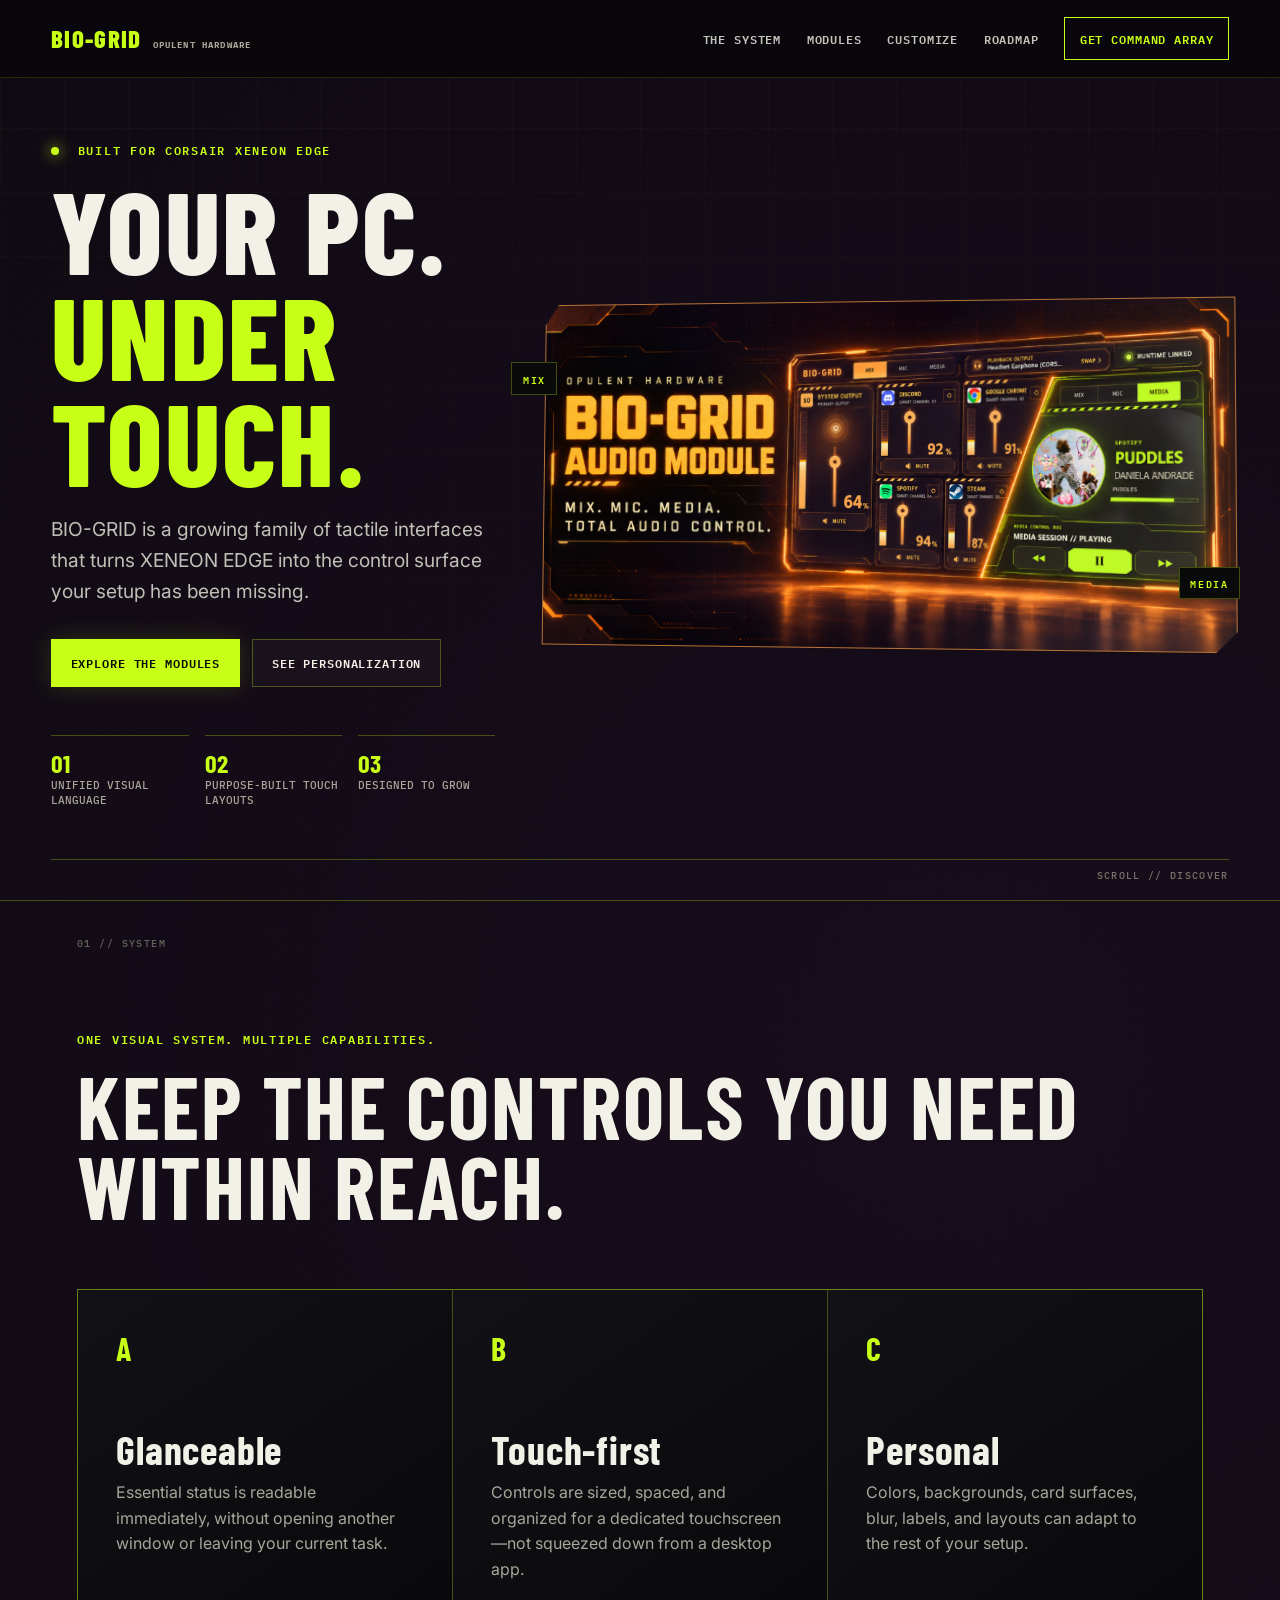
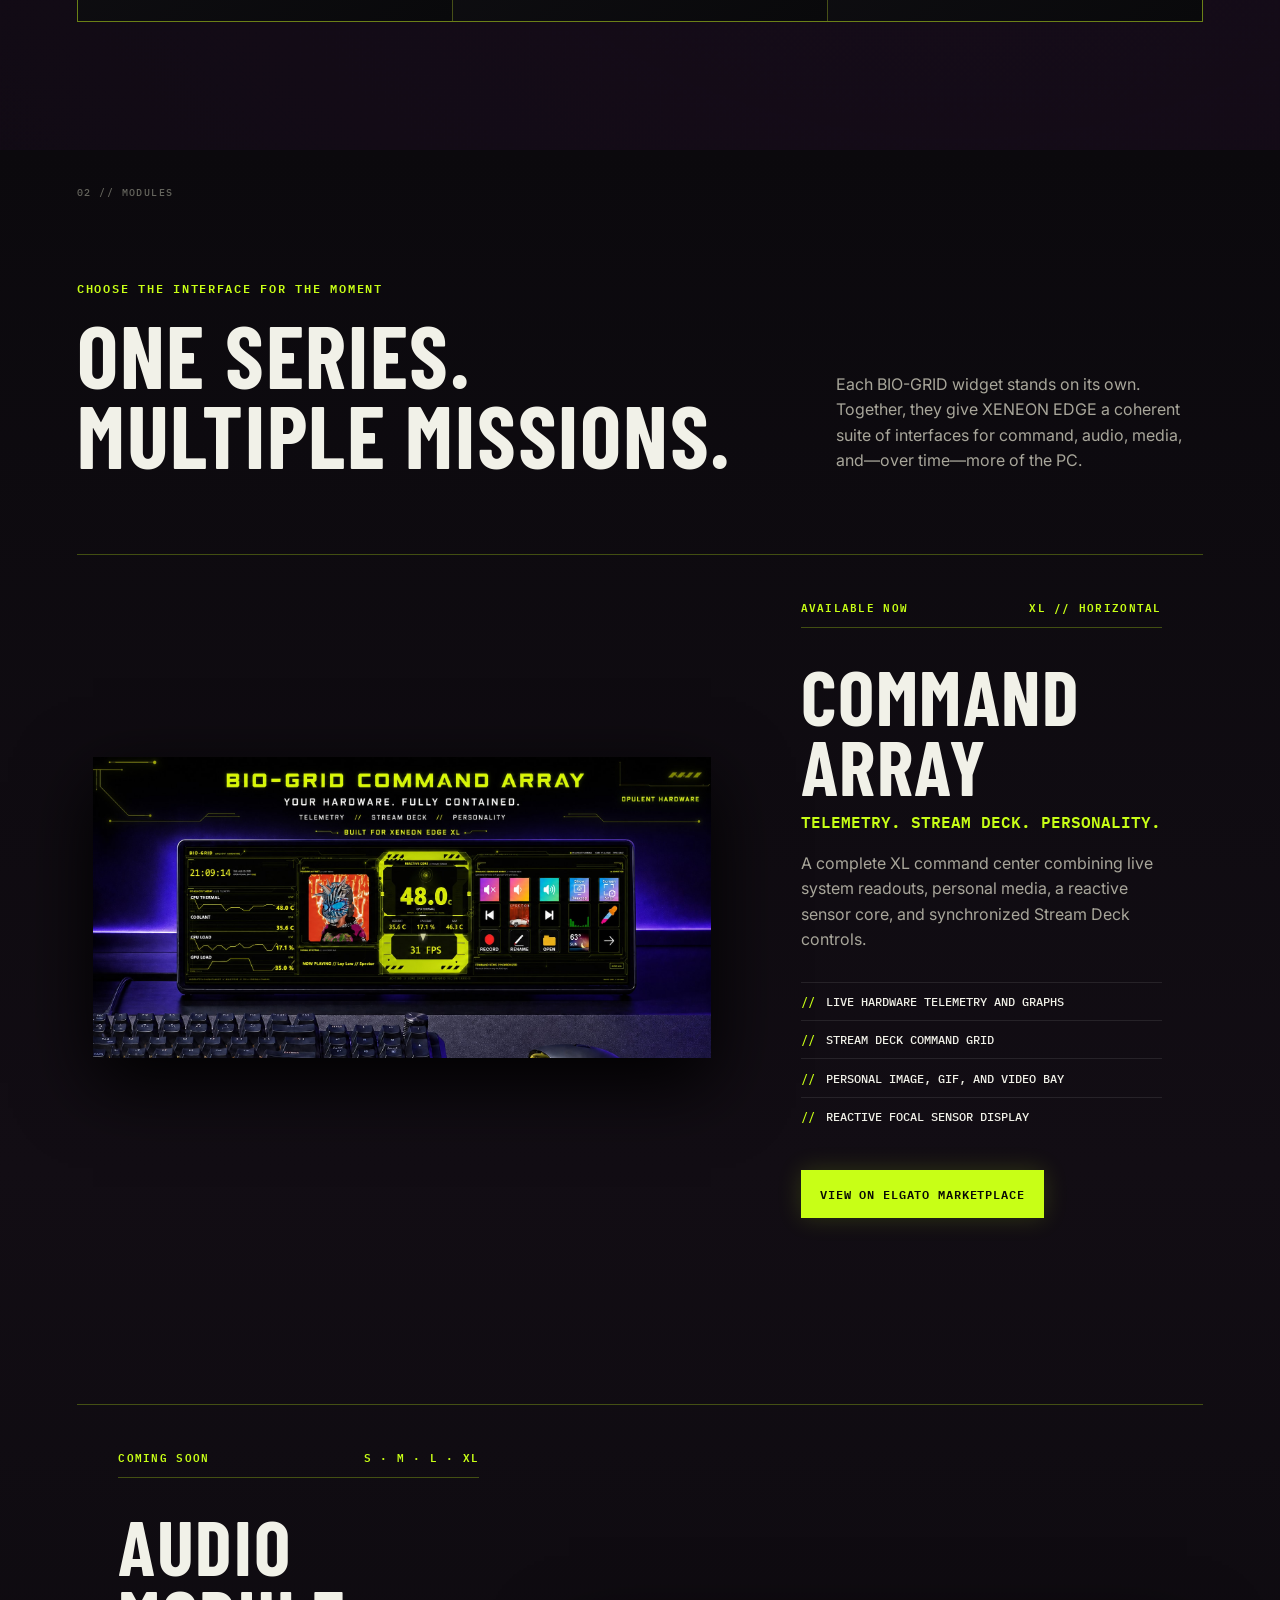
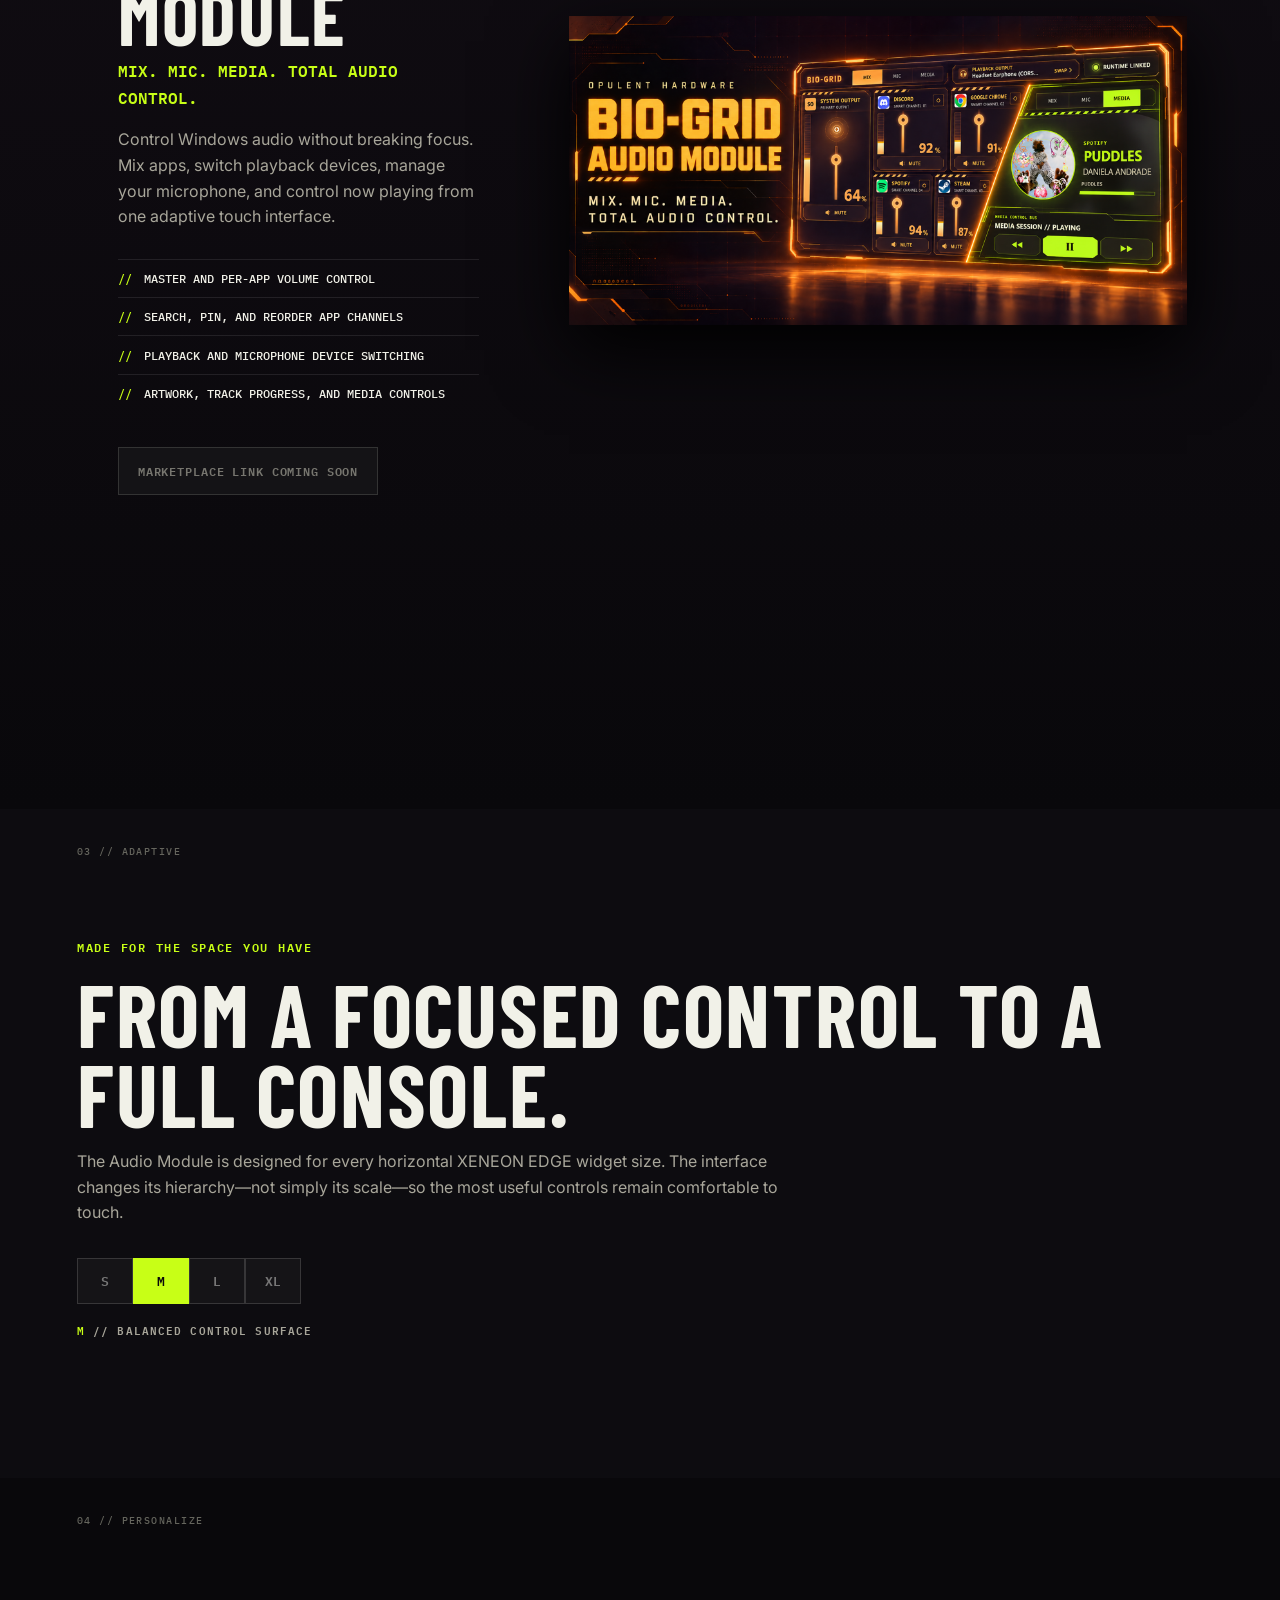
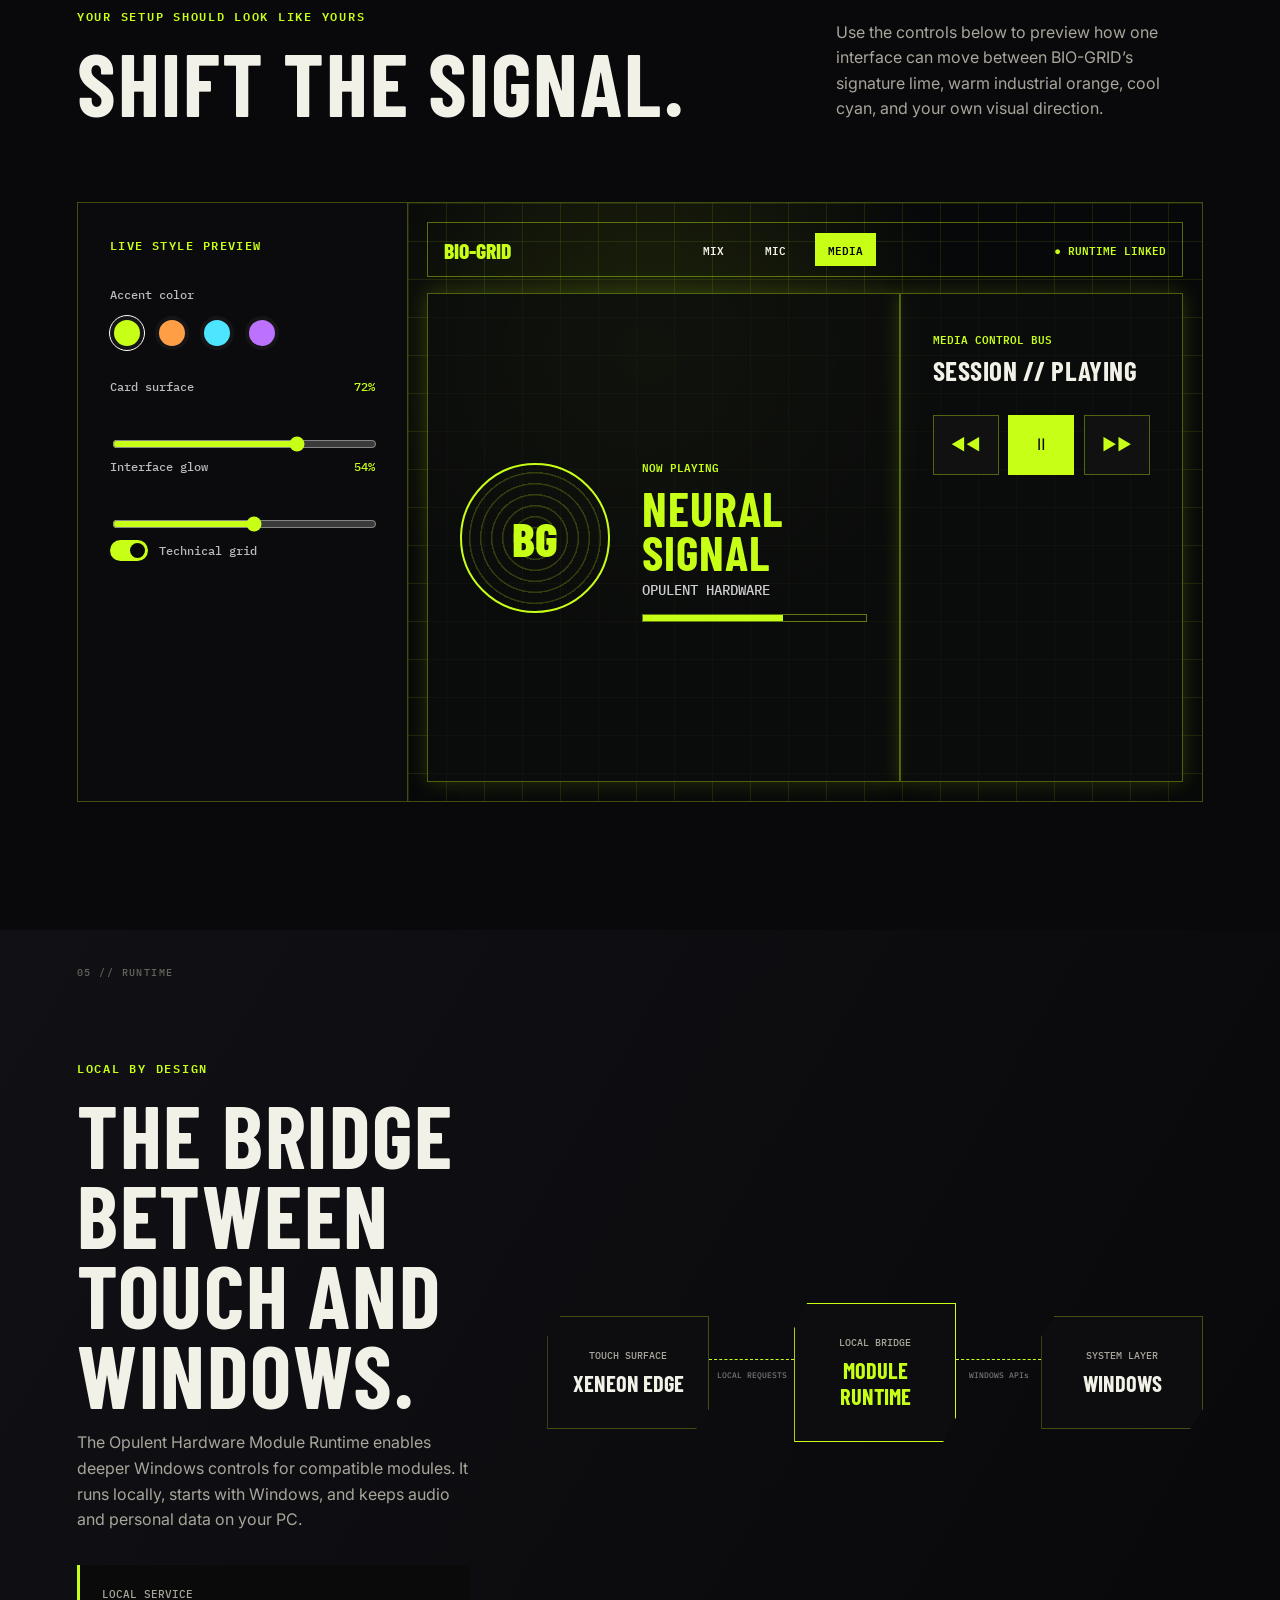
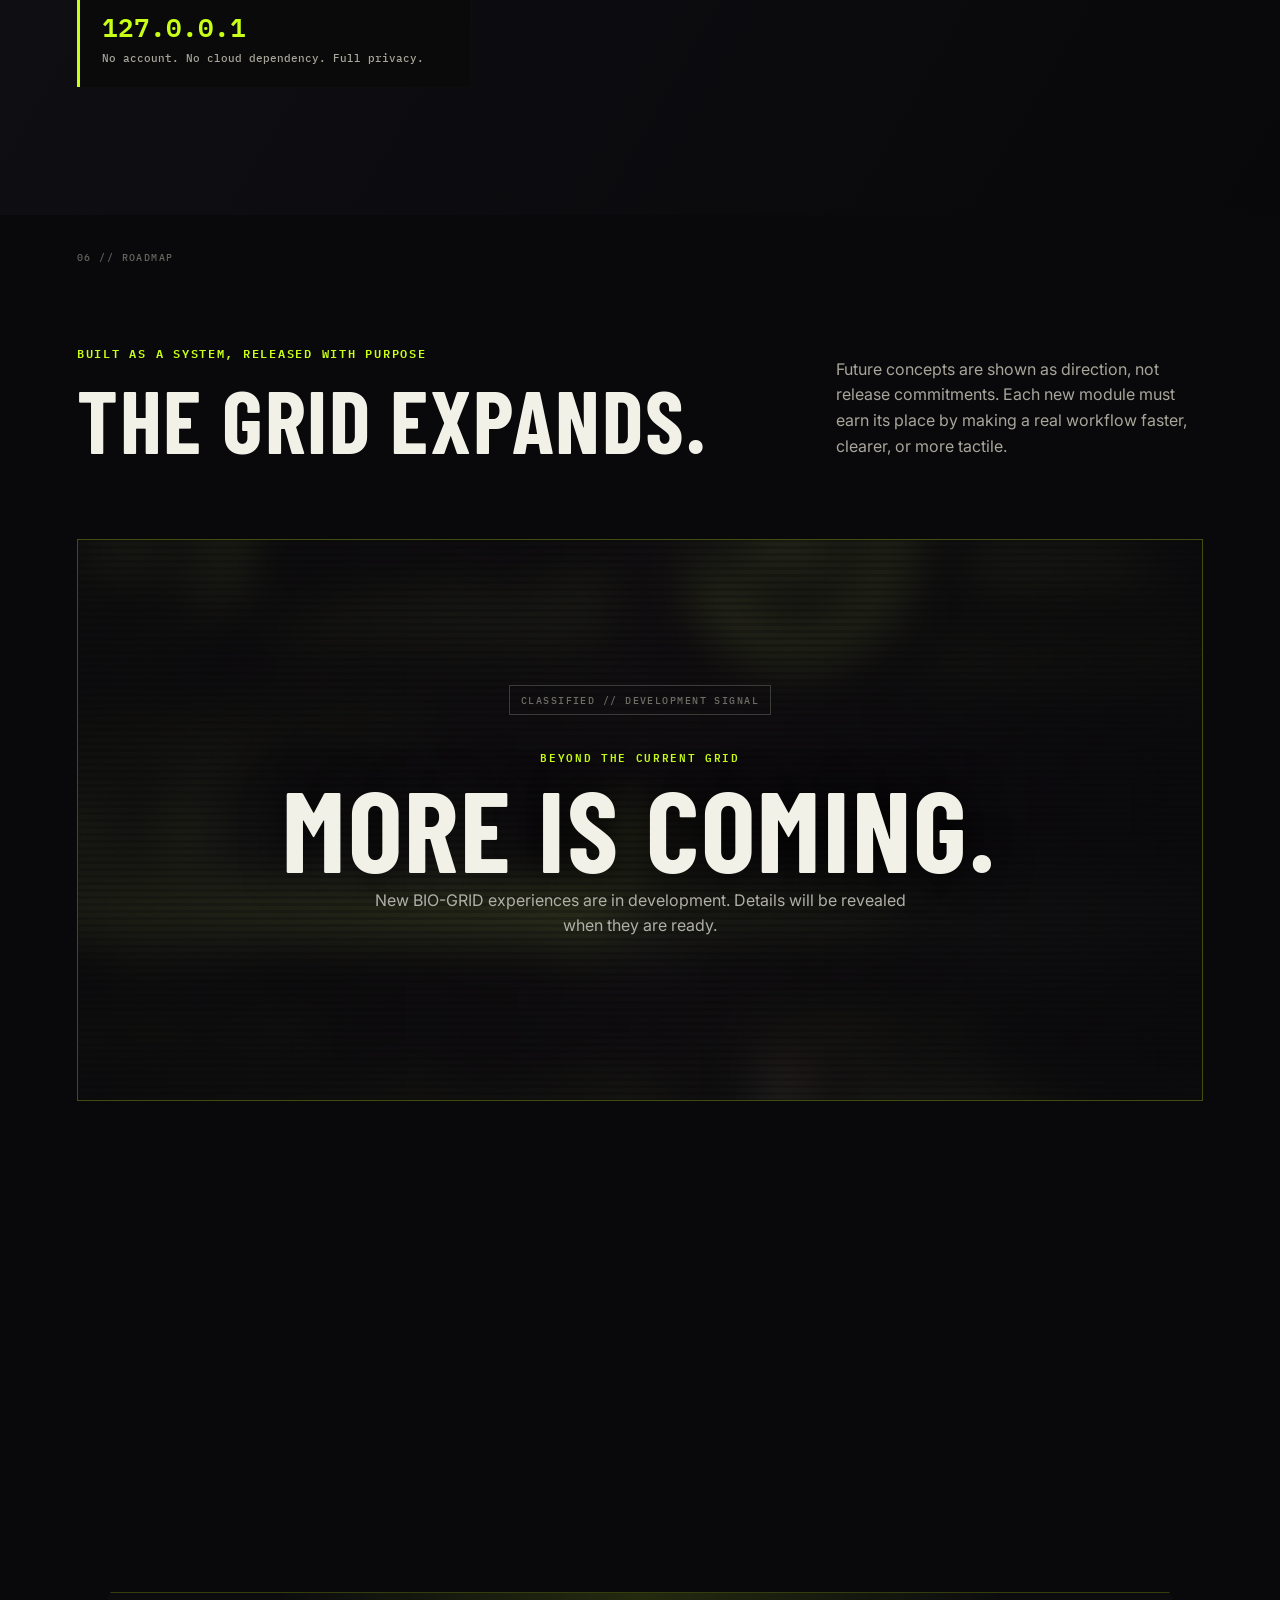
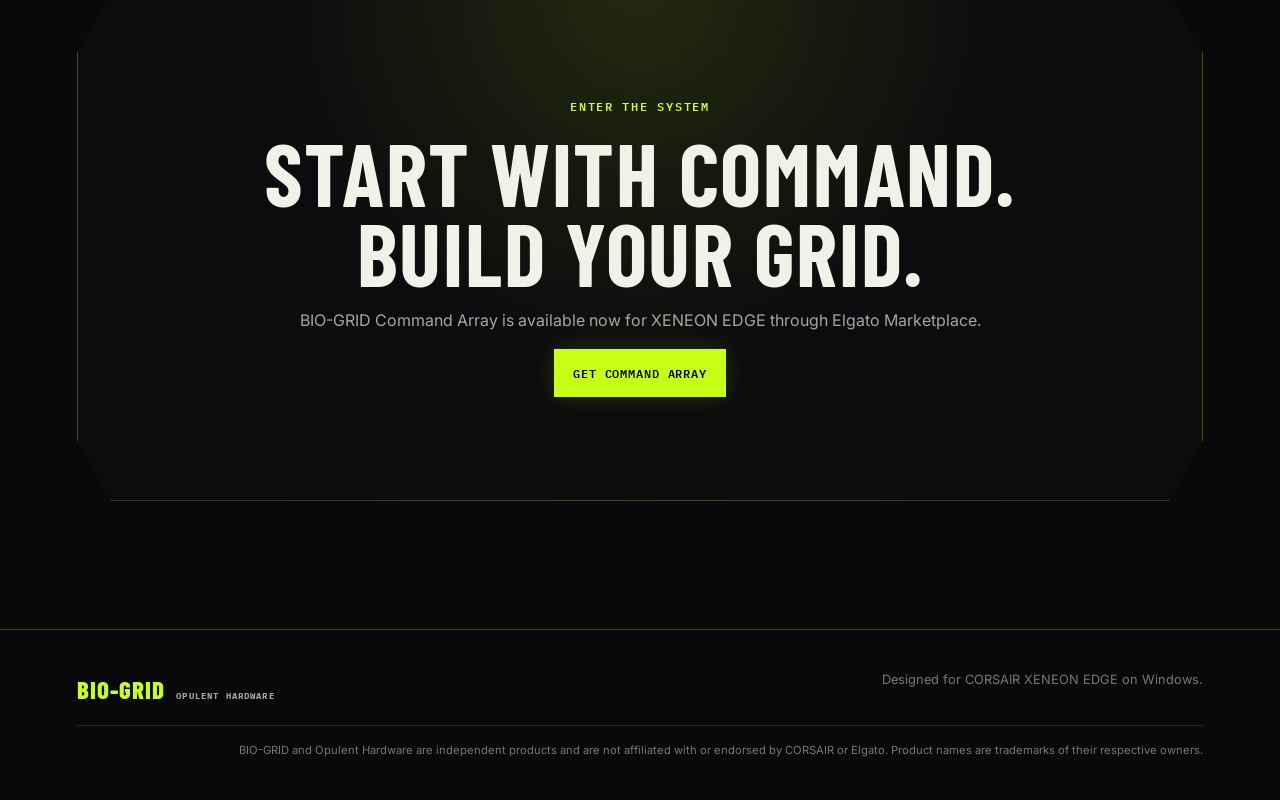
==== index.html @ 2e2e00e7 "Add files via upload" ====
<!doctype html>
<html lang="en">
<head>
  <meta charset="utf-8">
  <meta name="viewport" content="width=device-width, initial-scale=1">
  <meta name="theme-color" content="#09080b">
  <meta name="description" content="BIO-GRID transforms CORSAIR XENEON EDGE into a customizable command, audio, media, and system control surface.">
  <title>BIO-GRID — A control system for XENEON EDGE</title>
  <link rel="preconnect" href="https://fonts.googleapis.com">
  <link rel="preconnect" href="https://fonts.gstatic.com" crossorigin>
  <link href="https://fonts.googleapis.com/css2?family=Barlow+Condensed:wght@500;600;700;800&family=IBM+Plex+Mono:wght@400;500;600&family=Inter:wght@400;500;600&display=swap" rel="stylesheet">
  <link rel="icon" type="image/svg+xml" href="data:image/svg+xml,%3Csvg xmlns='http://www.w3.org/2000/svg' viewBox='0 0 64 64'%3E%3Crect width='64' height='64' rx='10' fill='%2309080b'/%3E%3Cpath d='M12 14h27l13 13v23H12z' fill='none' stroke='%23c8ff16' stroke-width='4'/%3E%3Cpath d='M23 25h18v7H23zm0 13h12v7H23z' fill='%23c8ff16'/%3E%3C/svg%3E">
  <link rel="stylesheet" href="styles.css">
  <script src="script.js" defer></script>
</head>
<body>
  <a class="skip-link" href="#main">Skip to content</a>
  <header class="site-header" data-header>
    <a class="wordmark" href="#top" aria-label="BIO-GRID home">
      <span>BIO-GRID</span><small>OPULENT HARDWARE</small>
    </a>
    <button class="menu-button" type="button" aria-expanded="false" aria-controls="site-nav">MENU</button>
    <nav id="site-nav" aria-label="Primary navigation">
      <a href="#system">The system</a>
      <a href="#modules">Modules</a>
      <a href="#customize">Customize</a>
      <a href="#roadmap">Roadmap</a>
      <a class="nav-cta" href="https://marketplace.elgato.com/product/bio-grid-command-array-b25e8c65-4689-4465-a2ab-68a0676e6e77">Get Command Array</a>
    </nav>
  </header>

  <main id="main">
    <section class="hero" id="top">
      <div class="hero-grid" aria-hidden="true"></div>
      <div class="hero-copy reveal">
        <p class="eyebrow"><span class="status-dot"></span> Built for CORSAIR XENEON EDGE</p>
        <h1>YOUR PC.<br><span>UNDER TOUCH.</span></h1>
        <p class="hero-lede">BIO-GRID is a growing family of tactile interfaces that turns XENEON EDGE into the control surface your setup has been missing.</p>
        <div class="hero-actions">
          <a class="button button-primary" href="#modules">Explore the modules</a>
          <a class="button button-quiet" href="#customize">See personalization</a>
        </div>
        <dl class="hero-stats" aria-label="BIO-GRID highlights">
          <div><dt>01</dt><dd>Unified visual language</dd></div>
          <div><dt>02</dt><dd>Purpose-built touch layouts</dd></div>
          <div><dt>03</dt><dd>Designed to grow</dd></div>
        </dl>
      </div>
      <div class="hero-visual reveal">
        <div class="visual-frame">
          <img src="assets/audio-module.png" alt="BIO-GRID Audio Module showing app volume sliders and now-playing controls">
        </div>
        <div class="hero-label label-a">MIX</div>
        <div class="hero-label label-b">MEDIA</div>
      </div>
      <div class="scroll-cue" aria-hidden="true">SCROLL // DISCOVER</div>
    </section>

    <section class="system-section section" id="system">
      <div class="section-number">01 // SYSTEM</div>
      <div class="section-heading reveal">
        <p class="eyebrow">One visual system. Multiple capabilities.</p>
        <h2>KEEP THE CONTROLS YOU NEED WITHIN REACH.</h2>
      </div>
      <div class="system-grid">
        <article class="principle reveal">
          <span class="principle-index">A</span>
          <h3>Glanceable</h3>
          <p>Essential status is readable immediately, without opening another window or leaving your current task.</p>
        </article>
        <article class="principle reveal">
          <span class="principle-index">B</span>
          <h3>Touch-first</h3>
          <p>Controls are sized, spaced, and organized for a dedicated touchscreen—not squeezed down from a desktop app.</p>
        </article>
        <article class="principle reveal">
          <span class="principle-index">C</span>
          <h3>Personal</h3>
          <p>Colors, backgrounds, card surfaces, blur, labels, and layouts can adapt to the rest of your setup.</p>
        </article>
      </div>
    </section>

    <section class="modules-section section" id="modules">
      <div class="section-number">02 // MODULES</div>
      <div class="section-heading split-heading reveal">
        <div>
          <p class="eyebrow">Choose the interface for the moment</p>
          <h2>ONE SERIES.<br>MULTIPLE MISSIONS.</h2>
        </div>
        <p>Each BIO-GRID widget stands on its own. Together, they give XENEON EDGE a coherent suite of interfaces for command, audio, media, and—over time—more of the PC.</p>
      </div>

      <article class="product product-command reveal">
        <div class="product-media"><img src="assets/command-array.jpg" alt="BIO-GRID Command Array on a desktop XENEON EDGE display"></div>
        <div class="product-copy">
          <div class="product-meta"><span>AVAILABLE NOW</span><span>XL // HORIZONTAL</span></div>
          <h3>COMMAND ARRAY</h3>
          <p class="product-tagline">Telemetry. Stream Deck. Personality.</p>
          <p>A complete XL command center combining live system readouts, personal media, a reactive sensor core, and synchronized Stream Deck controls.</p>
          <ul class="feature-list">
            <li>Live hardware telemetry and graphs</li>
            <li>Stream Deck command grid</li>
            <li>Personal image, GIF, and video bay</li>
            <li>Reactive focal sensor display</li>
          </ul>
          <a class="button button-primary" href="https://marketplace.elgato.com/product/bio-grid-command-array-b25e8c65-4689-4465-a2ab-68a0676e6e77">View on Elgato Marketplace</a>
        </div>
      </article>

      <article class="product product-audio reveal">
        <div class="product-copy">
          <div class="product-meta"><span>COMING SOON</span><span>S · M · L · XL</span></div>
          <h3>AUDIO MODULE</h3>
          <p class="product-tagline">Mix. Mic. Media. Total audio control.</p>
          <p>Control Windows audio without breaking focus. Mix apps, switch playback devices, manage your microphone, and control now playing from one adaptive touch interface.</p>
          <ul class="feature-list">
            <li>Master and per-app volume control</li>
            <li>Search, pin, and reorder app channels</li>
            <li>Playback and microphone device switching</li>
            <li>Artwork, track progress, and media controls</li>
          </ul>
          <span class="button button-disabled" aria-disabled="true">Marketplace link coming soon</span>
        </div>
        <div class="product-media"><img src="assets/audio-module.png" alt="BIO-GRID Audio Module interface combining mixer and media views"></div>
      </article>
    </section>

    <section class="sizes-section section">
      <div class="section-number">03 // ADAPTIVE</div>
      <div class="size-layout size-layout-copy-only reveal">
        <div class="size-copy">
          <p class="eyebrow">Made for the space you have</p>
          <h2>FROM A FOCUSED CONTROL TO A FULL CONSOLE.</h2>
          <p>The Audio Module is designed for every horizontal XENEON EDGE widget size. The interface changes its hierarchy—not simply its scale—so the most useful controls remain comfortable to touch.</p>
          <div class="size-switcher" role="group" aria-label="Select widget size">
            <button type="button" data-size="S">S</button>
            <button type="button" class="active" data-size="M">M</button>
            <button type="button" data-size="L">L</button>
            <button type="button" data-size="XL">XL</button>
          </div>
          <p class="size-readout"><span data-size-readout>M</span> // BALANCED CONTROL SURFACE</p>
        </div>
      </div>
    </section>

    <section class="customize-section section" id="customize">
      <div class="section-number">04 // PERSONALIZE</div>
      <div class="section-heading split-heading reveal">
        <div>
          <p class="eyebrow">Your setup should look like yours</p>
          <h2>SHIFT THE SIGNAL.</h2>
        </div>
        <p>Use the controls below to preview how one interface can move between BIO-GRID’s signature lime, warm industrial orange, cool cyan, and your own visual direction.</p>
      </div>
      <div class="customizer reveal" data-customizer>
        <div class="customizer-controls">
          <p class="control-title">LIVE STYLE PREVIEW</p>
          <label>Accent color
            <span class="swatches">
              <button class="swatch active" style="--swatch:#c8ff16" data-accent="#c8ff16" aria-label="Signal lime"></button>
              <button class="swatch" style="--swatch:#ff9e45" data-accent="#ff9e45" aria-label="Industrial orange"></button>
              <button class="swatch" style="--swatch:#4de5ff" data-accent="#4de5ff" aria-label="Cool cyan"></button>
              <button class="swatch" style="--swatch:#bd72ff" data-accent="#bd72ff" aria-label="Ultraviolet"></button>
            </span>
          </label>
          <label for="surface">Card surface <output for="surface" data-surface-output>72%</output></label>
          <input id="surface" type="range" min="18" max="94" value="72">
          <label for="glow">Interface glow <output for="glow" data-glow-output>54%</output></label>
          <input id="glow" type="range" min="0" max="100" value="54">
          <button class="toggle active" type="button" data-grid-toggle aria-pressed="true"><span></span>Technical grid</button>
        </div>
        <div class="customizer-preview">
          <div class="preview-top"><b>BIO-GRID</b><span>MIX</span><span>MIC</span><span class="active-tab">MEDIA</span><em>● RUNTIME LINKED</em></div>
          <div class="preview-panel preview-media">
            <div class="album-disc">BG</div>
            <div><small>NOW PLAYING</small><h3>NEURAL SIGNAL</h3><p>OPULENT HARDWARE</p><div class="progress"><i></i></div></div>
          </div>
          <div class="preview-panel preview-controls">
            <small>MEDIA CONTROL BUS</small><h4>SESSION // PLAYING</h4>
            <div class="transport"><button aria-label="Previous track">◀◀</button><button class="play" aria-label="Pause">Ⅱ</button><button aria-label="Next track">▶▶</button></div>
          </div>
        </div>
      </div>
    </section>

    <section class="runtime-section section">
      <div class="section-number">05 // RUNTIME</div>
      <div class="runtime-layout reveal">
        <div class="runtime-copy">
          <p class="eyebrow">Local by design</p>
          <h2>THE BRIDGE BETWEEN TOUCH AND WINDOWS.</h2>
          <p>The Opulent Hardware Module Runtime enables deeper Windows controls for compatible modules. It runs locally, starts with Windows, and keeps audio and personal data on your PC.</p>
          <div class="privacy-note"><span>LOCAL SERVICE</span><strong>127.0.0.1</strong><small>No account. No cloud dependency. Full privacy.</small></div>
        </div>
        <div class="runtime-diagram" aria-label="Diagram showing local communication between XENEON EDGE, the Opulent Hardware Runtime, and Windows">
          <div class="node"><small>TOUCH SURFACE</small><strong>XENEON EDGE</strong></div>
          <div class="signal"><i></i><span>LOCAL REQUESTS</span></div>
          <div class="node runtime-node"><small>LOCAL BRIDGE</small><strong>MODULE RUNTIME</strong></div>
          <div class="signal"><i></i><span>WINDOWS APIs</span></div>
          <div class="node"><small>SYSTEM LAYER</small><strong>WINDOWS</strong></div>
        </div>
      </div>
    </section>

    <section class="roadmap-section section" id="roadmap">
      <div class="section-number">06 // ROADMAP</div>
      <div class="section-heading split-heading reveal">
        <div><p class="eyebrow">Built as a system, released with purpose</p><h2>THE GRID EXPANDS.</h2></div>
        <p>Future concepts are shown as direction, not release commitments. Each new module must earn its place by making a real workflow faster, clearer, or more tactile.</p>
      </div>
      <div class="roadmap-shell roadmap-teaser reveal">
        <div class="roadmap-visual" aria-hidden="true">
          <img src="assets/performance-system.png" alt="">
        </div>
        <div class="teaser-shroud">
          <span>BEYOND THE CURRENT GRID</span>
          <h3>MORE IS COMING.</h3>
          <p>New BIO-GRID experiences are in development. Details will be revealed when they are ready.</p>
        </div>
      </div>
      <div class="timeline reveal">
        <div class="milestone complete"><span>LIVE</span><h3>COMMAND</h3><p>Command Array establishes the BIO-GRID language.</p></div>
        <div class="milestone current"><span>NEXT</span><h3>AUDIO</h3><p>Mixing, microphone, device, and media control.</p></div>
        <div class="milestone"><span>IN DEVELOPMENT</span><h3>MORE MODULES</h3><p>New focused experiences for the BIO-GRID ecosystem.</p></div>
        <div class="milestone"><span>FUTURE</span><h3>CONNECTED SYSTEM</h3><p>A more unified experience as platform capabilities evolve.</p></div>
      </div>
    </section>

    <section class="closing-section section">
      <div class="closing-frame reveal">
        <p class="eyebrow">Enter the system</p>
        <h2>START WITH COMMAND.<br>BUILD YOUR GRID.</h2>
        <p>BIO-GRID Command Array is available now for XENEON EDGE through Elgato Marketplace.</p>
        <a class="button button-primary" href="https://marketplace.elgato.com/product/bio-grid-command-array-b25e8c65-4689-4465-a2ab-68a0676e6e77">Get Command Array</a>
      </div>
    </section>
  </main>

  <footer>
    <a class="wordmark" href="#top"><span>BIO-GRID</span><small>OPULENT HARDWARE</small></a>
    <p>Designed for CORSAIR XENEON EDGE on Windows.</p>
    <p class="legal">BIO-GRID and Opulent Hardware are independent products and are not affiliated with or endorsed by CORSAIR or Elgato. Product names are trademarks of their respective owners.</p>
  </footer>
</body>
</html>
---- styles.css ----
:root{--bg:#09080b;--bg-2:#100d13;--ink:#f1f1e8;--muted:#a8a69a;--accent:#c8ff16;--orange:#ff9e45;--line:rgba(200,255,22,.28);--card:rgba(14,15,14,.76);--display:"Barlow Condensed",Impact,sans-serif;--mono:"IBM Plex Mono",monospace;--body:Inter,system-ui,sans-serif}
*{box-sizing:border-box}
html{scroll-behavior:smooth;background:var(--bg)}
body{margin:0;color:var(--ink);background:radial-gradient(circle at 75% 12%,rgba(90,33,103,.18),transparent 35%),var(--bg);font-family:var(--body);font-size:16px;line-height:1.6;overflow-x:hidden}
body:before{content:"";position:fixed;inset:0;pointer-events:none;z-index:20;background:linear-gradient(rgba(255,255,255,.018) 1px,transparent 1px);background-size:100% 3px;mix-blend-mode:soft-light;opacity:.5}
a{color:inherit;text-decoration:none}
img{display:block;max-width:100%}
button,input{font:inherit}
.skip-link{position:fixed;left:1rem;top:-4rem;z-index:100;background:var(--accent);color:#050505;padding:.7rem 1rem}.skip-link:focus{top:1rem}
.site-header{position:fixed;z-index:50;left:0;right:0;top:0;height:78px;padding:0 clamp(1.2rem,4vw,5rem);display:flex;align-items:center;justify-content:space-between;border-bottom:1px solid rgba(200,255,22,.14);background:rgba(8,7,10,.76);backdrop-filter:blur(14px);transition:.25s}
.site-header.scrolled{height:64px;background:rgba(8,7,10,.94)}
.wordmark{display:flex;align-items:baseline;gap:.7rem;font-family:var(--display);font-weight:800;letter-spacing:.08em}.wordmark span{font-size:1.55rem;color:var(--accent)}.wordmark small{font-family:var(--mono);font-size:.56rem;color:var(--muted);letter-spacing:.13em}
nav{display:flex;align-items:center;gap:1.6rem;font:600 .77rem var(--mono);letter-spacing:.07em;text-transform:uppercase}nav a{color:#c5c4bc}nav a:hover,nav a:focus-visible{color:var(--accent)}
.nav-cta{border:1px solid var(--accent);padding:.68rem .9rem;color:var(--accent)}
.menu-button{display:none;background:transparent;color:var(--accent);border:1px solid var(--line);padding:.55rem .7rem;font:600 .75rem var(--mono)}
.hero{min-height:100svh;position:relative;display:grid;grid-template-columns:minmax(330px,.78fr) minmax(520px,1.22fr);align-items:center;gap:3vw;padding:8rem clamp(1.2rem,4vw,5rem) 5rem;overflow:hidden}
.hero:after{content:"";position:absolute;left:4vw;right:4vw;bottom:2.5rem;border-bottom:1px solid var(--line)}
.hero-grid{position:absolute;inset:0;opacity:.26;background-image:linear-gradient(rgba(200,255,22,.12) 1px,transparent 1px),linear-gradient(90deg,rgba(200,255,22,.1) 1px,transparent 1px);background-size:64px 64px;mask-image:linear-gradient(to bottom,#000,transparent 82%)}
.hero-copy,.hero-visual{position:relative;z-index:2}.eyebrow{margin:0 0 1rem;font:600 .78rem var(--mono);letter-spacing:.14em;text-transform:uppercase;color:var(--accent)}.status-dot{display:inline-block;width:8px;height:8px;margin-right:.6rem;border-radius:50%;background:var(--accent);box-shadow:0 0 14px var(--accent)}
h1,h2,h3,h4,p{margin-top:0}h1,h2,h3,h4{font-family:var(--display);line-height:.92;letter-spacing:.02em}h1{font-size:clamp(4.7rem,9vw,9.5rem);font-weight:800;margin:0 0 1.3rem}h1 span{color:var(--accent)}
.hero-lede{max-width:640px;font-size:clamp(1.05rem,1.5vw,1.3rem);color:#c1c0b7}.hero-actions{display:flex;gap:.8rem;flex-wrap:wrap;margin:2rem 0}
.button{display:inline-flex;min-height:48px;align-items:center;justify-content:center;padding:.72rem 1.15rem;border:1px solid var(--line);font:600 .78rem var(--mono);letter-spacing:.07em;text-transform:uppercase;transition:.2s}.button:hover,.button:focus-visible{transform:translateY(-2px)}.button-primary{background:var(--accent);border-color:var(--accent);color:#090b05;box-shadow:0 0 24px rgba(200,255,22,.16)}.button-quiet{background:rgba(255,255,255,.025)}.button-disabled{color:#77766f;border-color:#333;background:#141316;cursor:default}
.hero-stats{display:grid;grid-template-columns:repeat(3,1fr);gap:1rem;margin:3rem 0 0}.hero-stats div{border-top:1px solid var(--line);padding-top:.7rem}.hero-stats dt{font:700 1.6rem var(--display);color:var(--accent)}.hero-stats dd{margin:0;font:500 .68rem/1.4 var(--mono);color:var(--muted);text-transform:uppercase}
.hero-visual{perspective:1200px}.visual-frame{position:relative;transform:rotateY(-5deg) rotateX(2deg);border:1px solid rgba(255,158,69,.7);box-shadow:0 35px 80px #000,0 0 50px rgba(255,128,32,.14);clip-path:polygon(2% 0,100% 0,100% 94%,97% 100%,0 100%,0 6%);overflow:hidden}.visual-frame:after{content:"";position:absolute;inset:0;background:linear-gradient(110deg,transparent 60%,rgba(255,255,255,.09));pointer-events:none}.hero-label{position:absolute;z-index:3;font:600 .65rem var(--mono);color:var(--accent);letter-spacing:.16em;background:#0a0a0a;border:1px solid var(--line);padding:.4rem .65rem}.label-a{left:-1.4rem;top:18%}.label-b{right:-.7rem;bottom:14%}.scroll-cue{position:absolute;right:4vw;bottom:1.1rem;font:500 .6rem var(--mono);letter-spacing:.14em;color:#74746b}
.section{position:relative;padding:clamp(5.5rem,10vw,10rem) clamp(1.2rem,6vw,8rem)}.section-number{position:absolute;top:2.2rem;left:clamp(1.2rem,6vw,8rem);font:500 .65rem var(--mono);letter-spacing:.14em;color:#65655d}.section-heading{max-width:1100px;margin-bottom:4rem}.section-heading h2,.size-copy h2,.runtime-copy h2,.closing-frame h2{font-size:clamp(3.2rem,6.8vw,7.3rem);margin-bottom:1rem}.split-heading{display:grid;grid-template-columns:1.3fr .7fr;gap:6vw;align-items:end;max-width:none}.split-heading>p{color:var(--muted);max-width:570px}
.system-section{border-top:1px solid var(--line)}.system-grid{display:grid;grid-template-columns:repeat(3,1fr);gap:1px;background:var(--line);border:1px solid var(--line)}.principle{background:linear-gradient(145deg,#121116,#09090b);padding:clamp(1.5rem,3vw,3rem);min-height:270px}.principle-index{display:block;font:700 2rem var(--display);color:var(--accent);margin-bottom:4rem}.principle h3{font-size:2.5rem;margin-bottom:.8rem}.principle p{color:var(--muted);margin:0}
.modules-section{background:linear-gradient(180deg,#0b090d,#120d14 45%,#09080b)}.product{display:grid;grid-template-columns:1.2fr .8fr;gap:clamp(2rem,5vw,6rem);align-items:center;margin:0 0 9rem;padding:1rem;border-top:1px solid var(--line)}.product-audio{grid-template-columns:.8fr 1.2fr}.product-media{position:relative;overflow:hidden;box-shadow:0 25px 70px #000}.product-media img{width:100%;aspect-ratio:2/1;object-fit:cover;transition:transform .7s}.product:hover .product-media img{transform:scale(1.018)}.product-command .product-media img{aspect-ratio:2.05/1;object-position:center 40%}.product-copy{padding:clamp(1rem,2vw,2rem)}.product-meta{display:flex;gap:1rem;justify-content:space-between;border-bottom:1px solid var(--line);padding-bottom:.7rem;margin-bottom:2rem;font:600 .66rem var(--mono);letter-spacing:.12em;color:var(--accent)}.product-copy h3{font-size:clamp(3.4rem,6vw,7rem);margin-bottom:.4rem}.product-tagline{font:600 1rem var(--mono);color:var(--accent);text-transform:uppercase}.product-copy>p:not(.product-tagline){color:var(--muted)}.feature-list{list-style:none;padding:0;margin:1.8rem 0 2.2rem}.feature-list li{border-top:1px solid rgba(255,255,255,.09);padding:.7rem 0;font:500 .76rem var(--mono);text-transform:uppercase}.feature-list li:before{content:"//";color:var(--accent);margin-right:.7rem}
.sizes-section{background:#0d0c10}.size-layout{display:grid;grid-template-columns:.7fr 1.3fr;gap:5vw;align-items:center}.size-layout-copy-only{display:block}.size-layout-copy-only .size-copy{max-width:1050px}.size-layout-copy-only .size-copy>p:not(.eyebrow):not(.size-readout){max-width:720px}.size-copy p:not(.eyebrow){color:var(--muted)}.size-switcher{display:flex;margin:2rem 0 1rem}.size-switcher button{width:56px;height:46px;border:1px solid #373638;background:#151417;color:#777;font:600 .8rem var(--mono)}.size-switcher button.active{background:var(--accent);color:#090909;border-color:var(--accent)}.size-readout{font:600 .7rem var(--mono);letter-spacing:.1em}.size-readout span{color:var(--accent)}
.customize-section{--preview-accent:#c8ff16;--preview-surface:.72;--preview-glow:.54}.customizer{display:grid;grid-template-columns:330px 1fr;border:1px solid var(--line);min-height:600px;background:#0b0a0d}.customizer-controls{padding:2rem;border-right:1px solid var(--line)}.control-title{font:600 .75rem var(--mono);color:var(--accent);letter-spacing:.12em;margin-bottom:2rem}.customizer-controls label{display:block;margin:0 0 1.8rem;font:500 .76rem var(--mono);color:#bbb}.customizer-controls output{float:right;color:var(--preview-accent)}.swatches{display:flex;gap:.7rem;margin-top:.9rem}.swatch{width:34px;height:34px;border-radius:50%;background:var(--swatch);border:4px solid #151417;outline:1px solid transparent}.swatch.active{outline-color:#fff}.customizer input[type=range]{width:100%;accent-color:var(--preview-accent);margin-top:.8rem}.toggle{display:flex;gap:.7rem;align-items:center;background:none;border:0;padding:0;color:#bbb;font:500 .76rem var(--mono)}.toggle span{position:relative;width:38px;height:21px;border-radius:20px;background:#333}.toggle span:after{content:"";position:absolute;width:15px;height:15px;left:3px;top:3px;border-radius:50%;background:#aaa;transition:.2s}.toggle.active span{background:var(--preview-accent)}.toggle.active span:after{left:20px;background:#070707}.customizer-preview{position:relative;padding:1.2rem;display:grid;grid-template-columns:1.25fr .75fr;grid-template-rows:auto 1fr;background:radial-gradient(circle at 30% 25%,color-mix(in srgb,var(--preview-accent) 12%,transparent),transparent 43%),#070809;overflow:hidden}.customizer-preview:before{content:"";position:absolute;inset:0;background-image:linear-gradient(color-mix(in srgb,var(--preview-accent) 10%,transparent) 1px,transparent 1px),linear-gradient(90deg,color-mix(in srgb,var(--preview-accent) 10%,transparent) 1px,transparent 1px);background-size:38px 38px;opacity:1;transition:opacity .2s}.customizer-preview.grid-off:before{opacity:0}.preview-top,.preview-panel{position:relative;z-index:2}.preview-top{grid-column:1/-1;height:55px;display:flex;align-items:center;gap:1rem;border:1px solid color-mix(in srgb,var(--preview-accent) 40%,transparent);padding:0 1rem;font:600 .7rem var(--mono)}.preview-top b{font:800 1.35rem var(--display);color:var(--preview-accent);margin-right:auto}.preview-top span{padding:.45rem .8rem}.preview-top .active-tab{background:var(--preview-accent);color:#090909}.preview-top em{margin-left:auto;font-style:normal;color:var(--preview-accent)}.preview-panel{margin-top:1rem;padding:2rem;background:rgba(12,13,13,var(--preview-surface));border:1px solid color-mix(in srgb,var(--preview-accent) 35%,transparent);box-shadow:0 0 calc(38px * var(--preview-glow)) color-mix(in srgb,var(--preview-accent) 18%,transparent)}.preview-media{display:flex;align-items:center;gap:2rem}.preview-media>div:last-child{flex:1}.album-disc{width:150px;aspect-ratio:1;border-radius:50%;display:grid;place-items:center;border:2px solid var(--preview-accent);font:800 3rem var(--display);color:var(--preview-accent);background:repeating-radial-gradient(circle,transparent 0 9px,color-mix(in srgb,var(--preview-accent) 20%,transparent) 10px 11px)}.preview-panel small{font:600 .66rem var(--mono);color:var(--preview-accent)}.preview-media h3{font-size:3rem;margin:.4rem 0;color:var(--preview-accent)}.preview-media p{font:500 .9rem var(--mono);color:#ccc}.progress{height:8px;border:1px solid color-mix(in srgb,var(--preview-accent) 45%,transparent)}.progress i{display:block;height:100%;width:63%;background:var(--preview-accent)}.preview-controls h4{font-size:1.7rem;margin:.4rem 0 2rem}.transport{display:flex;gap:.6rem}.transport button{flex:1;min-height:60px;border:1px solid color-mix(in srgb,var(--preview-accent) 35%,transparent);background:#111;color:var(--preview-accent)}.transport .play{background:var(--preview-accent);color:#080808}
.runtime-section{background:linear-gradient(120deg,#111015,#080709)}.runtime-layout{display:grid;grid-template-columns:.75fr 1.25fr;gap:6vw;align-items:center}.runtime-copy>p:not(.eyebrow){color:var(--muted);max-width:620px}.privacy-note{margin-top:2rem;padding:1.4rem;border-left:3px solid var(--accent);background:#0a0a0b;display:grid;gap:.3rem}.privacy-note span,.privacy-note small{font:500 .68rem var(--mono);color:var(--muted)}.privacy-note strong{font:600 1.6rem var(--mono);color:var(--accent)}.runtime-diagram{display:grid;grid-template-columns:1fr auto 1fr auto 1fr;align-items:center}.node{border:1px solid var(--line);padding:2rem 1rem;text-align:center;background:#0d0d0f;clip-path:polygon(8% 0,100% 0,100% 82%,92% 100%,0 100%,0 18%)}.node small{display:block;font:500 .6rem var(--mono);color:var(--muted)}.node strong{display:block;font:700 1.4rem var(--display);margin-top:.5rem}.runtime-node{border-color:var(--accent);box-shadow:0 0 40px rgba(200,255,22,.1)}.runtime-node strong{color:var(--accent)}.signal{width:85px;text-align:center}.signal i{display:block;border-top:1px dashed var(--accent)}.signal span{font:500 .5rem var(--mono);color:#777}
.roadmap-section{overflow:hidden}.roadmap-shell{position:relative;border:1px solid var(--line);background:#0b0b0d;min-height:560px;overflow:hidden}.roadmap-teaser .roadmap-visual{position:absolute;inset:-4%;padding:0}.roadmap-teaser .roadmap-visual:after{content:"";position:absolute;inset:0;background:linear-gradient(90deg,rgba(8,8,10,.72),rgba(8,8,10,.36),rgba(8,8,10,.82)),repeating-linear-gradient(0deg,rgba(0,0,0,.22) 0 3px,transparent 3px 7px)}.roadmap-teaser .roadmap-visual img{width:100%;height:100%;object-fit:cover;filter:blur(24px) saturate(.55) brightness(.52);transform:scale(1.12)}.teaser-shroud{position:relative;z-index:2;min-height:560px;display:flex;flex-direction:column;align-items:center;justify-content:center;text-align:center;padding:3rem}.teaser-shroud:before{content:"CLASSIFIED // DEVELOPMENT SIGNAL";font:500 .6rem var(--mono);letter-spacing:.15em;color:#6e6e67;border:1px solid #3b3b38;padding:.45rem .7rem;margin-bottom:2rem}.teaser-shroud span{font:600 .7rem var(--mono);letter-spacing:.15em;color:var(--accent)}.teaser-shroud h3{font-size:clamp(4rem,9vw,9rem);margin:.5rem 0;color:var(--ink);text-shadow:0 0 40px #000}.teaser-shroud p{max-width:560px;color:#b0afa7}.timeline{display:grid;grid-template-columns:repeat(4,1fr);margin-top:5rem;border-top:1px solid #333}.milestone{position:relative;padding:2rem 1rem 0 0}.milestone:before{content:"";position:absolute;top:-6px;left:0;width:11px;height:11px;border-radius:50%;background:#3d3d3d}.milestone.complete:before,.milestone.current:before{background:var(--accent);box-shadow:0 0 14px var(--accent)}.milestone span{font:600 .62rem var(--mono);color:var(--accent)}.milestone h3{font-size:1.8rem;margin:.4rem 0}.milestone p{font-size:.85rem;color:var(--muted);max-width:250px}
.closing-section{text-align:center}.closing-frame{max-width:1200px;margin:auto;padding:clamp(3rem,8vw,8rem);border:1px solid var(--line);background:radial-gradient(circle at 50% 0,rgba(200,255,22,.12),transparent 48%),#0c0c0e;clip-path:polygon(3% 0,97% 0,100% 12%,100% 88%,97% 100%,3% 100%,0 88%,0 12%)}.closing-frame p:not(.eyebrow){color:var(--muted)}
footer{border-top:1px solid var(--line);padding:2.5rem clamp(1.2rem,6vw,8rem);display:grid;grid-template-columns:1fr 1fr;gap:1rem;color:#777;font-size:.8rem}footer>p{text-align:right;margin:0}.legal{grid-column:1/-1;font-size:.7rem;border-top:1px solid #242326;padding-top:1rem}
.reveal{opacity:0;transform:translateY(24px);transition:opacity .75s ease,transform .75s ease}.reveal.visible{opacity:1;transform:none}
@media (max-width:1100px){.hero{grid-template-columns:1fr;padding-top:8rem}.hero-visual{max-width:900px}.split-heading,.product,.product-audio,.size-layout,.runtime-layout{grid-template-columns:1fr}.product-audio .product-copy{order:2}.roadmap-shell{grid-template-columns:150px 1fr}.roadmap-caption{grid-column:1/-1;border-left:0;border-top:1px solid var(--line)}.customizer{grid-template-columns:260px 1fr}.customizer-preview{grid-template-columns:1fr}.preview-controls{margin-top:0}}
@media (max-width:780px){.site-header{height:64px}.menu-button{display:block}.site-header nav{position:absolute;left:0;right:0;top:64px;display:none;flex-direction:column;align-items:stretch;padding:1rem;background:#0b0a0d;border-bottom:1px solid var(--line)}.site-header nav.open{display:flex}.hero{display:block;min-height:auto;padding-top:8rem}.hero-copy{margin-bottom:4rem}h1{font-size:clamp(4rem,20vw,6rem)}.hero-stats,.system-grid,.timeline{grid-template-columns:1fr}.hero-stats{gap:.5rem}.system-grid{background:none;gap:1rem}.split-heading{display:block}.product{padding:0;margin-bottom:6rem}.product-copy h3{font-size:3.8rem}.customizer{grid-template-columns:1fr}.customizer-controls{border-right:0;border-bottom:1px solid var(--line)}.customizer-preview{padding:.6rem}.preview-top em{display:none}.preview-media{display:block}.album-disc{width:110px;margin-bottom:1rem}.preview-media h3{font-size:2rem}.runtime-diagram{grid-template-columns:1fr}.signal{width:100%;height:65px;display:flex;flex-direction:column;justify-content:center}.roadmap-shell,.teaser-shroud{min-height:430px}.timeline{border:0}.milestone{border-top:1px solid #333}footer{grid-template-columns:1fr}footer>p{text-align:left}.legal{grid-column:auto}.wordmark small{display:none}}
@media (prefers-reduced-motion:reduce){html{scroll-behavior:auto}.reveal{opacity:1;transform:none;transition:none}.visual-frame{transform:none}.product-media img{transition:none}}
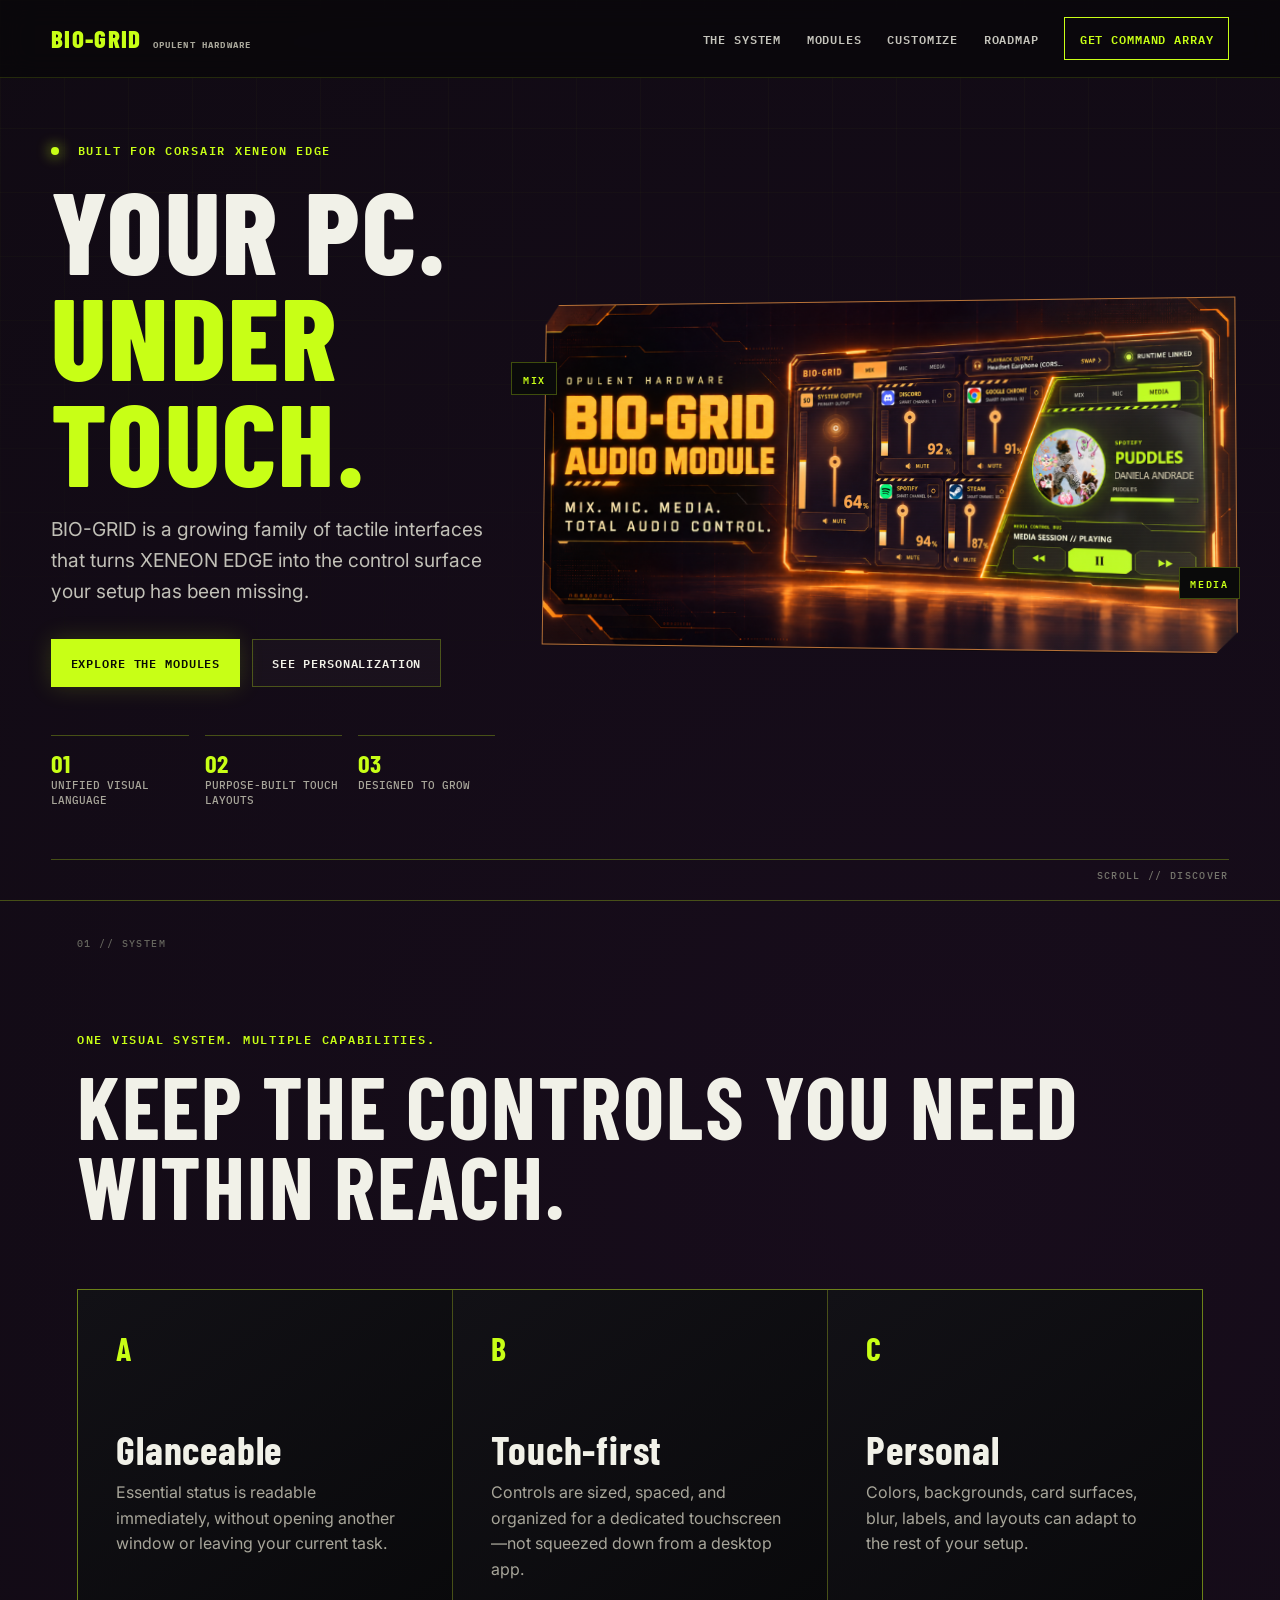
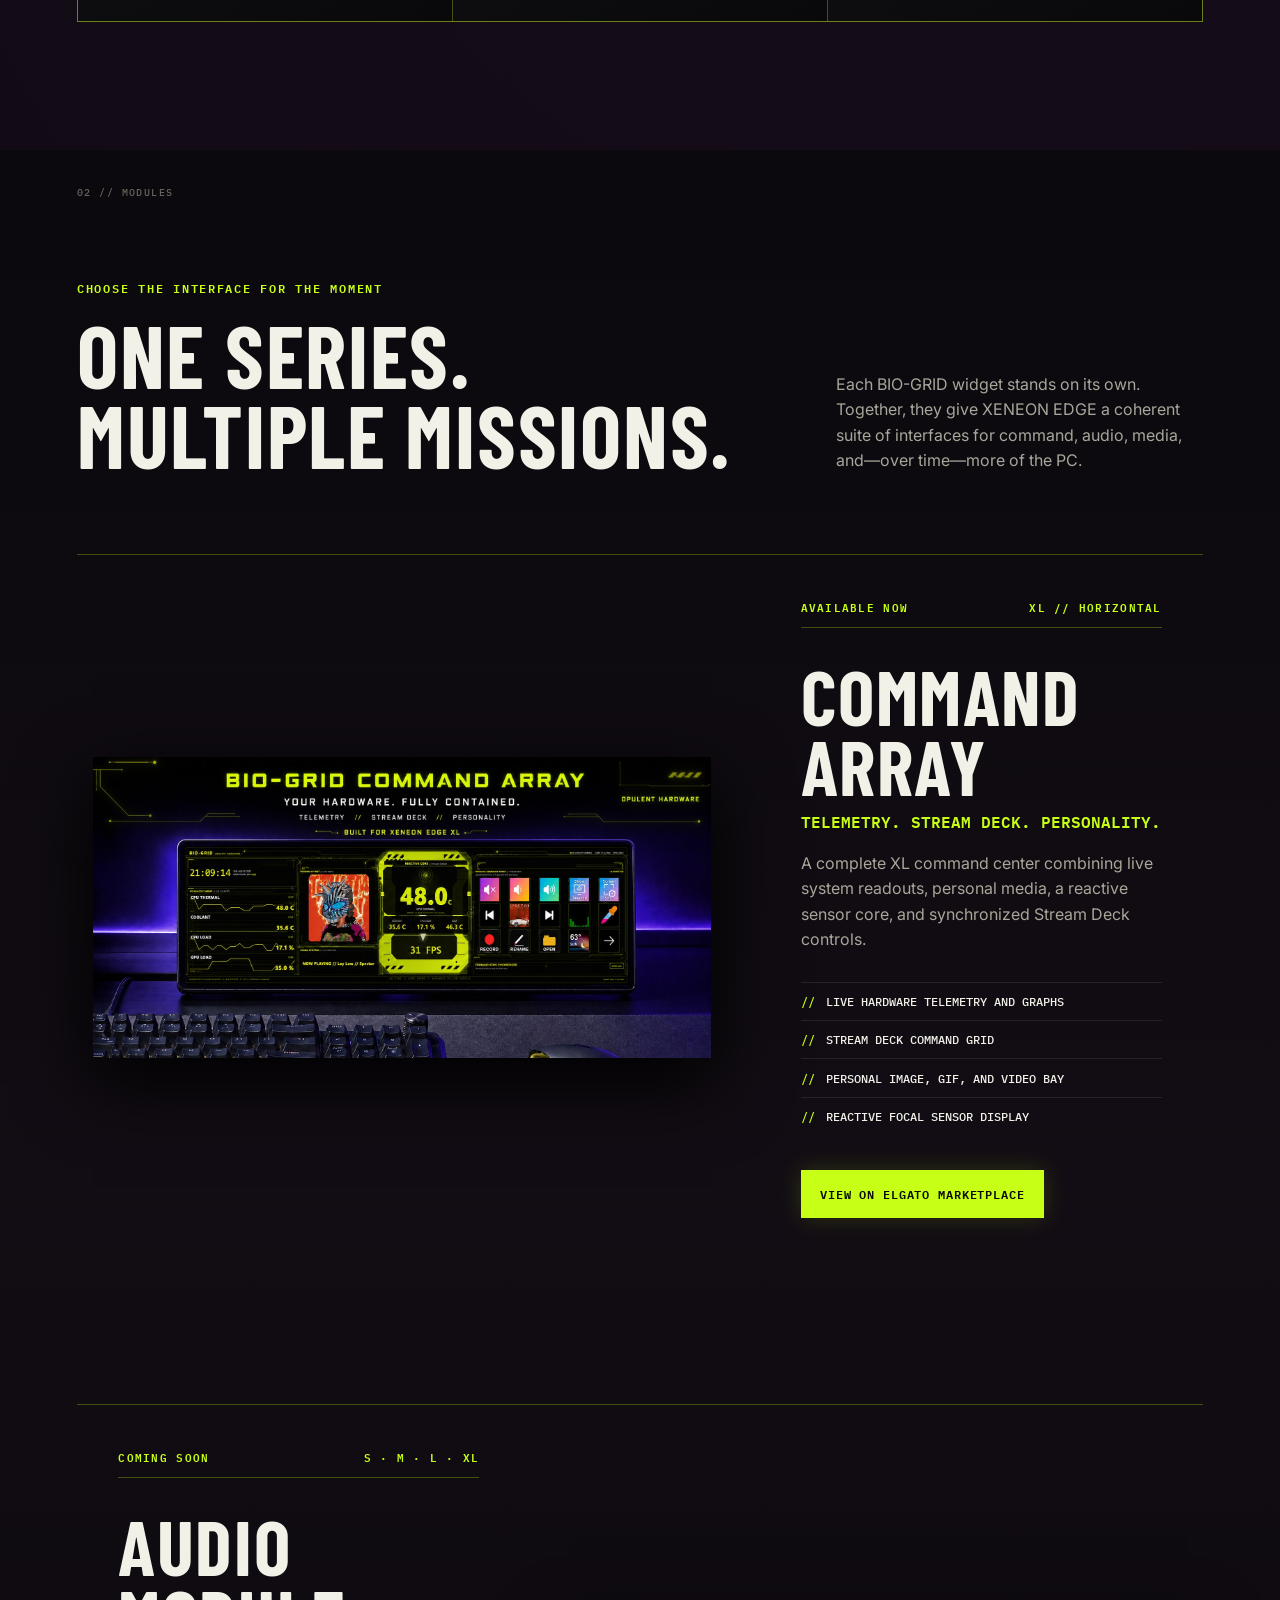
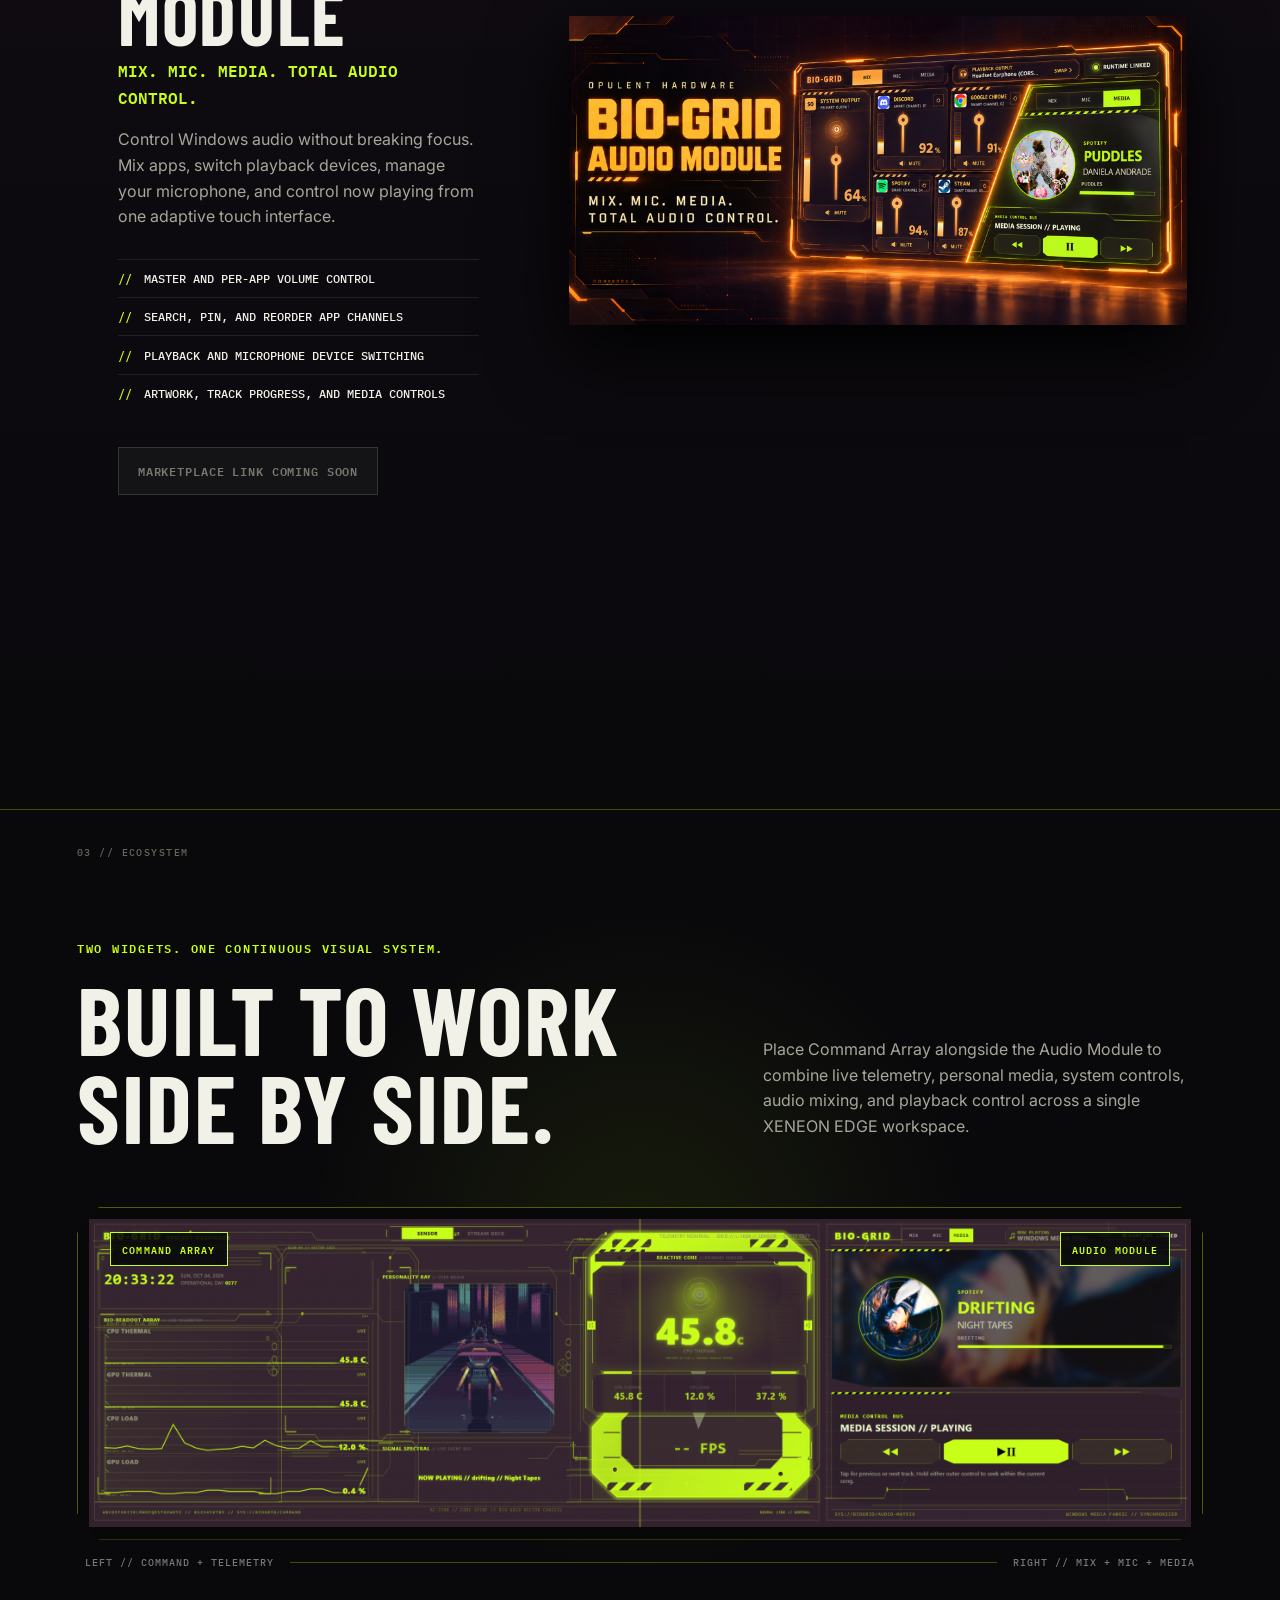
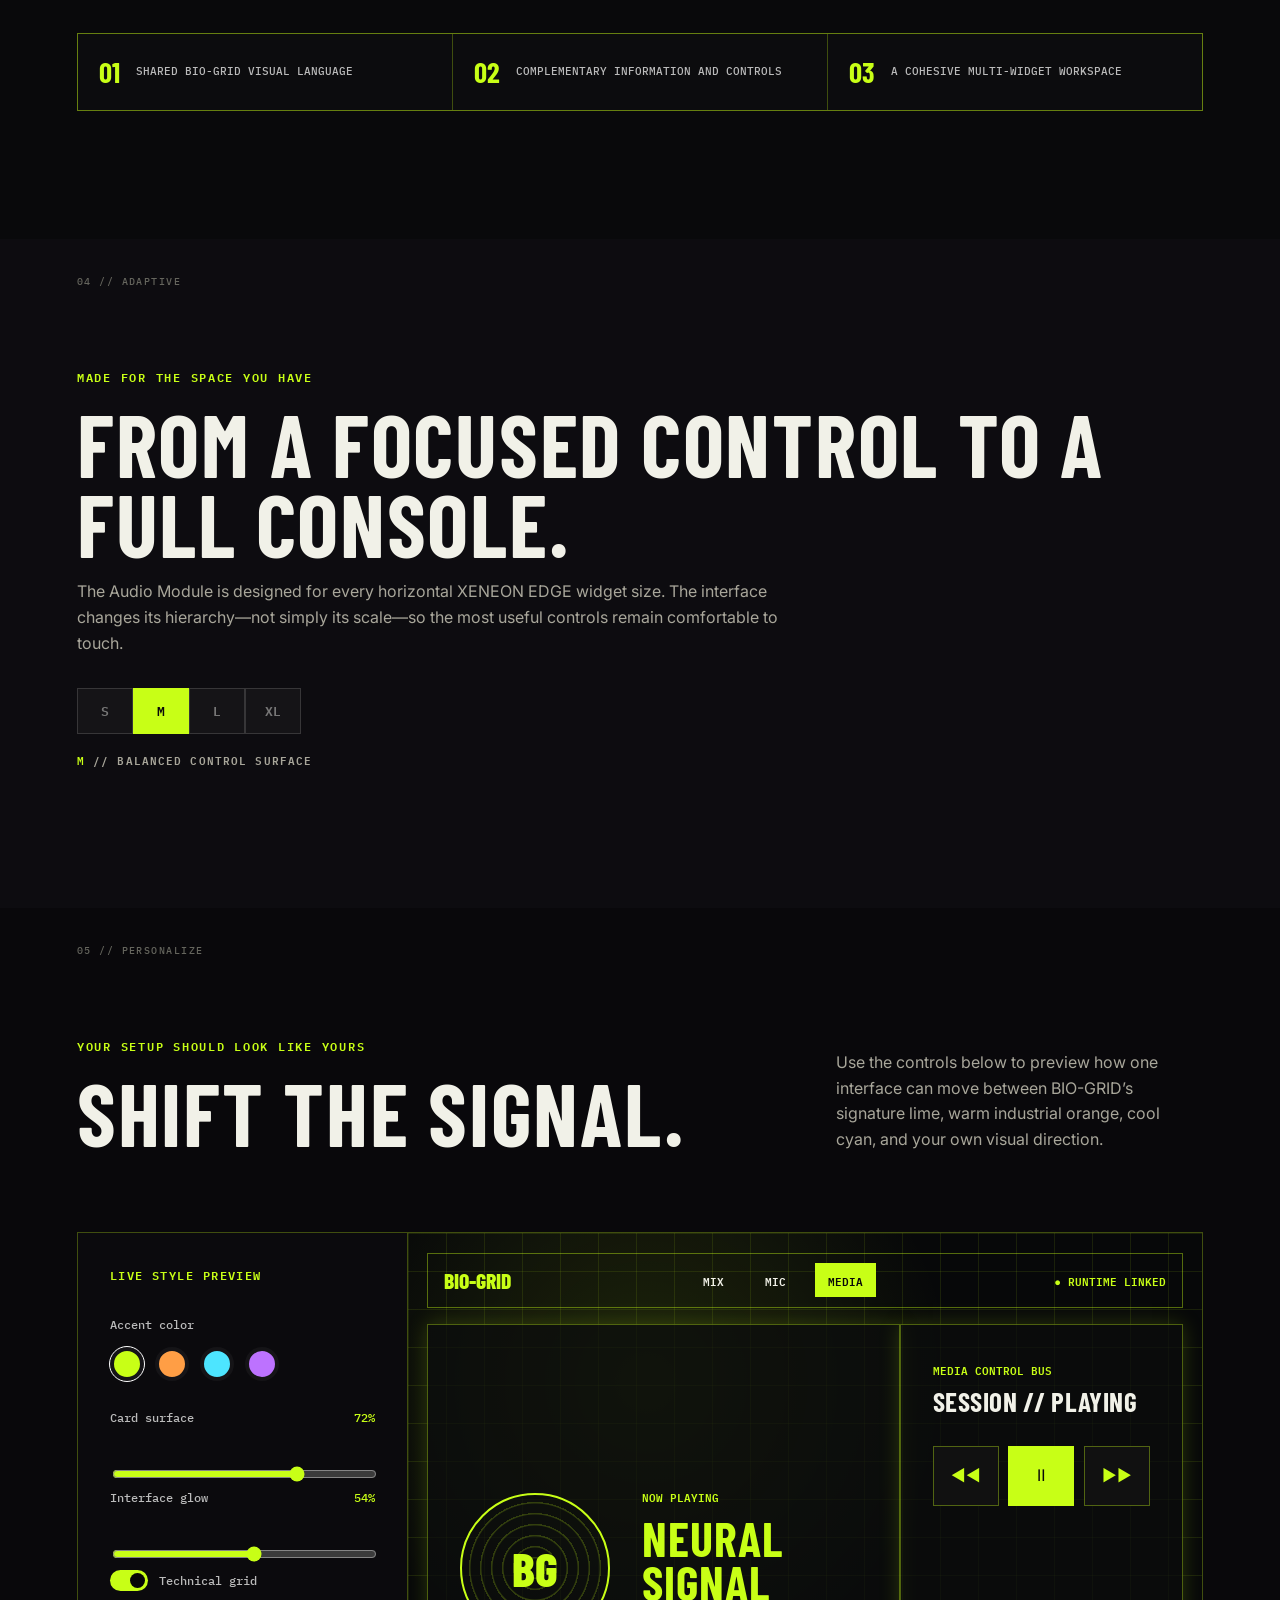
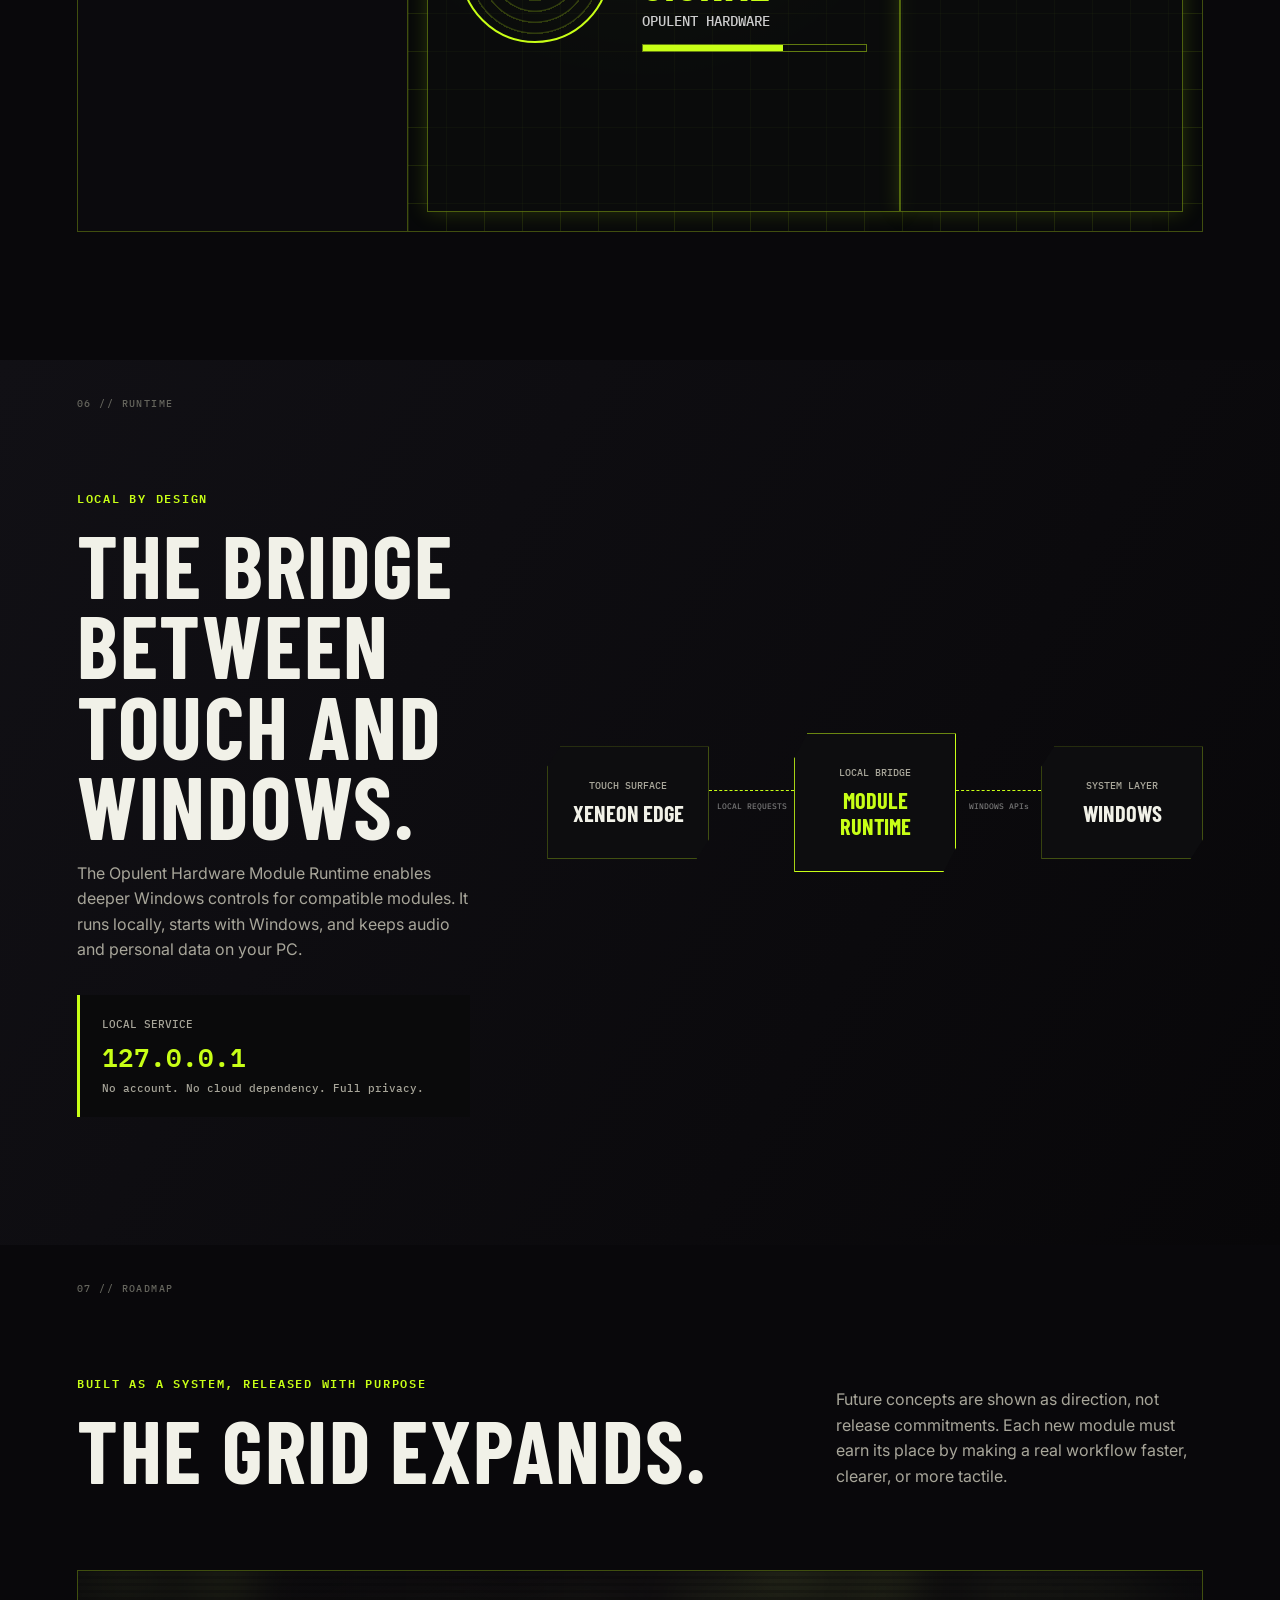
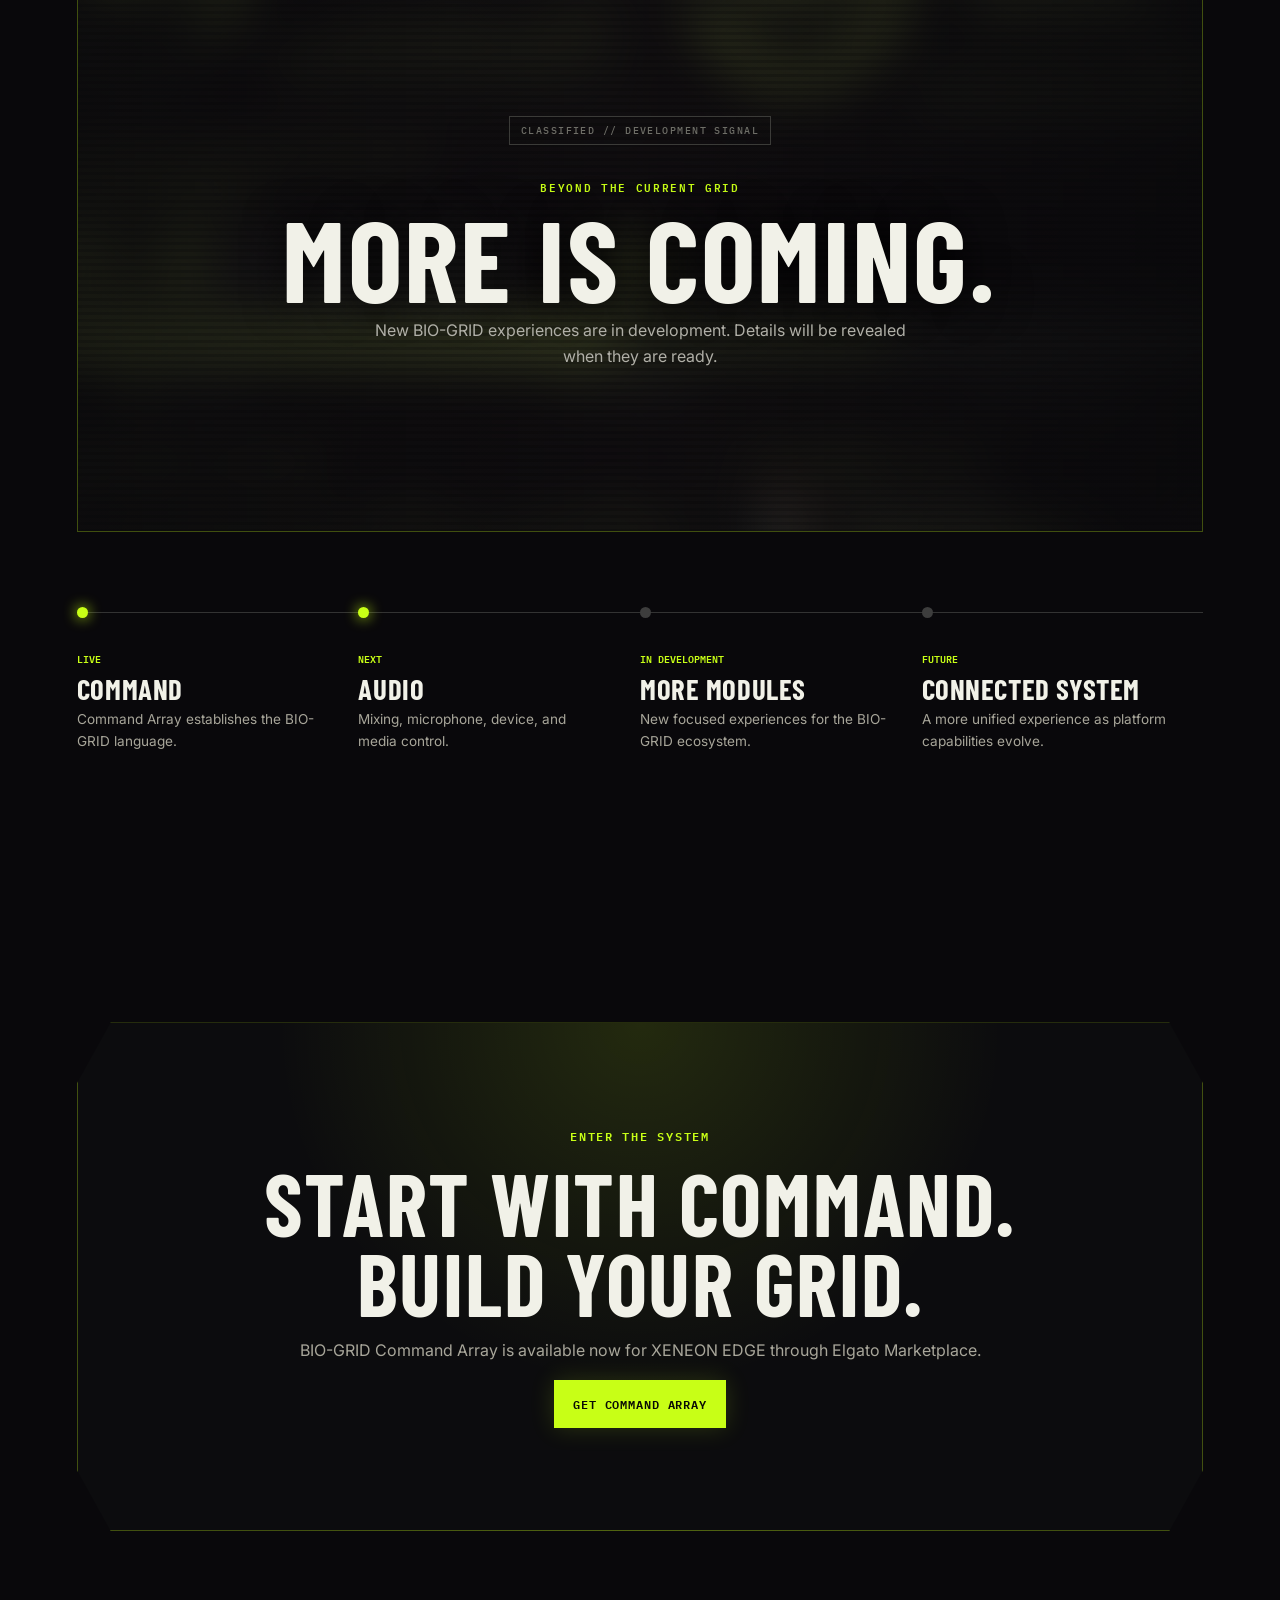
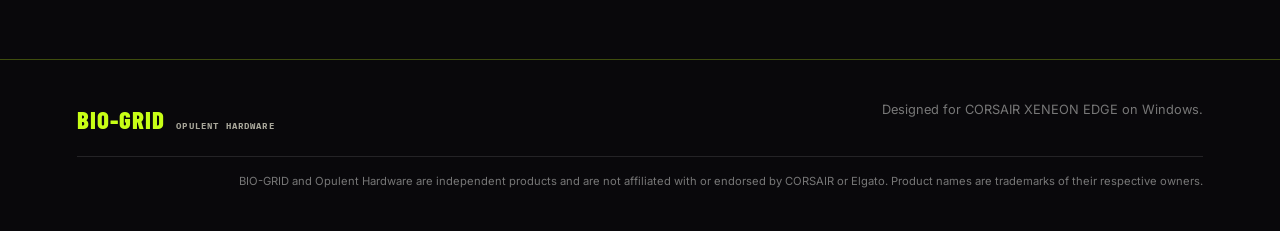
==== commit d5c51488: "Add files via upload" ====
--- a/index.html
+++ b/index.html
@@ -126,8 +126,36 @@
       </article>
     </section>
 
+    <section class="together-section section" id="ecosystem">
+      <div class="section-number">03 // ECOSYSTEM</div>
+      <div class="together-heading reveal">
+        <div>
+          <p class="eyebrow">Two widgets. One continuous visual system.</p>
+          <h2>BUILT TO WORK<br>SIDE BY SIDE.</h2>
+        </div>
+        <p>Place Command Array alongside the Audio Module to combine live telemetry, personal media, system controls, audio mixing, and playback control across a single XENEON EDGE workspace.</p>
+      </div>
+      <figure class="together-visual reveal">
+        <div class="together-frame">
+          <img src="assets/command-audio-together.png" alt="BIO-GRID Command Array positioned beside the Audio Module on XENEON EDGE">
+          <span class="module-marker marker-command">COMMAND ARRAY</span>
+          <span class="module-marker marker-audio">AUDIO MODULE</span>
+        </div>
+        <figcaption>
+          <span>LEFT // COMMAND + TELEMETRY</span>
+          <i></i>
+          <span>RIGHT // MIX + MIC + MEDIA</span>
+        </figcaption>
+      </figure>
+      <div class="together-features reveal">
+        <div><strong>01</strong><span>Shared BIO-GRID visual language</span></div>
+        <div><strong>02</strong><span>Complementary information and controls</span></div>
+        <div><strong>03</strong><span>A cohesive multi-widget workspace</span></div>
+      </div>
+    </section>
+
     <section class="sizes-section section">
-      <div class="section-number">03 // ADAPTIVE</div>
+      <div class="section-number">04 // ADAPTIVE</div>
       <div class="size-layout size-layout-copy-only reveal">
         <div class="size-copy">
           <p class="eyebrow">Made for the space you have</p>
@@ -145,7 +173,7 @@
     </section>
 
     <section class="customize-section section" id="customize">
-      <div class="section-number">04 // PERSONALIZE</div>
+      <div class="section-number">05 // PERSONALIZE</div>
       <div class="section-heading split-heading reveal">
         <div>
           <p class="eyebrow">Your setup should look like yours</p>
@@ -185,7 +213,7 @@
     </section>
 
     <section class="runtime-section section">
-      <div class="section-number">05 // RUNTIME</div>
+      <div class="section-number">06 // RUNTIME</div>
       <div class="runtime-layout reveal">
         <div class="runtime-copy">
           <p class="eyebrow">Local by design</p>
@@ -204,7 +232,7 @@
     </section>
 
     <section class="roadmap-section section" id="roadmap">
-      <div class="section-number">06 // ROADMAP</div>
+      <div class="section-number">07 // ROADMAP</div>
       <div class="section-heading split-heading reveal">
         <div><p class="eyebrow">Built as a system, released with purpose</p><h2>THE GRID EXPANDS.</h2></div>
         <p>Future concepts are shown as direction, not release commitments. Each new module must earn its place by making a real workflow faster, clearer, or more tactile.</p>
--- a/styles.css
+++ b/styles.css
@@ -25,6 +25,7 @@
 .section{position:relative;padding:clamp(5.5rem,10vw,10rem) clamp(1.2rem,6vw,8rem)}.section-number{position:absolute;top:2.2rem;left:clamp(1.2rem,6vw,8rem);font:500 .65rem var(--mono);letter-spacing:.14em;color:#65655d}.section-heading{max-width:1100px;margin-bottom:4rem}.section-heading h2,.size-copy h2,.runtime-copy h2,.closing-frame h2{font-size:clamp(3.2rem,6.8vw,7.3rem);margin-bottom:1rem}.split-heading{display:grid;grid-template-columns:1.3fr .7fr;gap:6vw;align-items:end;max-width:none}.split-heading>p{color:var(--muted);max-width:570px}
 .system-section{border-top:1px solid var(--line)}.system-grid{display:grid;grid-template-columns:repeat(3,1fr);gap:1px;background:var(--line);border:1px solid var(--line)}.principle{background:linear-gradient(145deg,#121116,#09090b);padding:clamp(1.5rem,3vw,3rem);min-height:270px}.principle-index{display:block;font:700 2rem var(--display);color:var(--accent);margin-bottom:4rem}.principle h3{font-size:2.5rem;margin-bottom:.8rem}.principle p{color:var(--muted);margin:0}
 .modules-section{background:linear-gradient(180deg,#0b090d,#120d14 45%,#09080b)}.product{display:grid;grid-template-columns:1.2fr .8fr;gap:clamp(2rem,5vw,6rem);align-items:center;margin:0 0 9rem;padding:1rem;border-top:1px solid var(--line)}.product-audio{grid-template-columns:.8fr 1.2fr}.product-media{position:relative;overflow:hidden;box-shadow:0 25px 70px #000}.product-media img{width:100%;aspect-ratio:2/1;object-fit:cover;transition:transform .7s}.product:hover .product-media img{transform:scale(1.018)}.product-command .product-media img{aspect-ratio:2.05/1;object-position:center 40%}.product-copy{padding:clamp(1rem,2vw,2rem)}.product-meta{display:flex;gap:1rem;justify-content:space-between;border-bottom:1px solid var(--line);padding-bottom:.7rem;margin-bottom:2rem;font:600 .66rem var(--mono);letter-spacing:.12em;color:var(--accent)}.product-copy h3{font-size:clamp(3.4rem,6vw,7rem);margin-bottom:.4rem}.product-tagline{font:600 1rem var(--mono);color:var(--accent);text-transform:uppercase}.product-copy>p:not(.product-tagline){color:var(--muted)}.feature-list{list-style:none;padding:0;margin:1.8rem 0 2.2rem}.feature-list li{border-top:1px solid rgba(255,255,255,.09);padding:.7rem 0;font:500 .76rem var(--mono);text-transform:uppercase}.feature-list li:before{content:"//";color:var(--accent);margin-right:.7rem}
+.together-section{background:radial-gradient(circle at 50% 42%,rgba(200,255,22,.075),transparent 38%),#09090b;border-top:1px solid var(--line);overflow:hidden}.together-heading{display:grid;grid-template-columns:1.15fr .85fr;gap:7vw;align-items:end;margin-bottom:3.5rem}.together-heading h2{font-size:clamp(3.6rem,7.5vw,8rem);margin:0}.together-heading>p{max-width:590px;color:var(--muted);margin-bottom:.7rem}.together-visual{margin:0}.together-frame{position:relative;border:1px solid rgba(200,255,22,.35);padding:.7rem;background:#080808;box-shadow:0 30px 90px #000,0 0 50px rgba(200,255,22,.06);clip-path:polygon(2% 0,98% 0,100% 8%,100% 92%,98% 100%,2% 100%,0 92%,0 8%)}.together-frame:before{content:"";position:absolute;z-index:2;inset:.7rem;pointer-events:none;background:linear-gradient(90deg,transparent 49.85%,var(--accent) 50%,transparent 50.15%);opacity:.36}.together-frame img{width:100%;aspect-ratio:3.57/1;object-fit:cover}.module-marker{position:absolute;z-index:3;top:1.5rem;padding:.45rem .7rem;background:rgba(7,8,8,.88);border:1px solid var(--accent);color:var(--accent);font:600 .62rem var(--mono);letter-spacing:.12em}.marker-command{left:2rem}.marker-audio{right:2rem}.together-visual figcaption{display:flex;align-items:center;gap:1rem;padding:1rem .5rem;font:500 .64rem var(--mono);letter-spacing:.1em;color:#777}.together-visual figcaption i{flex:1;border-top:1px solid var(--line)}.together-features{display:grid;grid-template-columns:repeat(3,1fr);gap:1px;margin-top:3rem;border:1px solid var(--line);background:var(--line)}.together-features div{display:flex;align-items:center;gap:1rem;padding:1.3rem;background:#0c0c0e}.together-features strong{font:700 1.8rem var(--display);color:var(--accent)}.together-features span{font:500 .7rem/1.5 var(--mono);text-transform:uppercase;color:#bbb}
 .sizes-section{background:#0d0c10}.size-layout{display:grid;grid-template-columns:.7fr 1.3fr;gap:5vw;align-items:center}.size-layout-copy-only{display:block}.size-layout-copy-only .size-copy{max-width:1050px}.size-layout-copy-only .size-copy>p:not(.eyebrow):not(.size-readout){max-width:720px}.size-copy p:not(.eyebrow){color:var(--muted)}.size-switcher{display:flex;margin:2rem 0 1rem}.size-switcher button{width:56px;height:46px;border:1px solid #373638;background:#151417;color:#777;font:600 .8rem var(--mono)}.size-switcher button.active{background:var(--accent);color:#090909;border-color:var(--accent)}.size-readout{font:600 .7rem var(--mono);letter-spacing:.1em}.size-readout span{color:var(--accent)}
 .customize-section{--preview-accent:#c8ff16;--preview-surface:.72;--preview-glow:.54}.customizer{display:grid;grid-template-columns:330px 1fr;border:1px solid var(--line);min-height:600px;background:#0b0a0d}.customizer-controls{padding:2rem;border-right:1px solid var(--line)}.control-title{font:600 .75rem var(--mono);color:var(--accent);letter-spacing:.12em;margin-bottom:2rem}.customizer-controls label{display:block;margin:0 0 1.8rem;font:500 .76rem var(--mono);color:#bbb}.customizer-controls output{float:right;color:var(--preview-accent)}.swatches{display:flex;gap:.7rem;margin-top:.9rem}.swatch{width:34px;height:34px;border-radius:50%;background:var(--swatch);border:4px solid #151417;outline:1px solid transparent}.swatch.active{outline-color:#fff}.customizer input[type=range]{width:100%;accent-color:var(--preview-accent);margin-top:.8rem}.toggle{display:flex;gap:.7rem;align-items:center;background:none;border:0;padding:0;color:#bbb;font:500 .76rem var(--mono)}.toggle span{position:relative;width:38px;height:21px;border-radius:20px;background:#333}.toggle span:after{content:"";position:absolute;width:15px;height:15px;left:3px;top:3px;border-radius:50%;background:#aaa;transition:.2s}.toggle.active span{background:var(--preview-accent)}.toggle.active span:after{left:20px;background:#070707}.customizer-preview{position:relative;padding:1.2rem;display:grid;grid-template-columns:1.25fr .75fr;grid-template-rows:auto 1fr;background:radial-gradient(circle at 30% 25%,color-mix(in srgb,var(--preview-accent) 12%,transparent),transparent 43%),#070809;overflow:hidden}.customizer-preview:before{content:"";position:absolute;inset:0;background-image:linear-gradient(color-mix(in srgb,var(--preview-accent) 10%,transparent) 1px,transparent 1px),linear-gradient(90deg,color-mix(in srgb,var(--preview-accent) 10%,transparent) 1px,transparent 1px);background-size:38px 38px;opacity:1;transition:opacity .2s}.customizer-preview.grid-off:before{opacity:0}.preview-top,.preview-panel{position:relative;z-index:2}.preview-top{grid-column:1/-1;height:55px;display:flex;align-items:center;gap:1rem;border:1px solid color-mix(in srgb,var(--preview-accent) 40%,transparent);padding:0 1rem;font:600 .7rem var(--mono)}.preview-top b{font:800 1.35rem var(--display);color:var(--preview-accent);margin-right:auto}.preview-top span{padding:.45rem .8rem}.preview-top .active-tab{background:var(--preview-accent);color:#090909}.preview-top em{margin-left:auto;font-style:normal;color:var(--preview-accent)}.preview-panel{margin-top:1rem;padding:2rem;background:rgba(12,13,13,var(--preview-surface));border:1px solid color-mix(in srgb,var(--preview-accent) 35%,transparent);box-shadow:0 0 calc(38px * var(--preview-glow)) color-mix(in srgb,var(--preview-accent) 18%,transparent)}.preview-media{display:flex;align-items:center;gap:2rem}.preview-media>div:last-child{flex:1}.album-disc{width:150px;aspect-ratio:1;border-radius:50%;display:grid;place-items:center;border:2px solid var(--preview-accent);font:800 3rem var(--display);color:var(--preview-accent);background:repeating-radial-gradient(circle,transparent 0 9px,color-mix(in srgb,var(--preview-accent) 20%,transparent) 10px 11px)}.preview-panel small{font:600 .66rem var(--mono);color:var(--preview-accent)}.preview-media h3{font-size:3rem;margin:.4rem 0;color:var(--preview-accent)}.preview-media p{font:500 .9rem var(--mono);color:#ccc}.progress{height:8px;border:1px solid color-mix(in srgb,var(--preview-accent) 45%,transparent)}.progress i{display:block;height:100%;width:63%;background:var(--preview-accent)}.preview-controls h4{font-size:1.7rem;margin:.4rem 0 2rem}.transport{display:flex;gap:.6rem}.transport button{flex:1;min-height:60px;border:1px solid color-mix(in srgb,var(--preview-accent) 35%,transparent);background:#111;color:var(--preview-accent)}.transport .play{background:var(--preview-accent);color:#080808}
 .runtime-section{background:linear-gradient(120deg,#111015,#080709)}.runtime-layout{display:grid;grid-template-columns:.75fr 1.25fr;gap:6vw;align-items:center}.runtime-copy>p:not(.eyebrow){color:var(--muted);max-width:620px}.privacy-note{margin-top:2rem;padding:1.4rem;border-left:3px solid var(--accent);background:#0a0a0b;display:grid;gap:.3rem}.privacy-note span,.privacy-note small{font:500 .68rem var(--mono);color:var(--muted)}.privacy-note strong{font:600 1.6rem var(--mono);color:var(--accent)}.runtime-diagram{display:grid;grid-template-columns:1fr auto 1fr auto 1fr;align-items:center}.node{border:1px solid var(--line);padding:2rem 1rem;text-align:center;background:#0d0d0f;clip-path:polygon(8% 0,100% 0,100% 82%,92% 100%,0 100%,0 18%)}.node small{display:block;font:500 .6rem var(--mono);color:var(--muted)}.node strong{display:block;font:700 1.4rem var(--display);margin-top:.5rem}.runtime-node{border-color:var(--accent);box-shadow:0 0 40px rgba(200,255,22,.1)}.runtime-node strong{color:var(--accent)}.signal{width:85px;text-align:center}.signal i{display:block;border-top:1px dashed var(--accent)}.signal span{font:500 .5rem var(--mono);color:#777}
@@ -32,6 +33,6 @@
 .closing-section{text-align:center}.closing-frame{max-width:1200px;margin:auto;padding:clamp(3rem,8vw,8rem);border:1px solid var(--line);background:radial-gradient(circle at 50% 0,rgba(200,255,22,.12),transparent 48%),#0c0c0e;clip-path:polygon(3% 0,97% 0,100% 12%,100% 88%,97% 100%,3% 100%,0 88%,0 12%)}.closing-frame p:not(.eyebrow){color:var(--muted)}
 footer{border-top:1px solid var(--line);padding:2.5rem clamp(1.2rem,6vw,8rem);display:grid;grid-template-columns:1fr 1fr;gap:1rem;color:#777;font-size:.8rem}footer>p{text-align:right;margin:0}.legal{grid-column:1/-1;font-size:.7rem;border-top:1px solid #242326;padding-top:1rem}
 .reveal{opacity:0;transform:translateY(24px);transition:opacity .75s ease,transform .75s ease}.reveal.visible{opacity:1;transform:none}
-@media (max-width:1100px){.hero{grid-template-columns:1fr;padding-top:8rem}.hero-visual{max-width:900px}.split-heading,.product,.product-audio,.size-layout,.runtime-layout{grid-template-columns:1fr}.product-audio .product-copy{order:2}.roadmap-shell{grid-template-columns:150px 1fr}.roadmap-caption{grid-column:1/-1;border-left:0;border-top:1px solid var(--line)}.customizer{grid-template-columns:260px 1fr}.customizer-preview{grid-template-columns:1fr}.preview-controls{margin-top:0}}
-@media (max-width:780px){.site-header{height:64px}.menu-button{display:block}.site-header nav{position:absolute;left:0;right:0;top:64px;display:none;flex-direction:column;align-items:stretch;padding:1rem;background:#0b0a0d;border-bottom:1px solid var(--line)}.site-header nav.open{display:flex}.hero{display:block;min-height:auto;padding-top:8rem}.hero-copy{margin-bottom:4rem}h1{font-size:clamp(4rem,20vw,6rem)}.hero-stats,.system-grid,.timeline{grid-template-columns:1fr}.hero-stats{gap:.5rem}.system-grid{background:none;gap:1rem}.split-heading{display:block}.product{padding:0;margin-bottom:6rem}.product-copy h3{font-size:3.8rem}.customizer{grid-template-columns:1fr}.customizer-controls{border-right:0;border-bottom:1px solid var(--line)}.customizer-preview{padding:.6rem}.preview-top em{display:none}.preview-media{display:block}.album-disc{width:110px;margin-bottom:1rem}.preview-media h3{font-size:2rem}.runtime-diagram{grid-template-columns:1fr}.signal{width:100%;height:65px;display:flex;flex-direction:column;justify-content:center}.roadmap-shell,.teaser-shroud{min-height:430px}.timeline{border:0}.milestone{border-top:1px solid #333}footer{grid-template-columns:1fr}footer>p{text-align:left}.legal{grid-column:auto}.wordmark small{display:none}}
+@media (max-width:1100px){.hero{grid-template-columns:1fr;padding-top:8rem}.hero-visual{max-width:900px}.split-heading,.product,.product-audio,.size-layout,.runtime-layout,.together-heading{grid-template-columns:1fr}.product-audio .product-copy{order:2}.roadmap-shell{grid-template-columns:150px 1fr}.roadmap-caption{grid-column:1/-1;border-left:0;border-top:1px solid var(--line)}.customizer{grid-template-columns:260px 1fr}.customizer-preview{grid-template-columns:1fr}.preview-controls{margin-top:0}}
+@media (max-width:780px){.site-header{height:64px}.menu-button{display:block}.site-header nav{position:absolute;left:0;right:0;top:64px;display:none;flex-direction:column;align-items:stretch;padding:1rem;background:#0b0a0d;border-bottom:1px solid var(--line)}.site-header nav.open{display:flex}.hero{display:block;min-height:auto;padding-top:8rem}.hero-copy{margin-bottom:4rem}h1{font-size:clamp(4rem,20vw,6rem)}.hero-stats,.system-grid,.timeline,.together-features{grid-template-columns:1fr}.hero-stats{gap:.5rem}.system-grid{background:none;gap:1rem}.split-heading{display:block}.product{padding:0;margin-bottom:6rem}.product-copy h3{font-size:3.8rem}.together-heading{display:block}.together-frame{padding:.35rem;overflow:hidden}.together-frame img{width:180%;max-width:none;transform:translateX(-22%)}.module-marker{top:1rem}.marker-command{left:1rem}.marker-audio{right:1rem}.together-visual figcaption{display:none}.customizer{grid-template-columns:1fr}.customizer-controls{border-right:0;border-bottom:1px solid var(--line)}.customizer-preview{padding:.6rem}.preview-top em{display:none}.preview-media{display:block}.album-disc{width:110px;margin-bottom:1rem}.preview-media h3{font-size:2rem}.runtime-diagram{grid-template-columns:1fr}.signal{width:100%;height:65px;display:flex;flex-direction:column;justify-content:center}.roadmap-shell,.teaser-shroud{min-height:430px}.timeline{border:0}.milestone{border-top:1px solid #333}footer{grid-template-columns:1fr}footer>p{text-align:left}.legal{grid-column:auto}.wordmark small{display:none}}
 @media (prefers-reduced-motion:reduce){html{scroll-behavior:auto}.reveal{opacity:1;transform:none;transition:none}.visual-frame{transform:none}.product-media img{transition:none}}
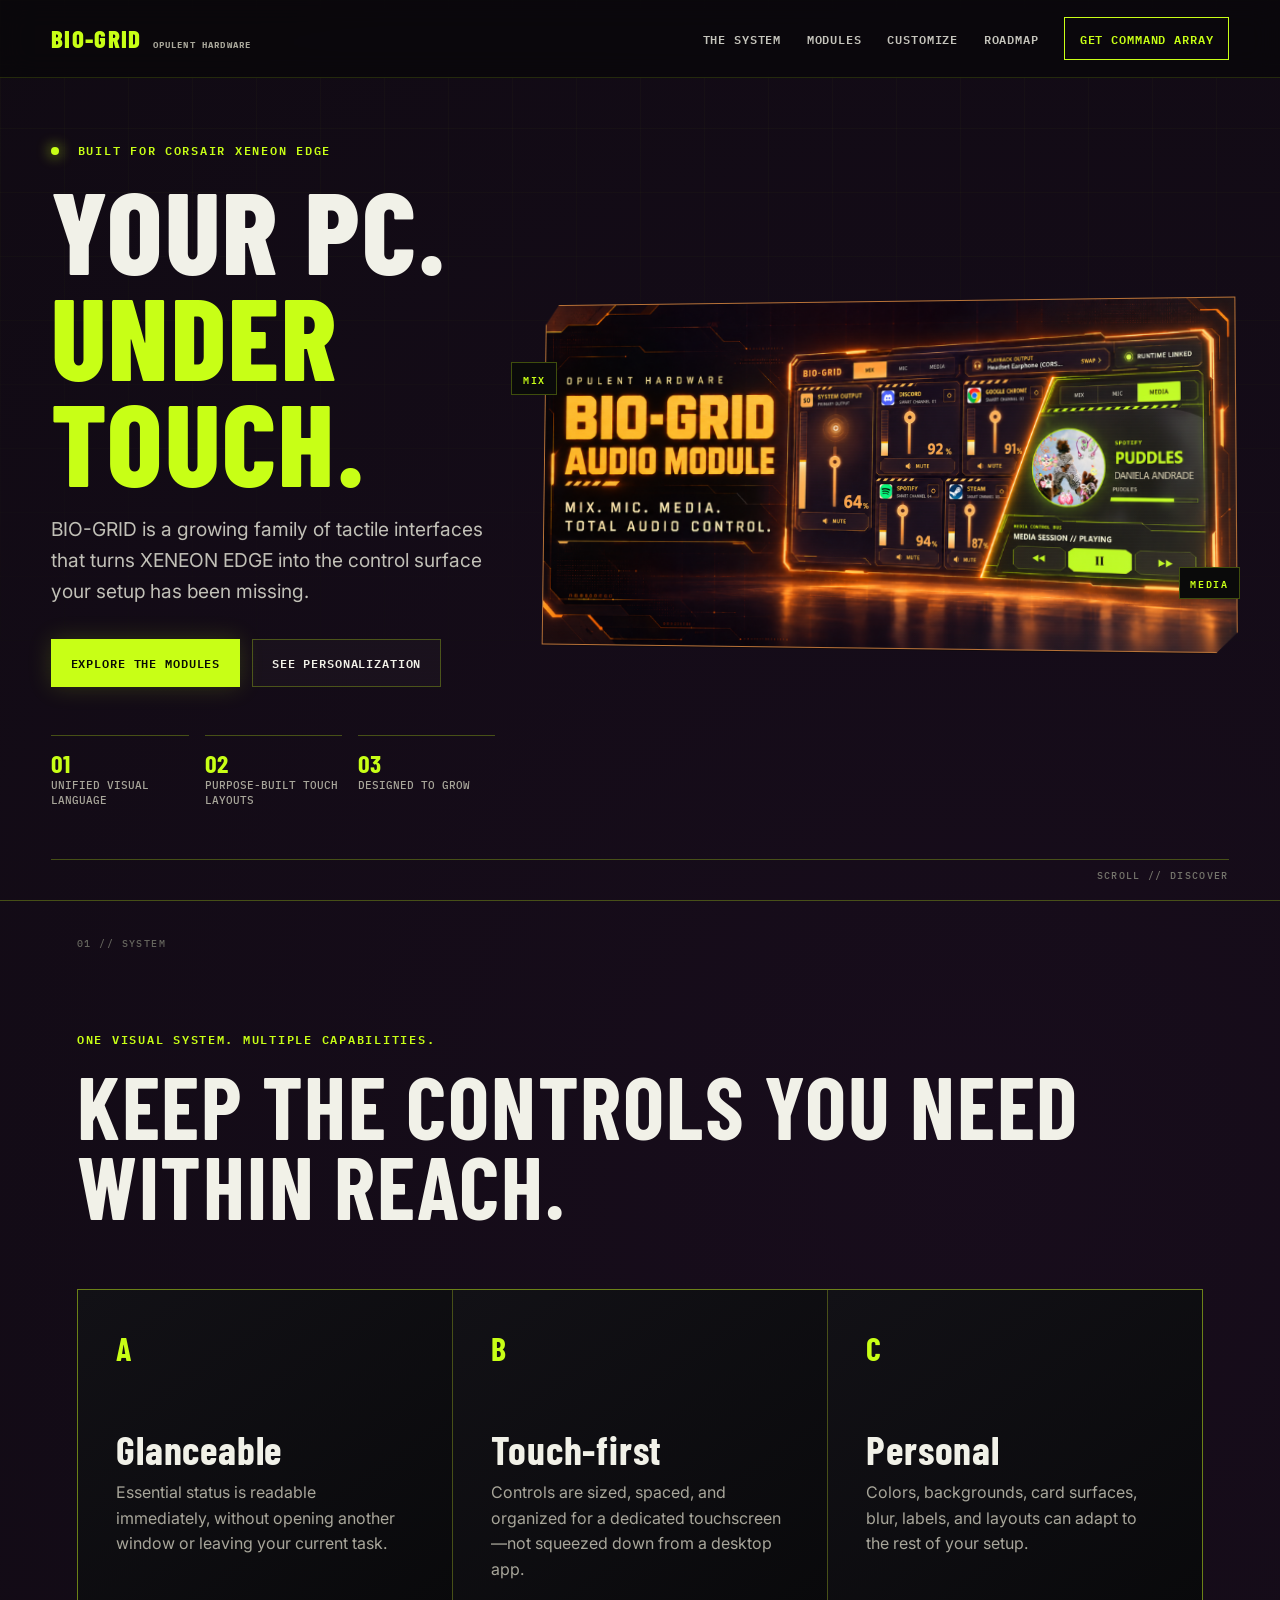
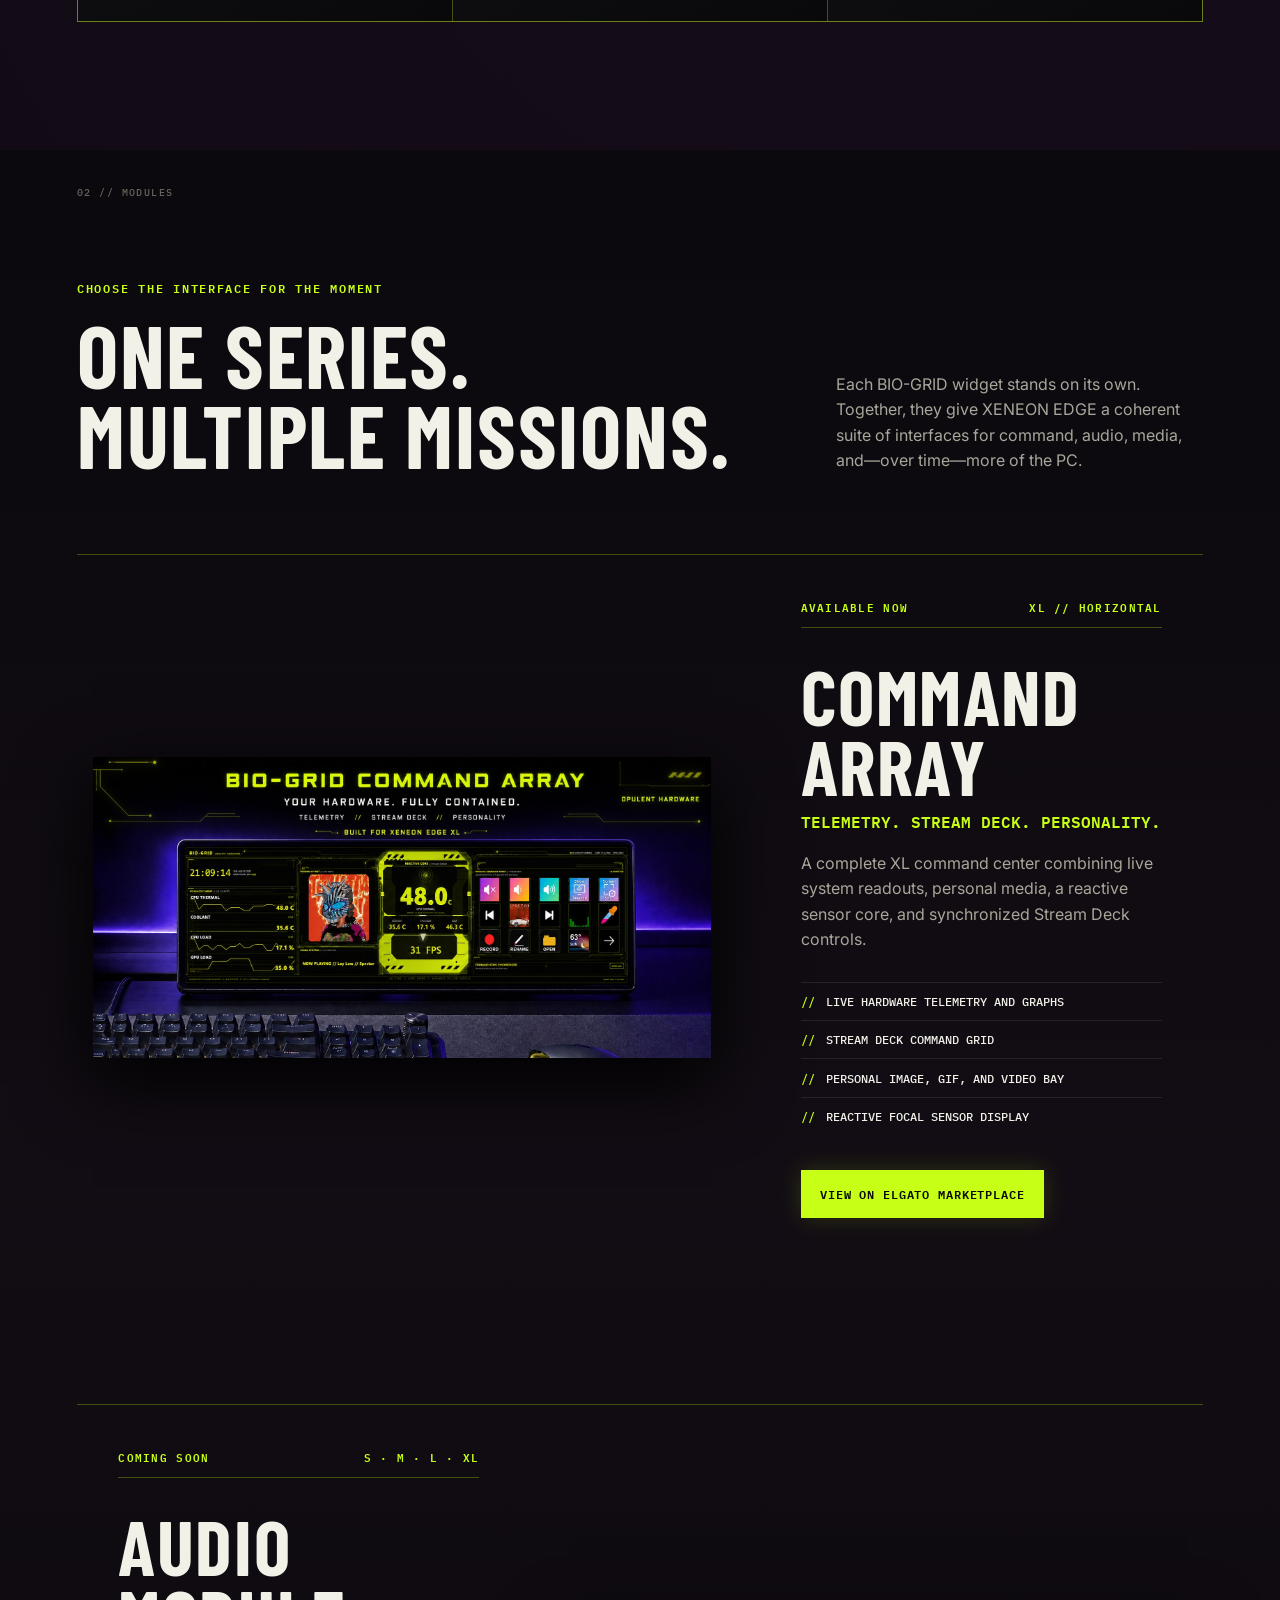
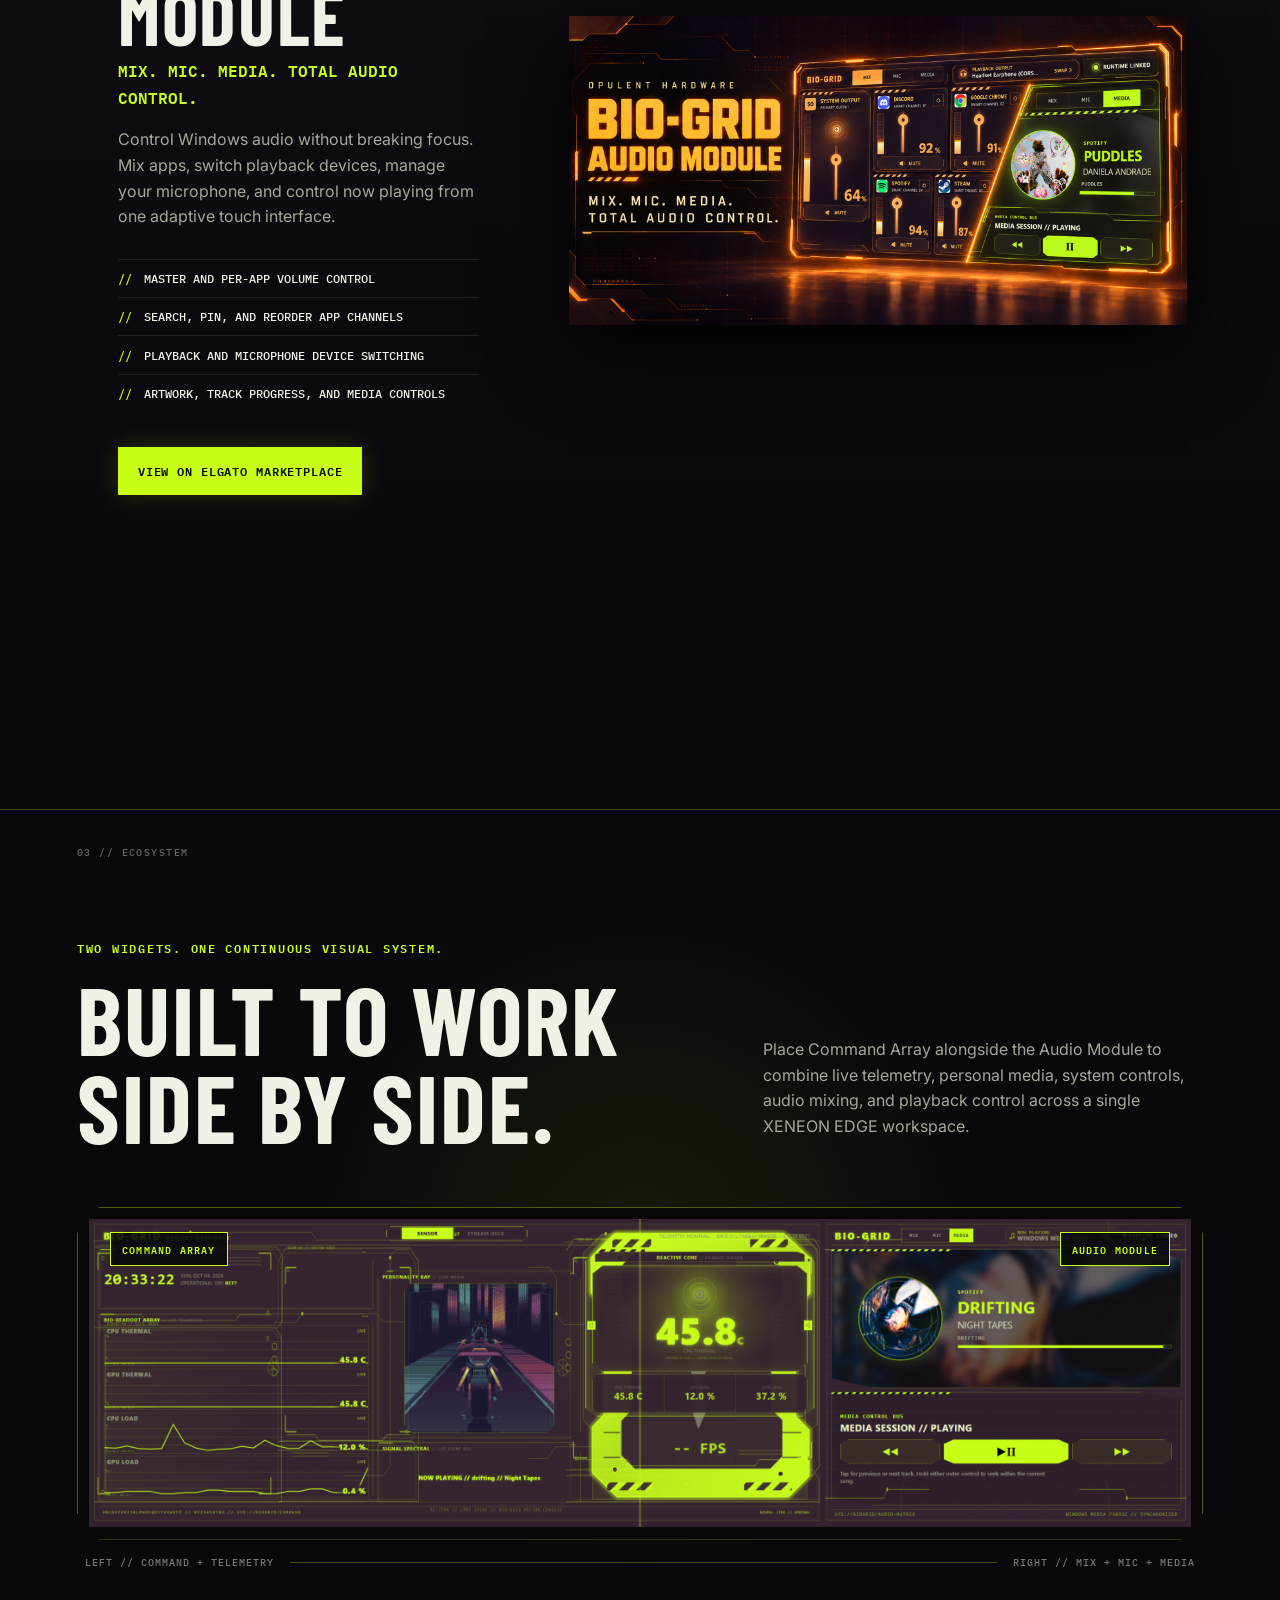
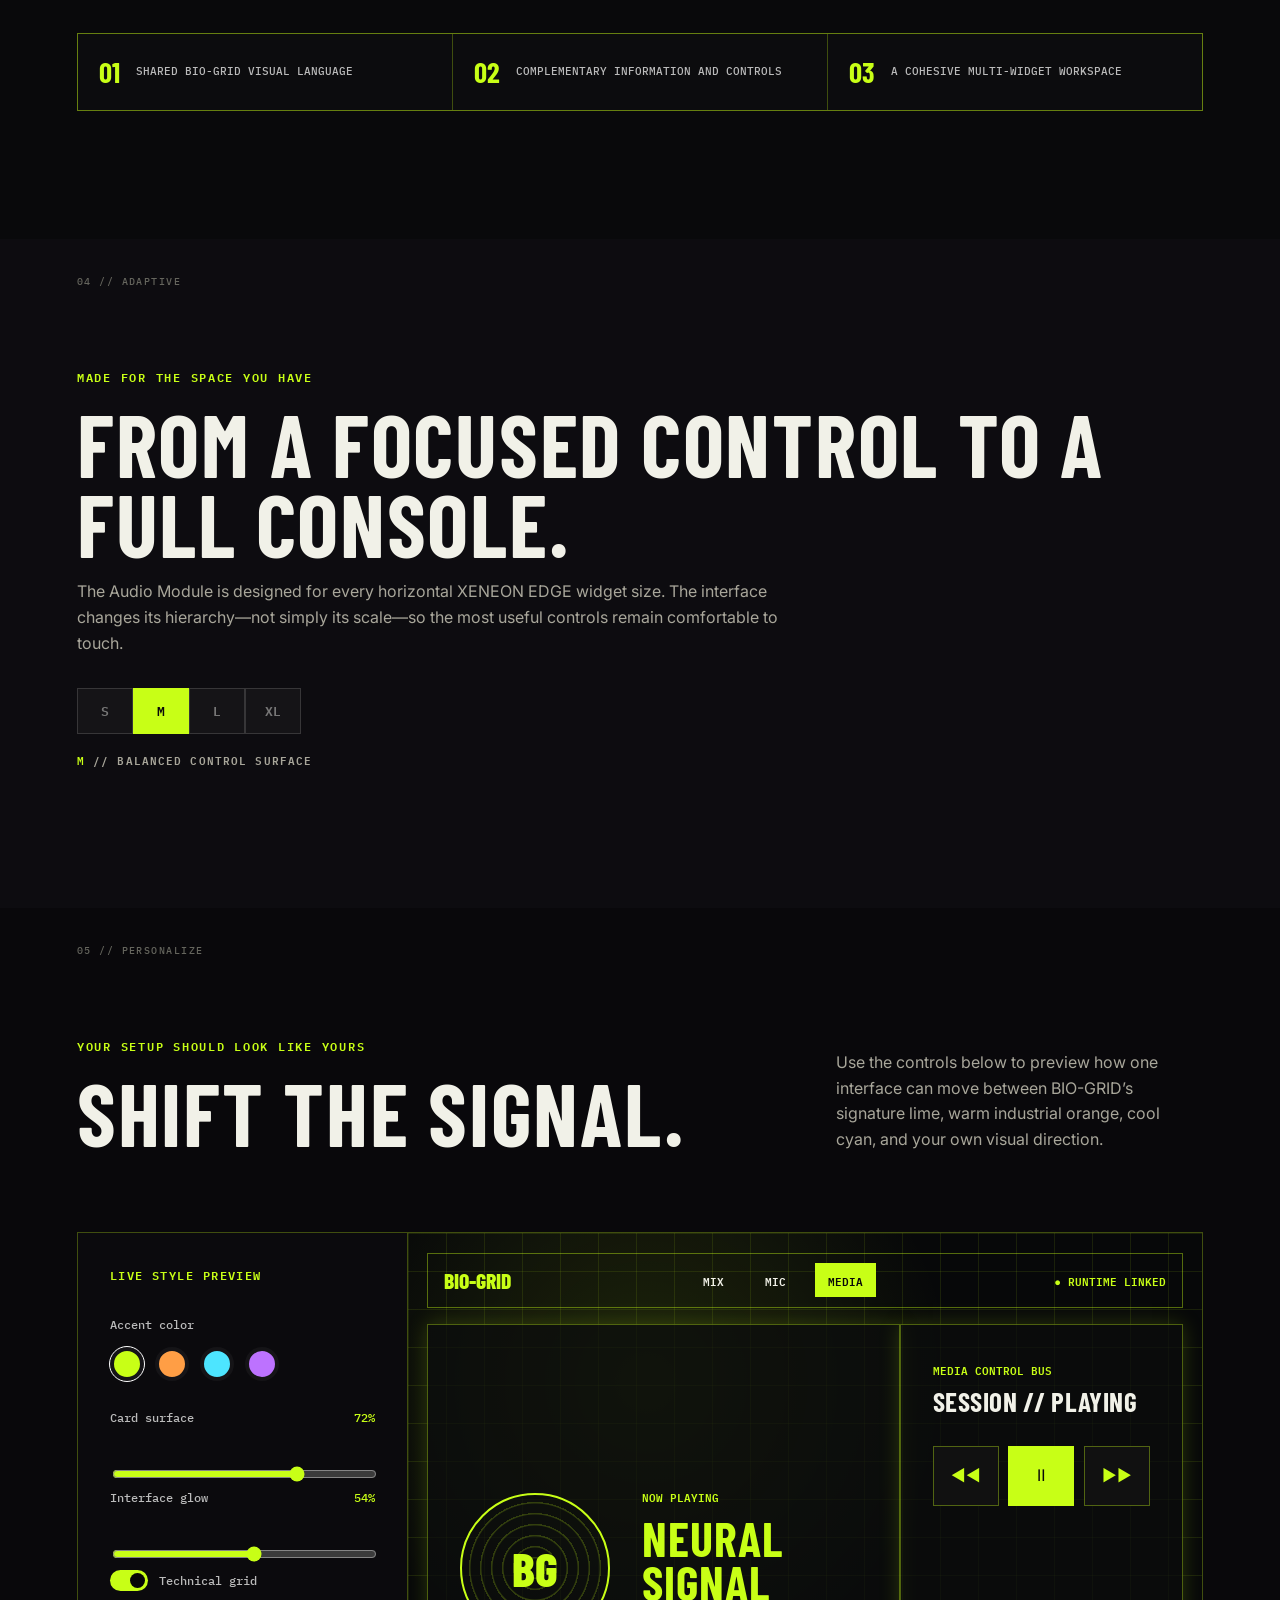
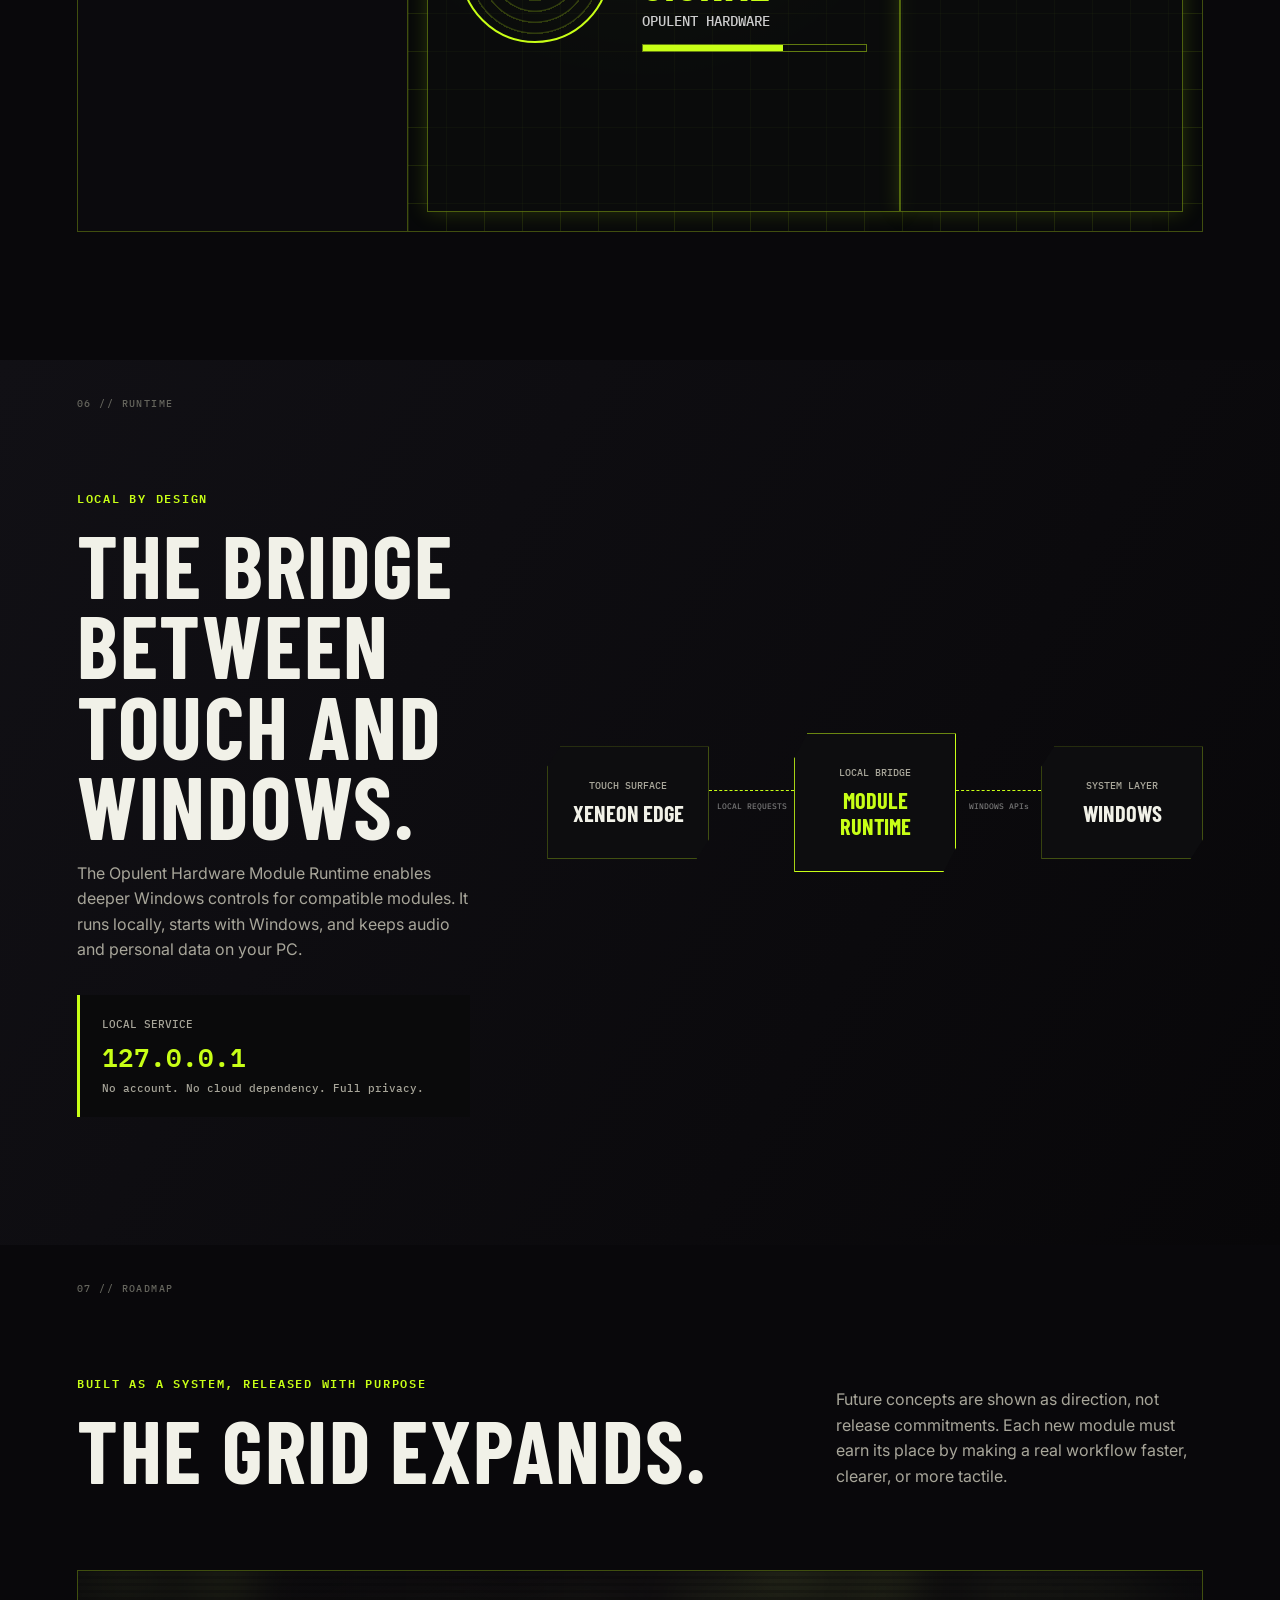
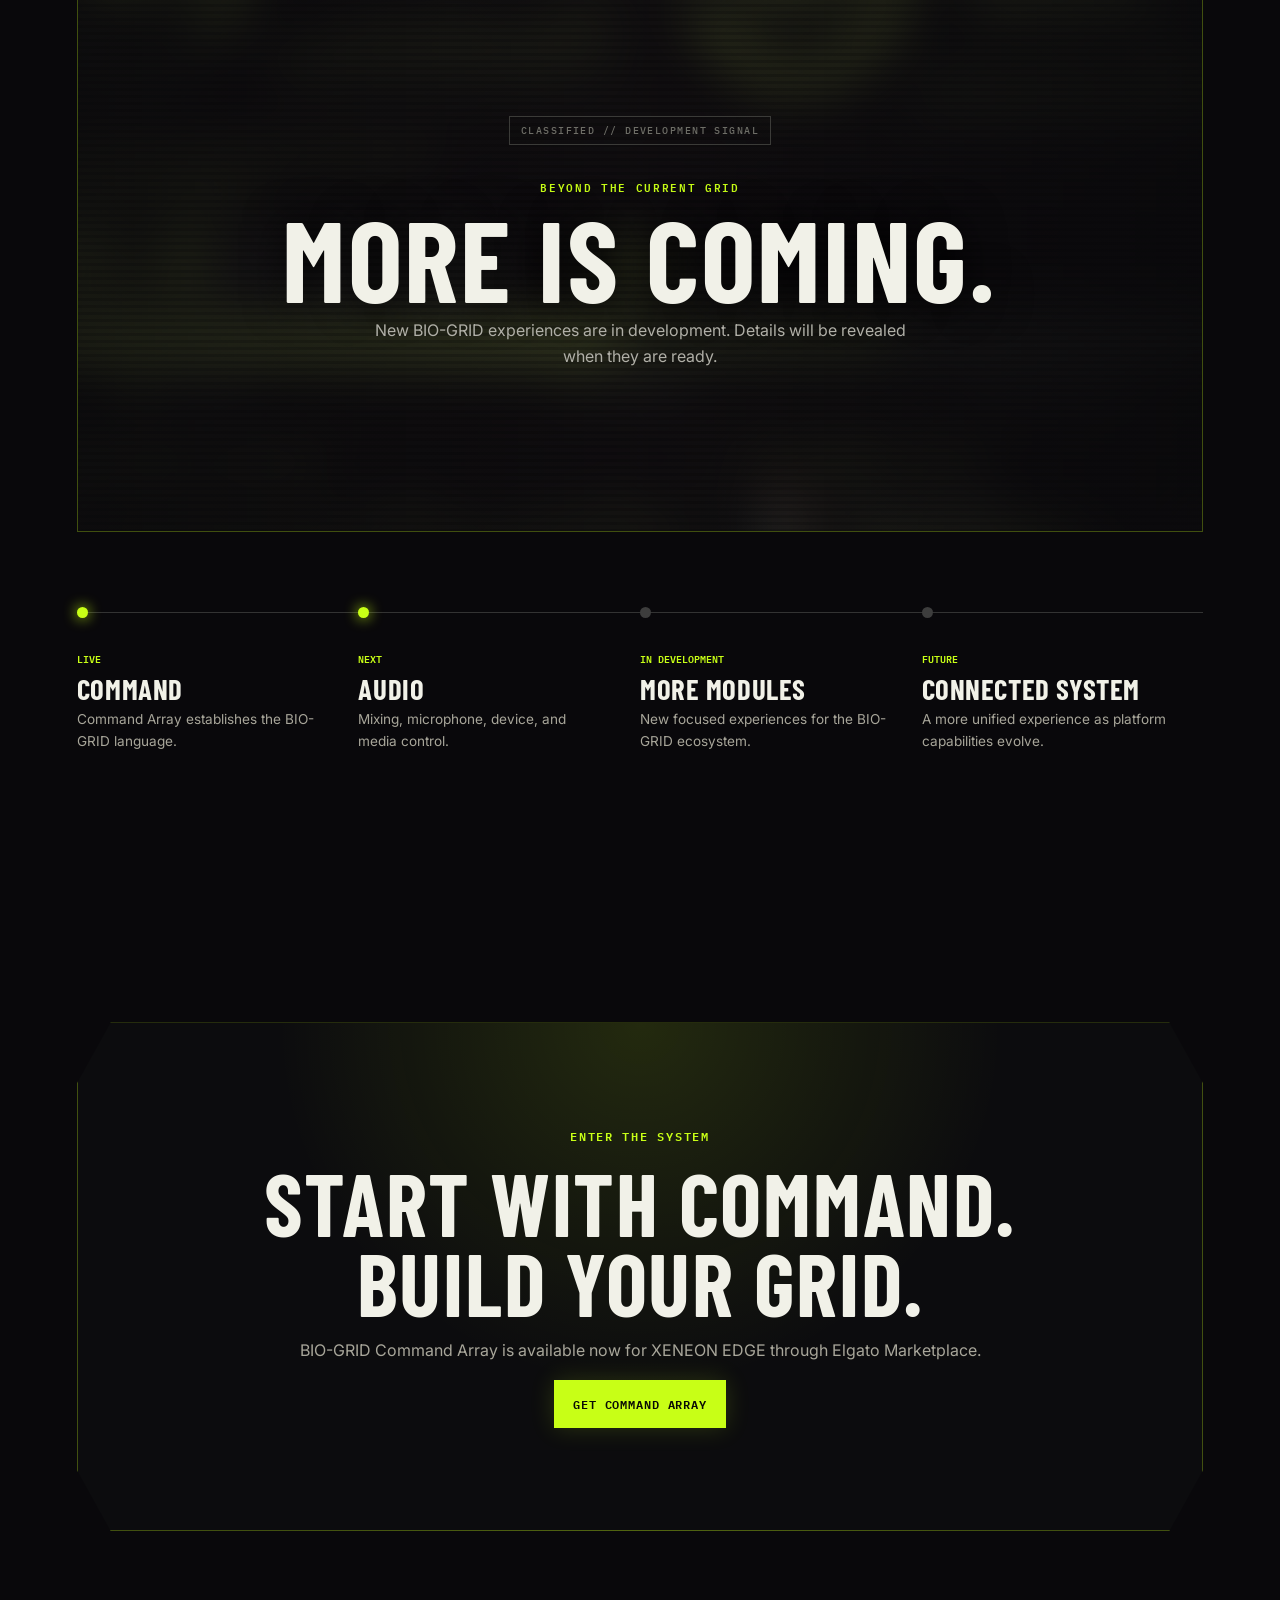
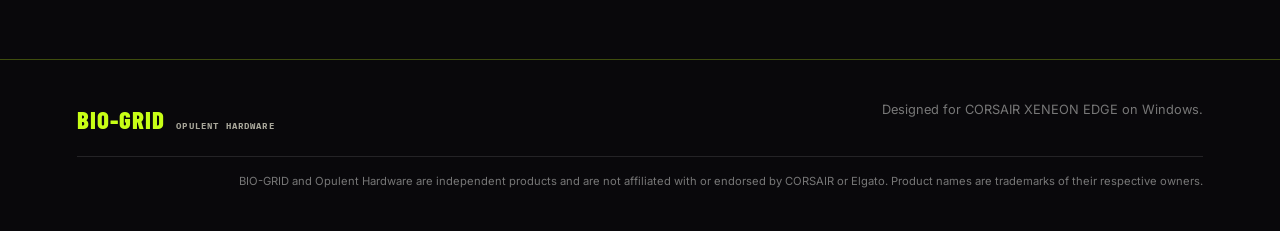
==== commit bca78c5b: "Add files via upload" ====
--- a/index.html
+++ b/index.html
@@ -120,7 +120,7 @@
             <li>Playback and microphone device switching</li>
             <li>Artwork, track progress, and media controls</li>
           </ul>
-          <span class="button button-disabled" aria-disabled="true">Marketplace link coming soon</span>
+          <a class="button button-primary" href="https://marketplace.elgato.com/product/bio-grid-audio-module-86a97e87-6fb8-49c1-a6f1-9929ba9a31ef">View on Elgato Marketplace</a>
         </div>
         <div class="product-media"><img src="assets/audio-module.png" alt="BIO-GRID Audio Module interface combining mixer and media views"></div>
       </article>
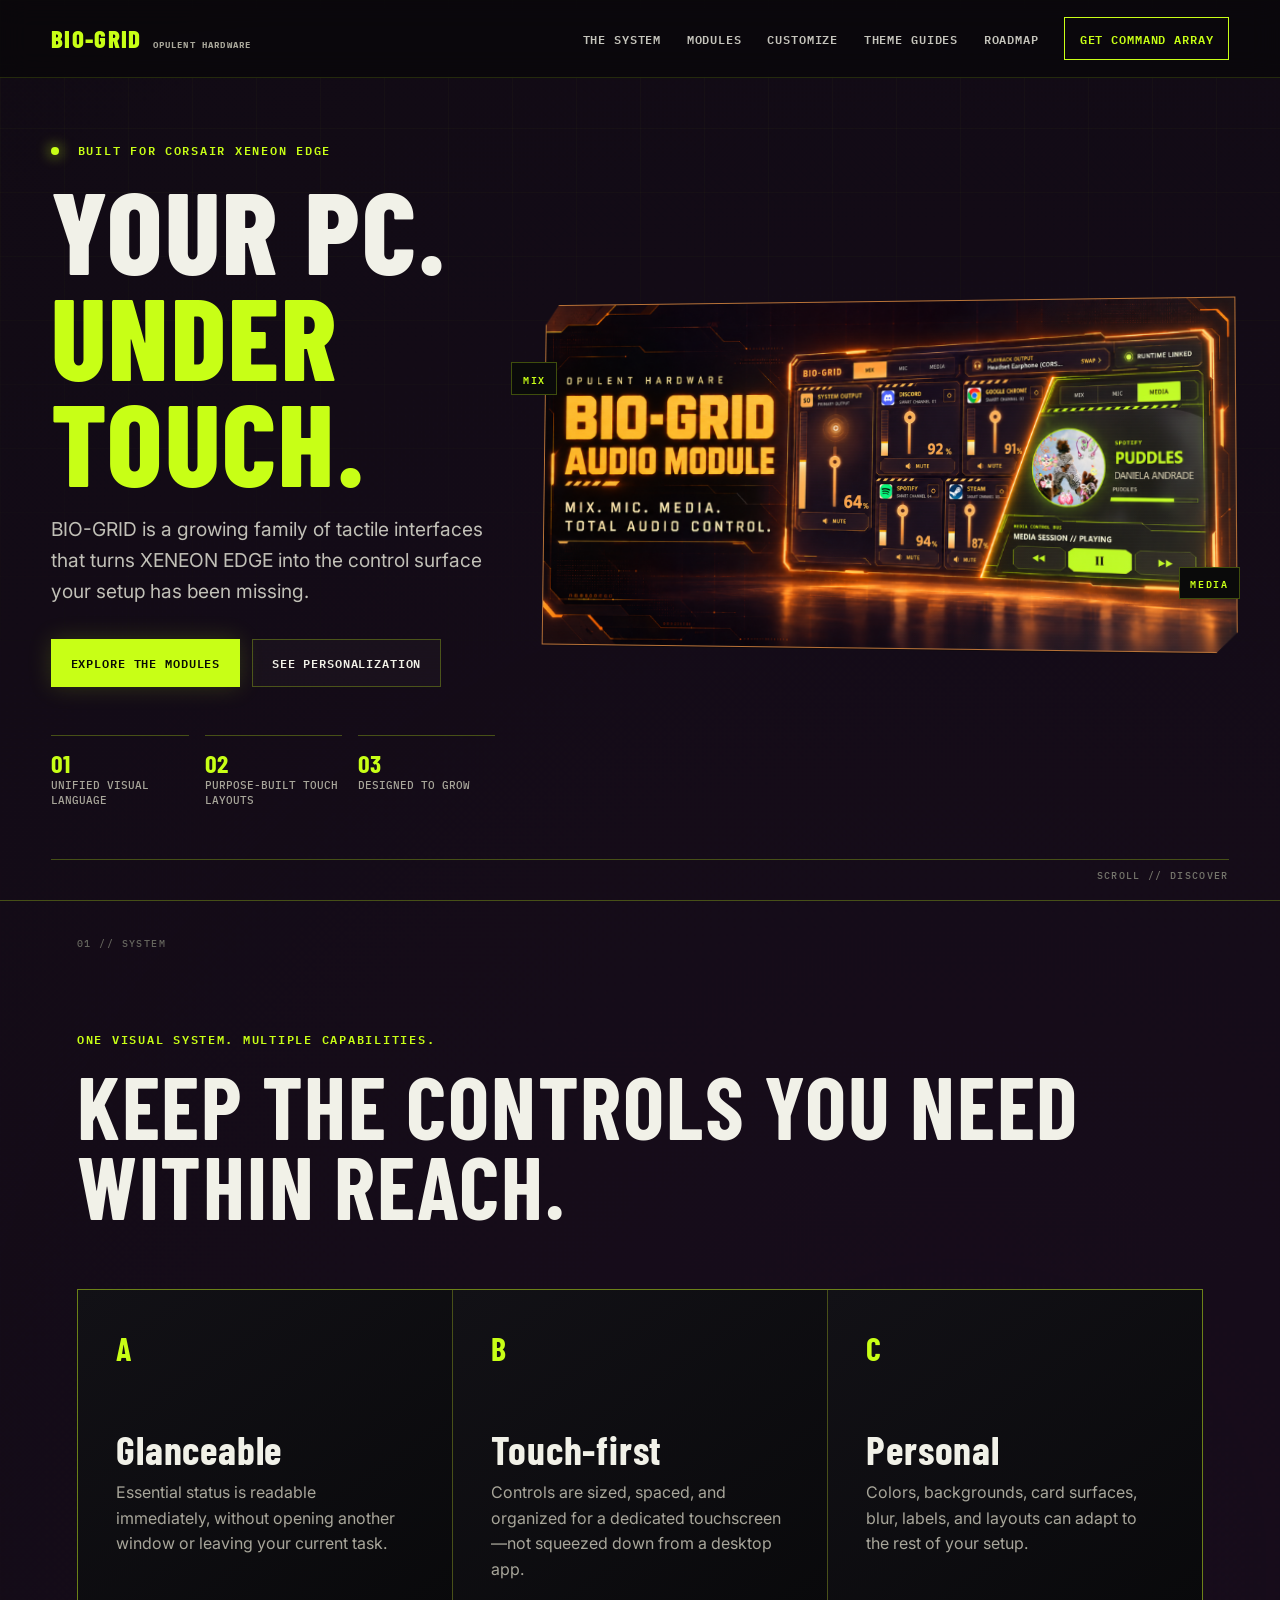
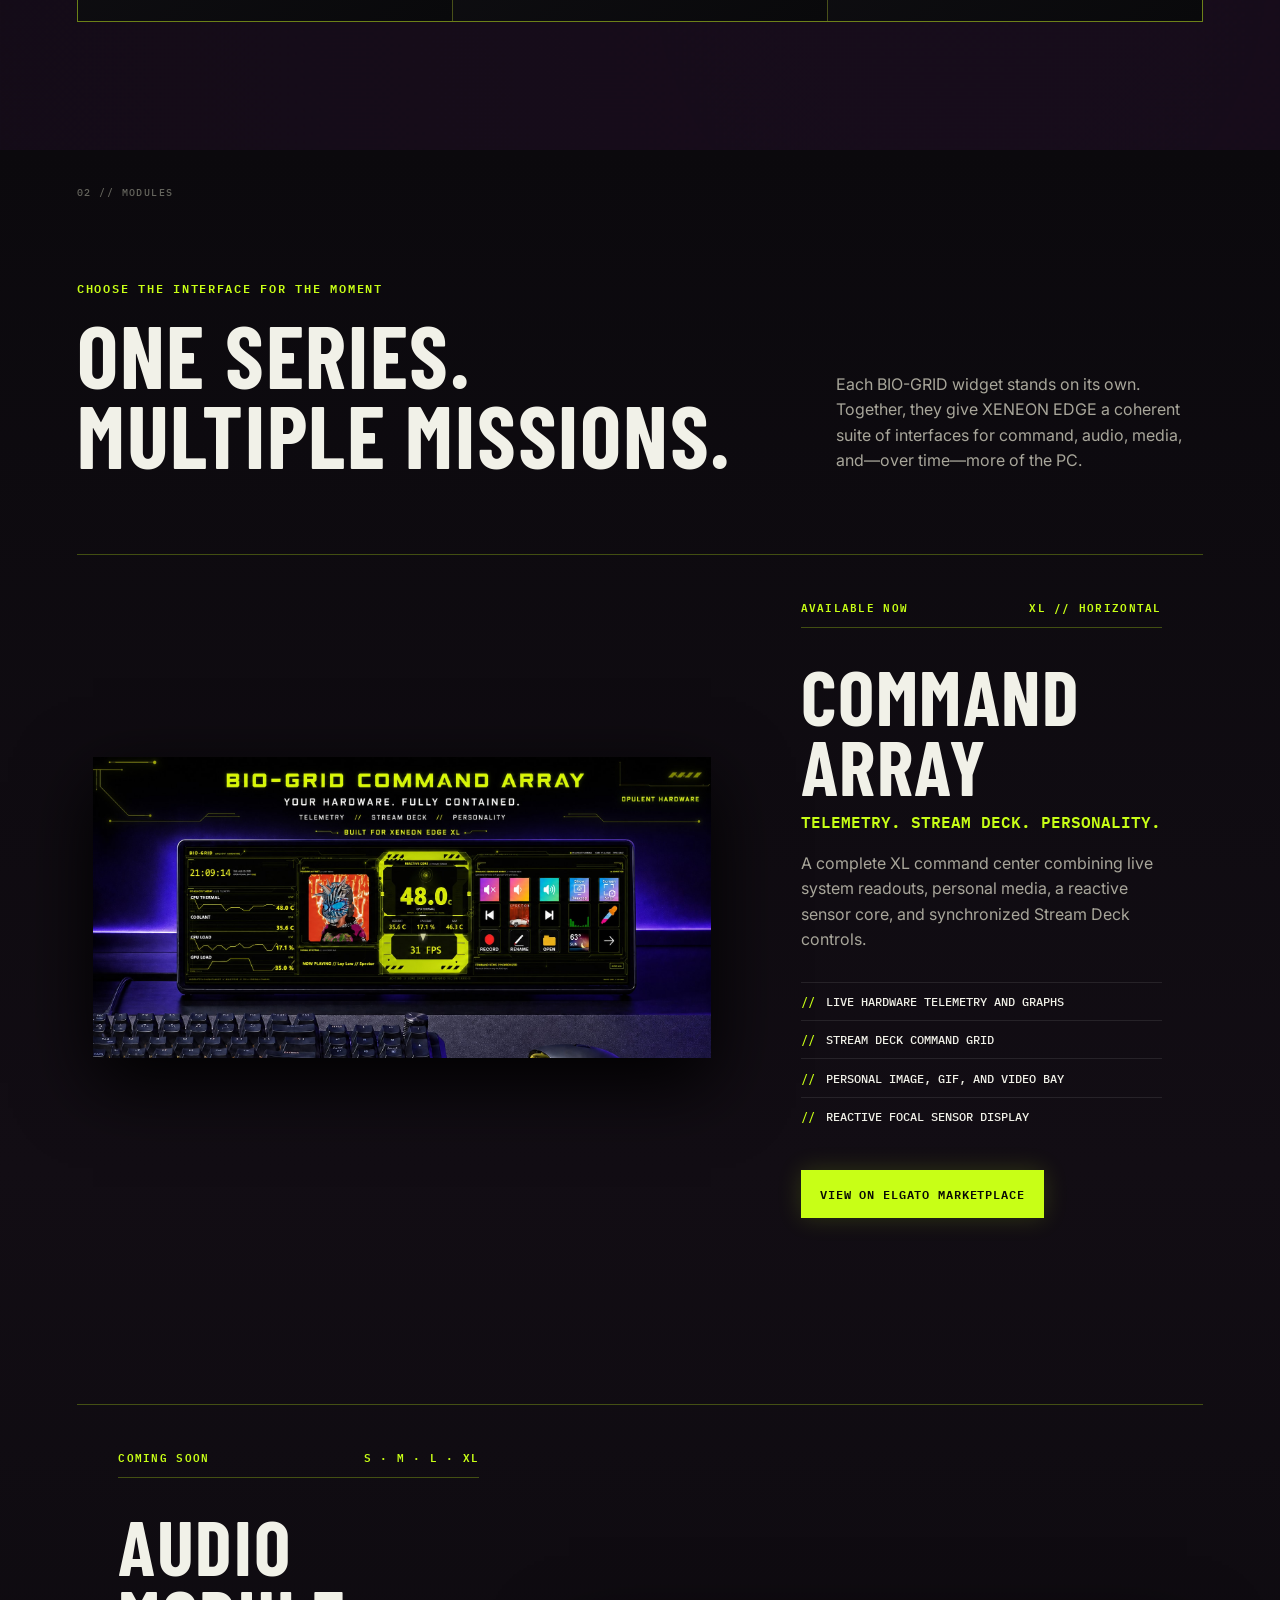
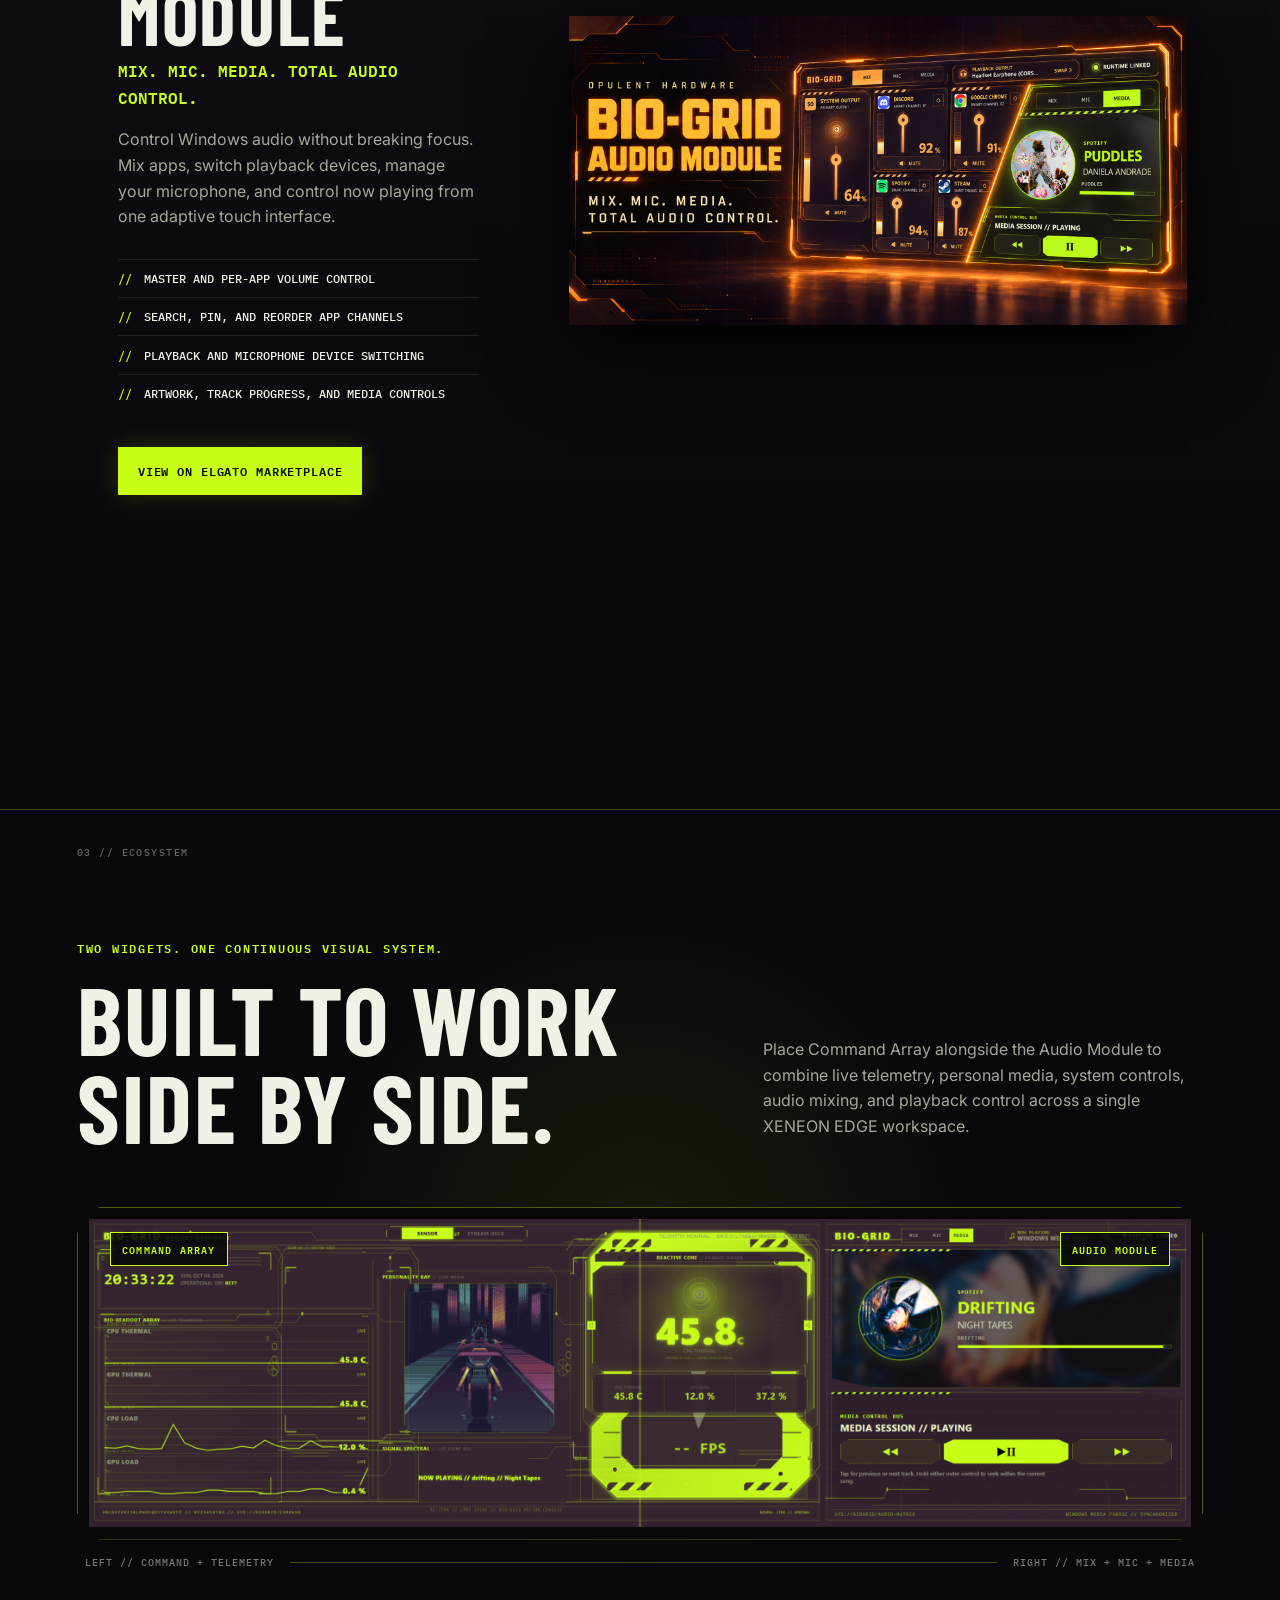
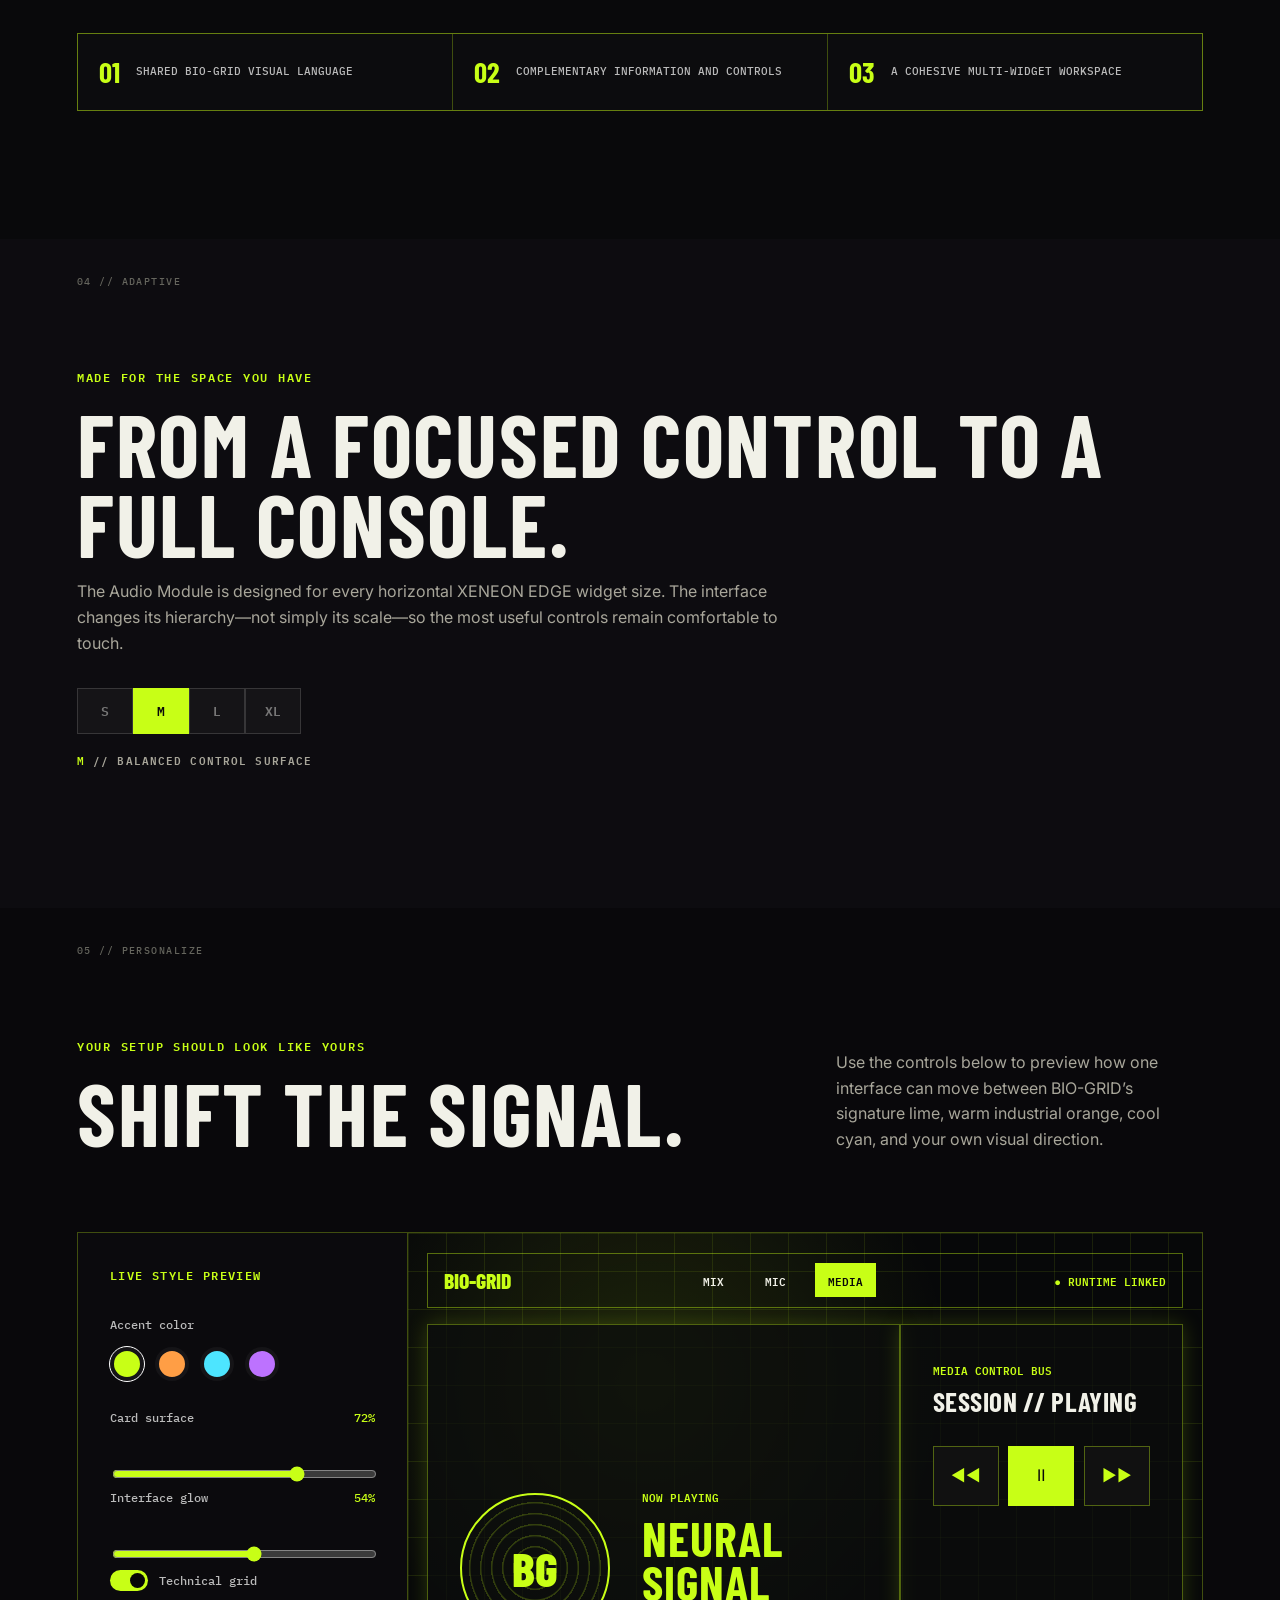
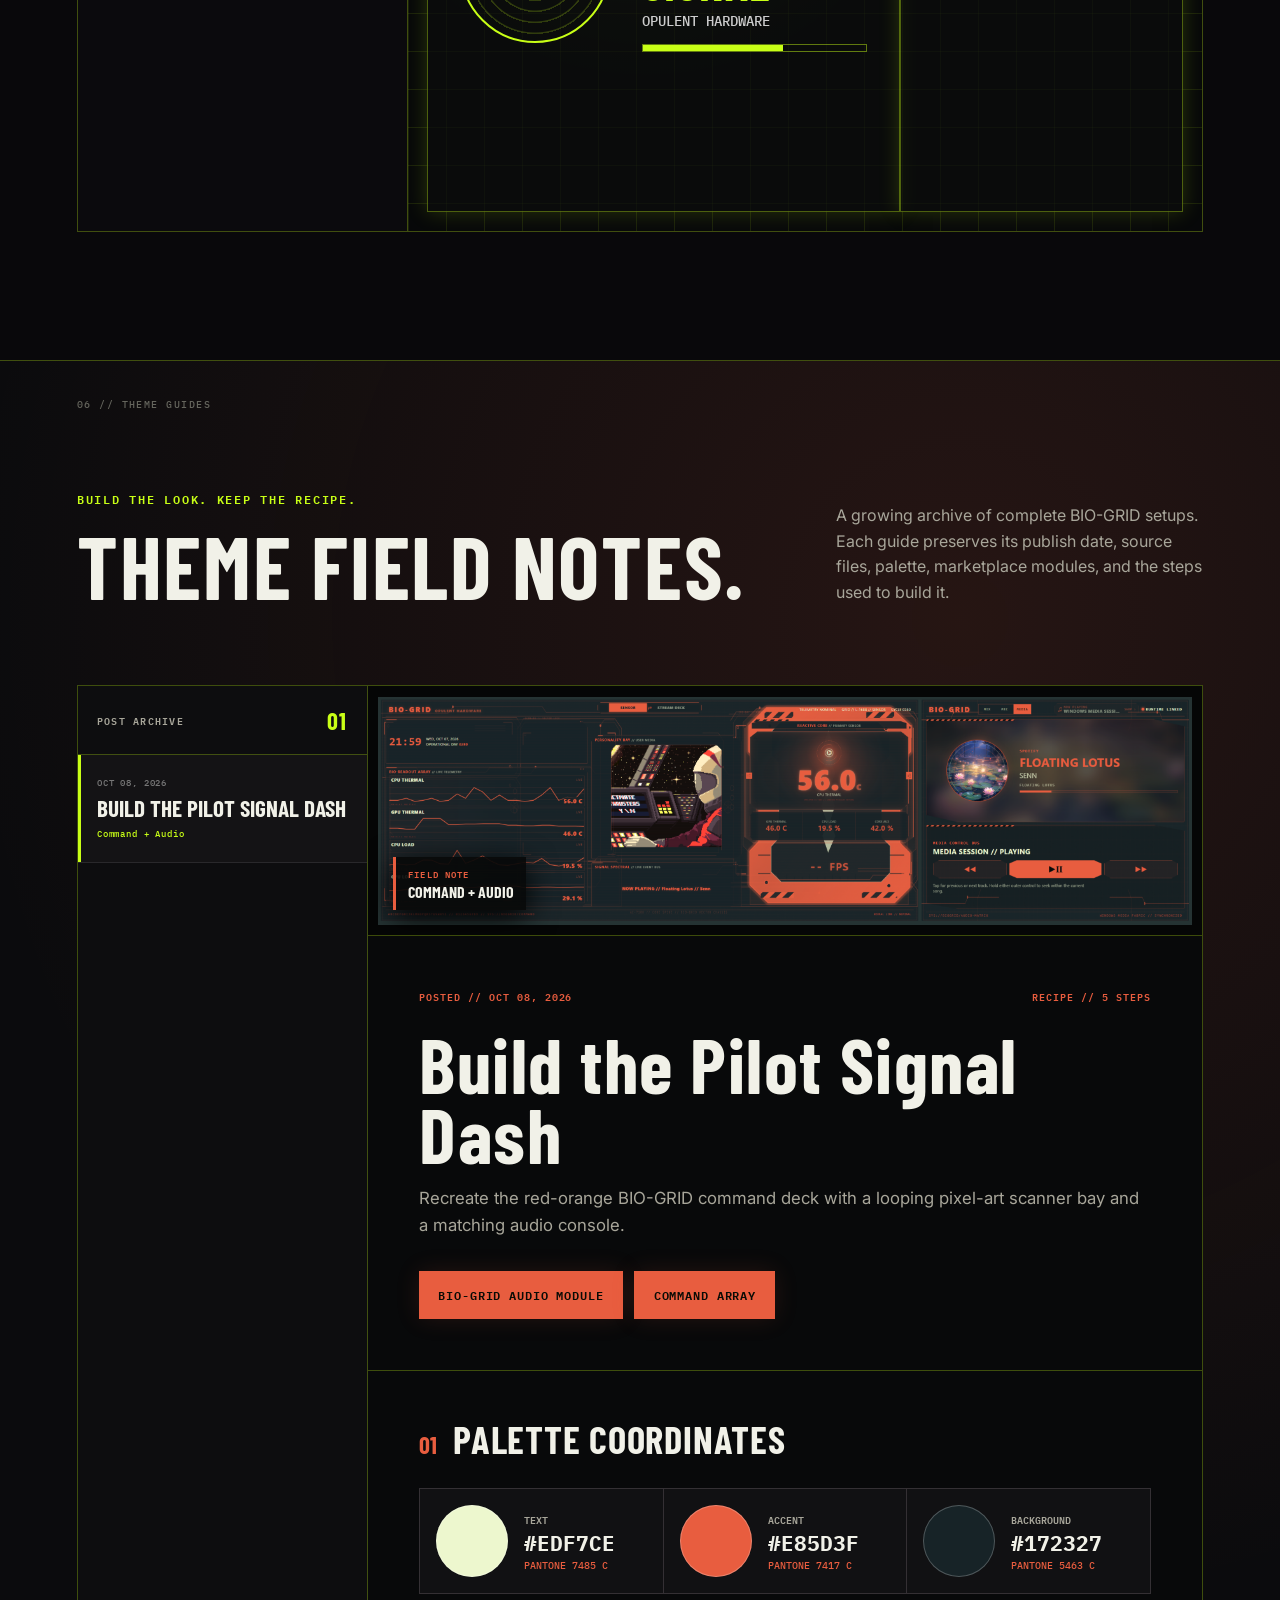
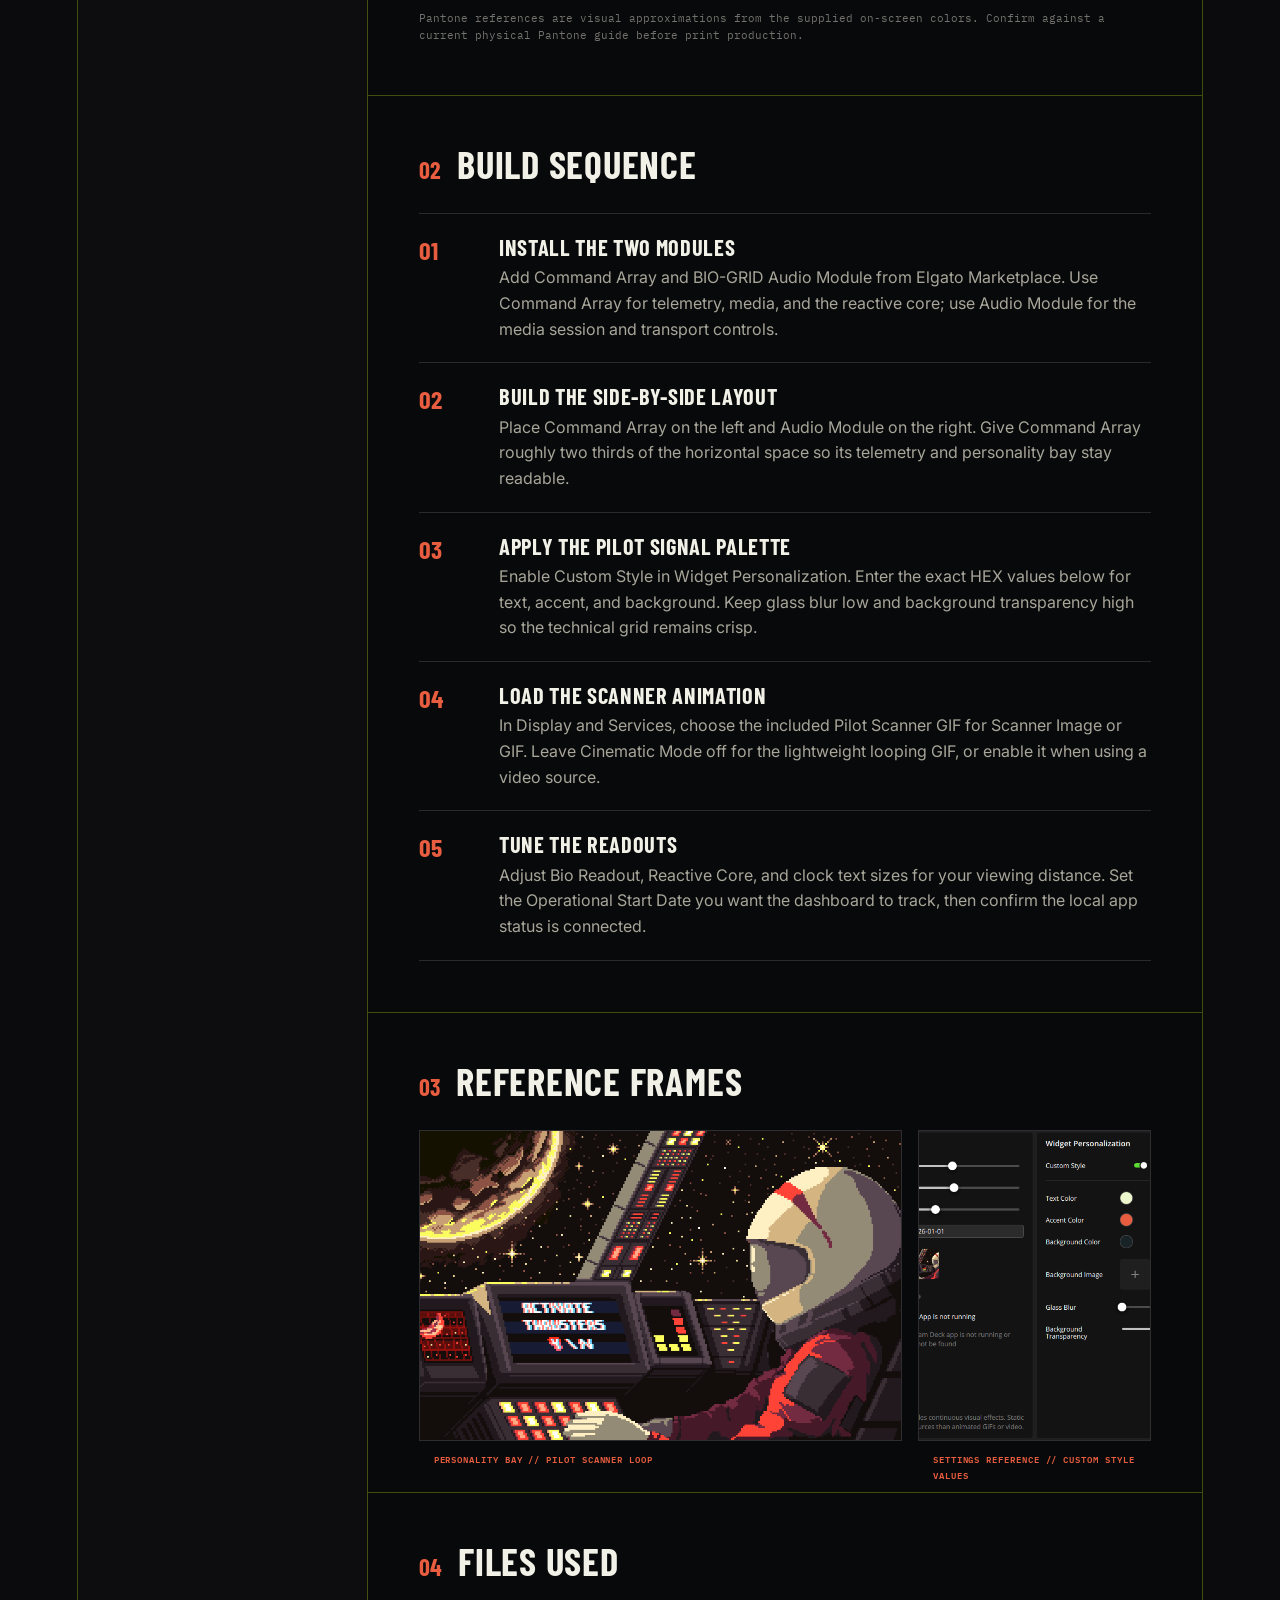
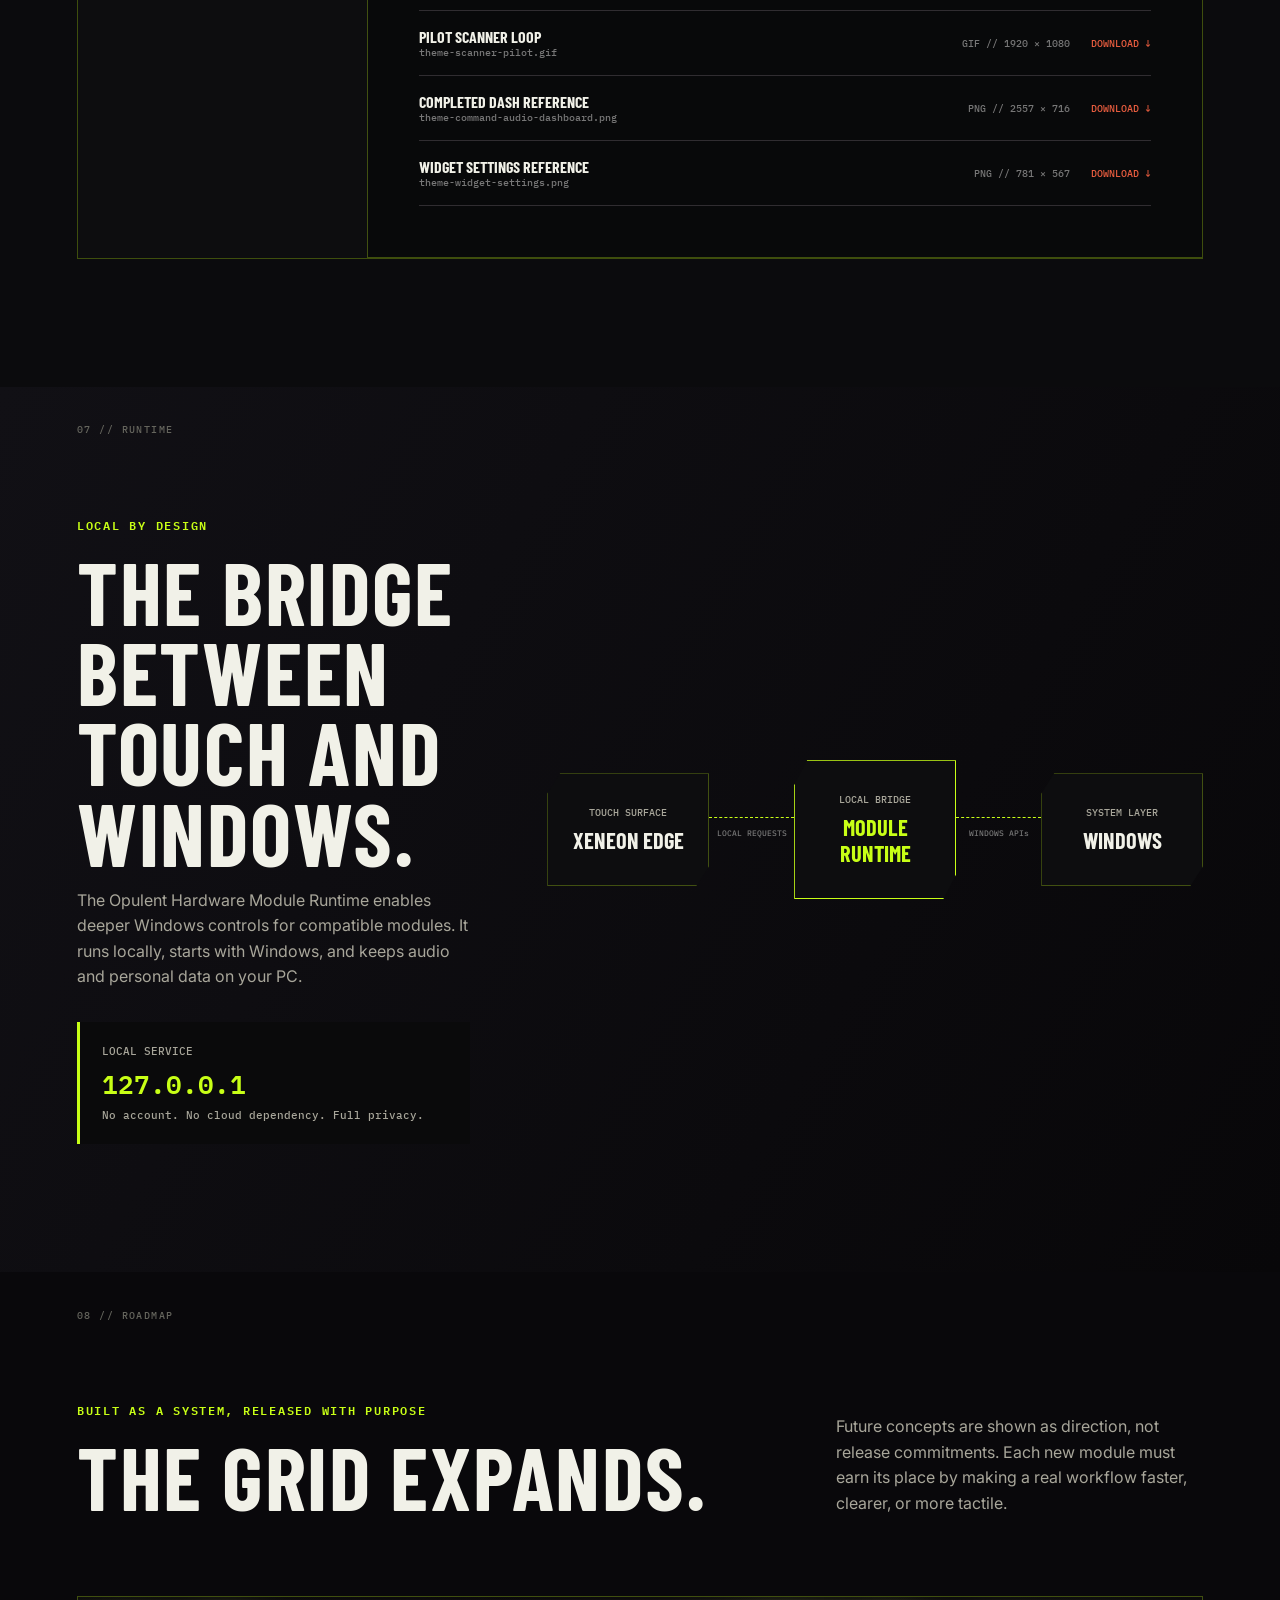
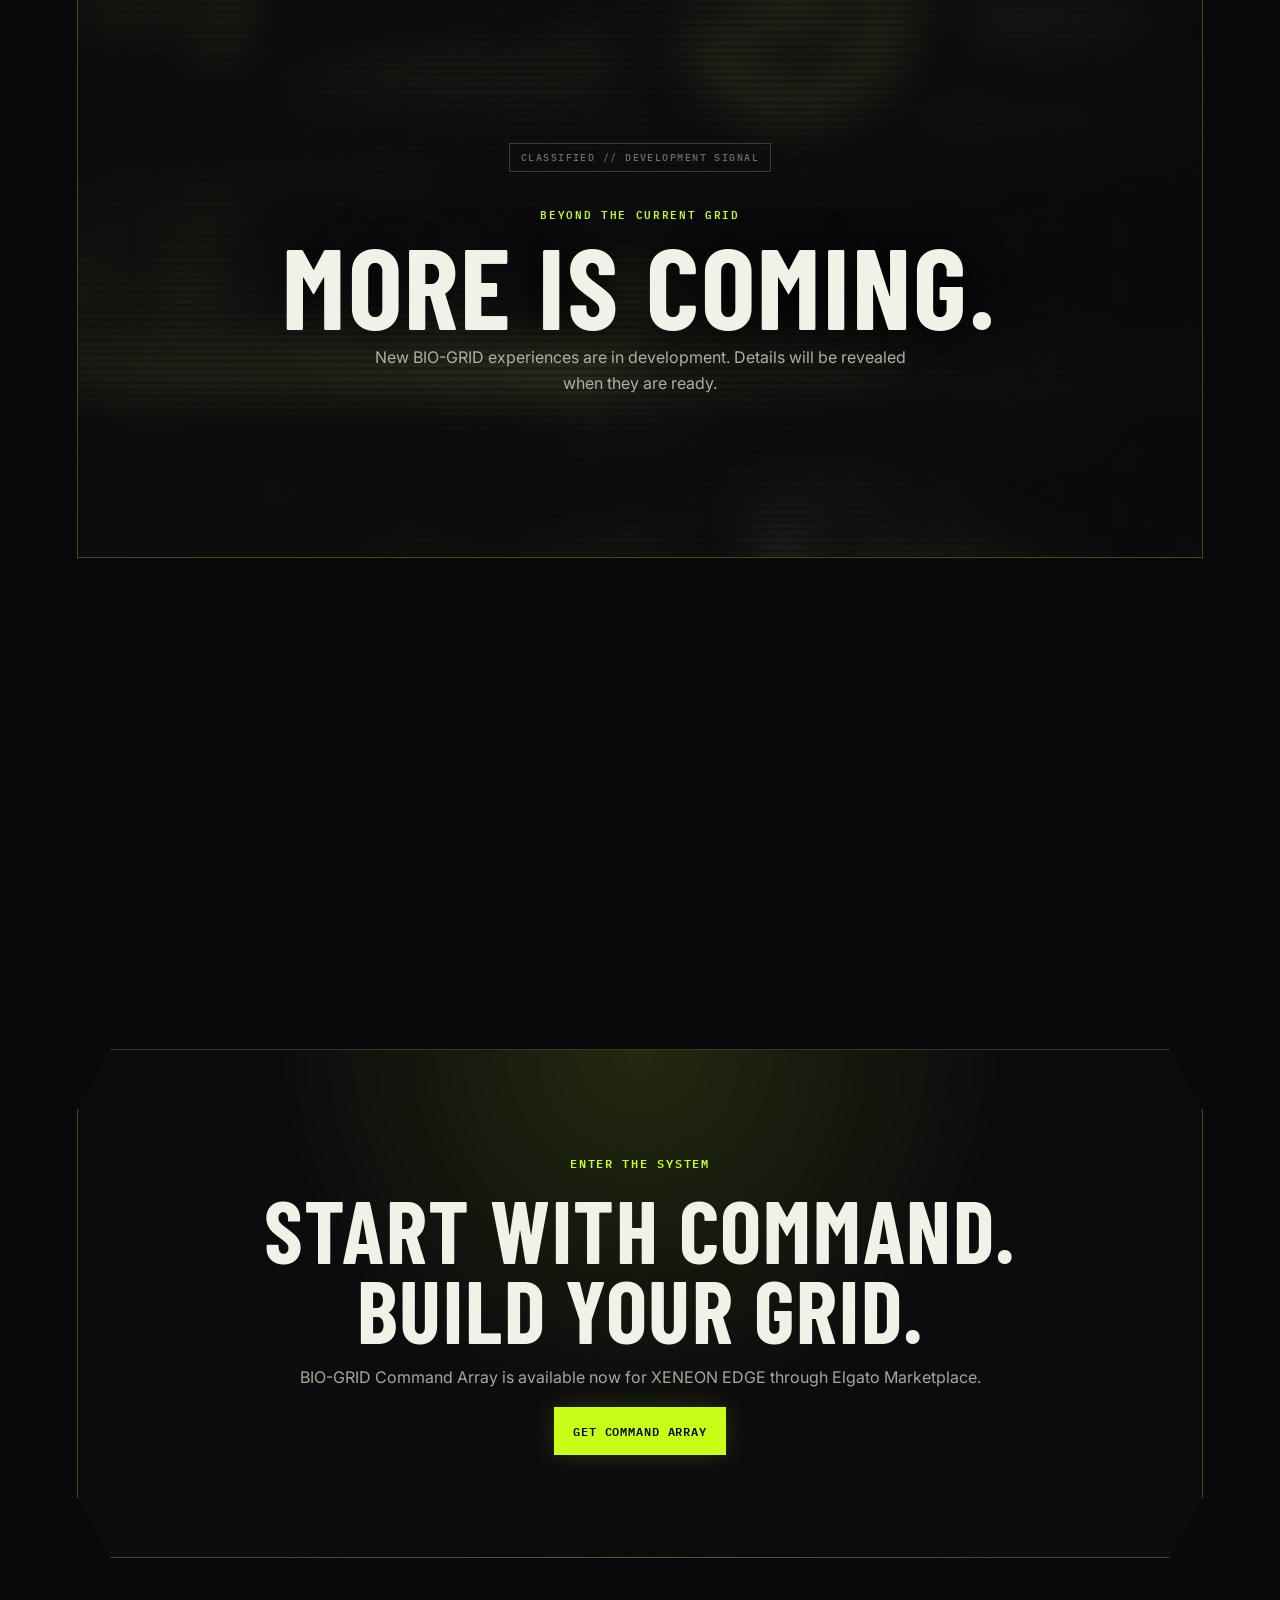
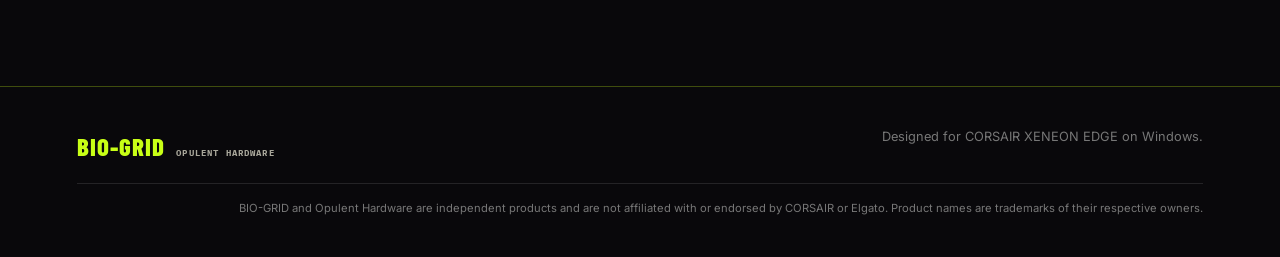
==== commit 8046e5f4: "Add files via upload" ====
--- a/index.html
+++ b/index.html
@@ -11,6 +11,7 @@
   <link href="https://fonts.googleapis.com/css2?family=Barlow+Condensed:wght@500;600;700;800&family=IBM+Plex+Mono:wght@400;500;600&family=Inter:wght@400;500;600&display=swap" rel="stylesheet">
   <link rel="icon" type="image/svg+xml" href="data:image/svg+xml,%3Csvg xmlns='http://www.w3.org/2000/svg' viewBox='0 0 64 64'%3E%3Crect width='64' height='64' rx='10' fill='%2309080b'/%3E%3Cpath d='M12 14h27l13 13v23H12z' fill='none' stroke='%23c8ff16' stroke-width='4'/%3E%3Cpath d='M23 25h18v7H23zm0 13h12v7H23z' fill='%23c8ff16'/%3E%3C/svg%3E">
   <link rel="stylesheet" href="styles.css">
+  <script src="theme-guides.js" defer></script>
   <script src="script.js" defer></script>
 </head>
 <body>
@@ -24,6 +25,7 @@
       <a href="#system">The system</a>
       <a href="#modules">Modules</a>
       <a href="#customize">Customize</a>
+      <a href="#theme-guides">Theme Guides</a>
       <a href="#roadmap">Roadmap</a>
       <a class="nav-cta" href="https://marketplace.elgato.com/product/bio-grid-command-array-b25e8c65-4689-4465-a2ab-68a0676e6e77">Get Command Array</a>
     </nav>
@@ -212,8 +214,26 @@
       </div>
     </section>
 
+    <section class="theme-guides-section section" id="theme-guides">
+      <div class="section-number">06 // THEME GUIDES</div>
+      <div class="section-heading split-heading reveal">
+        <div>
+          <p class="eyebrow">Build the look. Keep the recipe.</p>
+          <h2>THEME FIELD NOTES.</h2>
+        </div>
+        <p>A growing archive of complete BIO-GRID setups. Each guide preserves its publish date, source files, palette, marketplace modules, and the steps used to build it.</p>
+      </div>
+      <div class="guide-browser reveal">
+        <aside class="guide-index" aria-label="Theme guide archive">
+          <div class="guide-index-heading"><span>POST ARCHIVE</span><strong data-guide-count>00</strong></div>
+          <div class="guide-list" data-guide-list></div>
+        </aside>
+        <div class="guide-detail" data-guide-detail aria-live="polite"></div>
+      </div>
+    </section>
+
     <section class="runtime-section section">
-      <div class="section-number">06 // RUNTIME</div>
+      <div class="section-number">07 // RUNTIME</div>
       <div class="runtime-layout reveal">
         <div class="runtime-copy">
           <p class="eyebrow">Local by design</p>
@@ -232,7 +252,7 @@
     </section>
 
     <section class="roadmap-section section" id="roadmap">
-      <div class="section-number">07 // ROADMAP</div>
+      <div class="section-number">08 // ROADMAP</div>
       <div class="section-heading split-heading reveal">
         <div><p class="eyebrow">Built as a system, released with purpose</p><h2>THE GRID EXPANDS.</h2></div>
         <p>Future concepts are shown as direction, not release commitments. Each new module must earn its place by making a real workflow faster, clearer, or more tactile.</p>
--- a/styles.css
+++ b/styles.css
@@ -28,11 +28,22 @@
 .together-section{background:radial-gradient(circle at 50% 42%,rgba(200,255,22,.075),transparent 38%),#09090b;border-top:1px solid var(--line);overflow:hidden}.together-heading{display:grid;grid-template-columns:1.15fr .85fr;gap:7vw;align-items:end;margin-bottom:3.5rem}.together-heading h2{font-size:clamp(3.6rem,7.5vw,8rem);margin:0}.together-heading>p{max-width:590px;color:var(--muted);margin-bottom:.7rem}.together-visual{margin:0}.together-frame{position:relative;border:1px solid rgba(200,255,22,.35);padding:.7rem;background:#080808;box-shadow:0 30px 90px #000,0 0 50px rgba(200,255,22,.06);clip-path:polygon(2% 0,98% 0,100% 8%,100% 92%,98% 100%,2% 100%,0 92%,0 8%)}.together-frame:before{content:"";position:absolute;z-index:2;inset:.7rem;pointer-events:none;background:linear-gradient(90deg,transparent 49.85%,var(--accent) 50%,transparent 50.15%);opacity:.36}.together-frame img{width:100%;aspect-ratio:3.57/1;object-fit:cover}.module-marker{position:absolute;z-index:3;top:1.5rem;padding:.45rem .7rem;background:rgba(7,8,8,.88);border:1px solid var(--accent);color:var(--accent);font:600 .62rem var(--mono);letter-spacing:.12em}.marker-command{left:2rem}.marker-audio{right:2rem}.together-visual figcaption{display:flex;align-items:center;gap:1rem;padding:1rem .5rem;font:500 .64rem var(--mono);letter-spacing:.1em;color:#777}.together-visual figcaption i{flex:1;border-top:1px solid var(--line)}.together-features{display:grid;grid-template-columns:repeat(3,1fr);gap:1px;margin-top:3rem;border:1px solid var(--line);background:var(--line)}.together-features div{display:flex;align-items:center;gap:1rem;padding:1.3rem;background:#0c0c0e}.together-features strong{font:700 1.8rem var(--display);color:var(--accent)}.together-features span{font:500 .7rem/1.5 var(--mono);text-transform:uppercase;color:#bbb}
 .sizes-section{background:#0d0c10}.size-layout{display:grid;grid-template-columns:.7fr 1.3fr;gap:5vw;align-items:center}.size-layout-copy-only{display:block}.size-layout-copy-only .size-copy{max-width:1050px}.size-layout-copy-only .size-copy>p:not(.eyebrow):not(.size-readout){max-width:720px}.size-copy p:not(.eyebrow){color:var(--muted)}.size-switcher{display:flex;margin:2rem 0 1rem}.size-switcher button{width:56px;height:46px;border:1px solid #373638;background:#151417;color:#777;font:600 .8rem var(--mono)}.size-switcher button.active{background:var(--accent);color:#090909;border-color:var(--accent)}.size-readout{font:600 .7rem var(--mono);letter-spacing:.1em}.size-readout span{color:var(--accent)}
 .customize-section{--preview-accent:#c8ff16;--preview-surface:.72;--preview-glow:.54}.customizer{display:grid;grid-template-columns:330px 1fr;border:1px solid var(--line);min-height:600px;background:#0b0a0d}.customizer-controls{padding:2rem;border-right:1px solid var(--line)}.control-title{font:600 .75rem var(--mono);color:var(--accent);letter-spacing:.12em;margin-bottom:2rem}.customizer-controls label{display:block;margin:0 0 1.8rem;font:500 .76rem var(--mono);color:#bbb}.customizer-controls output{float:right;color:var(--preview-accent)}.swatches{display:flex;gap:.7rem;margin-top:.9rem}.swatch{width:34px;height:34px;border-radius:50%;background:var(--swatch);border:4px solid #151417;outline:1px solid transparent}.swatch.active{outline-color:#fff}.customizer input[type=range]{width:100%;accent-color:var(--preview-accent);margin-top:.8rem}.toggle{display:flex;gap:.7rem;align-items:center;background:none;border:0;padding:0;color:#bbb;font:500 .76rem var(--mono)}.toggle span{position:relative;width:38px;height:21px;border-radius:20px;background:#333}.toggle span:after{content:"";position:absolute;width:15px;height:15px;left:3px;top:3px;border-radius:50%;background:#aaa;transition:.2s}.toggle.active span{background:var(--preview-accent)}.toggle.active span:after{left:20px;background:#070707}.customizer-preview{position:relative;padding:1.2rem;display:grid;grid-template-columns:1.25fr .75fr;grid-template-rows:auto 1fr;background:radial-gradient(circle at 30% 25%,color-mix(in srgb,var(--preview-accent) 12%,transparent),transparent 43%),#070809;overflow:hidden}.customizer-preview:before{content:"";position:absolute;inset:0;background-image:linear-gradient(color-mix(in srgb,var(--preview-accent) 10%,transparent) 1px,transparent 1px),linear-gradient(90deg,color-mix(in srgb,var(--preview-accent) 10%,transparent) 1px,transparent 1px);background-size:38px 38px;opacity:1;transition:opacity .2s}.customizer-preview.grid-off:before{opacity:0}.preview-top,.preview-panel{position:relative;z-index:2}.preview-top{grid-column:1/-1;height:55px;display:flex;align-items:center;gap:1rem;border:1px solid color-mix(in srgb,var(--preview-accent) 40%,transparent);padding:0 1rem;font:600 .7rem var(--mono)}.preview-top b{font:800 1.35rem var(--display);color:var(--preview-accent);margin-right:auto}.preview-top span{padding:.45rem .8rem}.preview-top .active-tab{background:var(--preview-accent);color:#090909}.preview-top em{margin-left:auto;font-style:normal;color:var(--preview-accent)}.preview-panel{margin-top:1rem;padding:2rem;background:rgba(12,13,13,var(--preview-surface));border:1px solid color-mix(in srgb,var(--preview-accent) 35%,transparent);box-shadow:0 0 calc(38px * var(--preview-glow)) color-mix(in srgb,var(--preview-accent) 18%,transparent)}.preview-media{display:flex;align-items:center;gap:2rem}.preview-media>div:last-child{flex:1}.album-disc{width:150px;aspect-ratio:1;border-radius:50%;display:grid;place-items:center;border:2px solid var(--preview-accent);font:800 3rem var(--display);color:var(--preview-accent);background:repeating-radial-gradient(circle,transparent 0 9px,color-mix(in srgb,var(--preview-accent) 20%,transparent) 10px 11px)}.preview-panel small{font:600 .66rem var(--mono);color:var(--preview-accent)}.preview-media h3{font-size:3rem;margin:.4rem 0;color:var(--preview-accent)}.preview-media p{font:500 .9rem var(--mono);color:#ccc}.progress{height:8px;border:1px solid color-mix(in srgb,var(--preview-accent) 45%,transparent)}.progress i{display:block;height:100%;width:63%;background:var(--preview-accent)}.preview-controls h4{font-size:1.7rem;margin:.4rem 0 2rem}.transport{display:flex;gap:.6rem}.transport button{flex:1;min-height:60px;border:1px solid color-mix(in srgb,var(--preview-accent) 35%,transparent);background:#111;color:var(--preview-accent)}.transport .play{background:var(--preview-accent);color:#080808}
+.theme-guides-section{background:radial-gradient(circle at 75% 8%,rgba(232,93,63,.12),transparent 32%),#0b0b0d;border-top:1px solid var(--line)}
+.guide-browser{display:grid;grid-template-columns:minmax(230px,290px) minmax(0,1fr);border:1px solid var(--line);background:#08090a}
+.guide-index{border-right:1px solid var(--line);background:#0d0d0f}.guide-index-heading{display:flex;justify-content:space-between;align-items:center;padding:1.2rem;border-bottom:1px solid var(--line);font:600 .64rem var(--mono);letter-spacing:.12em;color:var(--muted)}.guide-index-heading strong{font:700 1.5rem var(--display);color:var(--accent)}
+.guide-list{display:grid}.guide-list-item{position:relative;text-align:left;padding:1.35rem 1.2rem;border:0;border-bottom:1px solid #29282b;background:transparent;color:var(--ink);cursor:pointer}.guide-list-item:before{content:"";position:absolute;left:0;top:0;bottom:0;width:3px;background:transparent}.guide-list-item span,.guide-list-item small{display:block;font:500 .58rem var(--mono);letter-spacing:.09em;color:#777}.guide-list-item strong{display:block;margin:.45rem 0;font:700 1.45rem/1 var(--display);text-transform:uppercase}.guide-list-item:hover,.guide-list-item:focus-visible,.guide-list-item.active{background:#141315}.guide-list-item.active:before{background:var(--accent)}.guide-list-item.active small{color:var(--accent)}
+.guide-detail{min-width:0}.guide-post{--guide-accent:#e85d3f}.guide-hero{position:relative;padding:.65rem;background:#050606;border-bottom:1px solid var(--line);overflow:hidden}.guide-hero img{width:100%;aspect-ratio:3.57/1;object-fit:cover}.guide-hero-stamp{position:absolute;left:1.6rem;bottom:1.6rem;display:grid;padding:.55rem .75rem;background:rgba(7,8,8,.9);border-left:3px solid var(--guide-accent);box-shadow:0 8px 30px #000}.guide-hero-stamp span{font:600 .54rem var(--mono);letter-spacing:.12em;color:var(--guide-accent)}.guide-hero-stamp strong{font:700 1rem var(--display);text-transform:uppercase}
+.guide-post-header{padding:clamp(1.5rem,4vw,4rem);border-bottom:1px solid var(--line)}.guide-post-meta{display:flex;justify-content:space-between;gap:1rem;margin-bottom:1.4rem;font:600 .61rem var(--mono);letter-spacing:.1em;color:var(--guide-accent)}.guide-post-header h3{font-size:clamp(3.2rem,6vw,6.5rem);margin-bottom:1rem}.guide-post-header>p{max-width:800px;color:var(--muted);font-size:1.05rem}.guide-products{display:flex;gap:.7rem;flex-wrap:wrap;margin-top:2rem}.guide-products .button-primary{background:var(--guide-accent);border-color:var(--guide-accent);box-shadow:0 0 24px rgba(232,93,63,.13)}
+.guide-block{padding:clamp(1.5rem,4vw,4rem);border-bottom:1px solid var(--line)}.guide-block-heading{display:flex;align-items:baseline;gap:1rem;margin-bottom:1.8rem}.guide-block-heading>span{font:700 1.5rem var(--display);color:var(--guide-accent)}.guide-block-heading h4{font-size:clamp(2rem,3vw,3.2rem);margin:0;text-transform:uppercase}
+.palette-grid{display:grid;grid-template-columns:repeat(3,1fr);gap:1px;background:#343034;border:1px solid #343034}.palette-chip{display:grid;grid-template-columns:72px 1fr;gap:1rem;align-items:center;padding:1rem;background:#111113}.palette-chip>i{display:block;width:72px;aspect-ratio:1;background:var(--theme-color);border-radius:50%;box-shadow:inset 0 0 0 1px rgba(255,255,255,.24)}.palette-chip small,.palette-chip strong,.palette-chip span{display:block}.palette-chip small{font:600 .6rem var(--mono);color:var(--muted);text-transform:uppercase}.palette-chip strong{font:700 1.3rem var(--mono);margin:.15rem 0}.palette-chip span{font:500 .62rem var(--mono);color:var(--guide-accent)}.pantone-note{margin:1rem 0 0;font:400 .68rem/1.55 var(--mono);color:#73716d}
+.guide-steps{list-style:none;padding:0;margin:0;border-top:1px solid #2b292c}.guide-steps li{display:grid;grid-template-columns:64px 1fr;gap:1rem;padding:1.25rem 0;border-bottom:1px solid #2b292c}.guide-steps li>span{font:700 1.6rem var(--display);color:var(--guide-accent)}.guide-steps h5{font:700 1.4rem var(--display);letter-spacing:.03em;text-transform:uppercase;margin:0 0 .35rem}.guide-steps p{max-width:850px;margin:0;color:var(--muted)}
+.guide-gallery{display:grid;grid-template-columns:1.35fr .65fr;gap:1rem}.guide-gallery figure{margin:0;background:#050506;border:1px solid #302d31}.guide-gallery img{width:100%;height:100%;max-height:520px;aspect-ratio:16/9;object-fit:cover}.guide-gallery figcaption{padding:.7rem .85rem;font:600 .58rem var(--mono);letter-spacing:.1em;color:var(--guide-accent)}
+.guide-files{border-top:1px solid #302d31}.guide-files a{display:grid;grid-template-columns:1fr auto auto;gap:1.3rem;align-items:center;padding:1rem 0;border-bottom:1px solid #302d31}.guide-files span strong,.guide-files span small{display:block}.guide-files span strong{font:700 1rem var(--display);text-transform:uppercase}.guide-files span small,.guide-files em,.guide-files b{font:500 .61rem var(--mono);font-style:normal;color:#777}.guide-files b{color:var(--guide-accent)}.guide-files a:hover b,.guide-files a:focus-visible b{color:var(--ink)}
 .runtime-section{background:linear-gradient(120deg,#111015,#080709)}.runtime-layout{display:grid;grid-template-columns:.75fr 1.25fr;gap:6vw;align-items:center}.runtime-copy>p:not(.eyebrow){color:var(--muted);max-width:620px}.privacy-note{margin-top:2rem;padding:1.4rem;border-left:3px solid var(--accent);background:#0a0a0b;display:grid;gap:.3rem}.privacy-note span,.privacy-note small{font:500 .68rem var(--mono);color:var(--muted)}.privacy-note strong{font:600 1.6rem var(--mono);color:var(--accent)}.runtime-diagram{display:grid;grid-template-columns:1fr auto 1fr auto 1fr;align-items:center}.node{border:1px solid var(--line);padding:2rem 1rem;text-align:center;background:#0d0d0f;clip-path:polygon(8% 0,100% 0,100% 82%,92% 100%,0 100%,0 18%)}.node small{display:block;font:500 .6rem var(--mono);color:var(--muted)}.node strong{display:block;font:700 1.4rem var(--display);margin-top:.5rem}.runtime-node{border-color:var(--accent);box-shadow:0 0 40px rgba(200,255,22,.1)}.runtime-node strong{color:var(--accent)}.signal{width:85px;text-align:center}.signal i{display:block;border-top:1px dashed var(--accent)}.signal span{font:500 .5rem var(--mono);color:#777}
 .roadmap-section{overflow:hidden}.roadmap-shell{position:relative;border:1px solid var(--line);background:#0b0b0d;min-height:560px;overflow:hidden}.roadmap-teaser .roadmap-visual{position:absolute;inset:-4%;padding:0}.roadmap-teaser .roadmap-visual:after{content:"";position:absolute;inset:0;background:linear-gradient(90deg,rgba(8,8,10,.72),rgba(8,8,10,.36),rgba(8,8,10,.82)),repeating-linear-gradient(0deg,rgba(0,0,0,.22) 0 3px,transparent 3px 7px)}.roadmap-teaser .roadmap-visual img{width:100%;height:100%;object-fit:cover;filter:blur(24px) saturate(.55) brightness(.52);transform:scale(1.12)}.teaser-shroud{position:relative;z-index:2;min-height:560px;display:flex;flex-direction:column;align-items:center;justify-content:center;text-align:center;padding:3rem}.teaser-shroud:before{content:"CLASSIFIED // DEVELOPMENT SIGNAL";font:500 .6rem var(--mono);letter-spacing:.15em;color:#6e6e67;border:1px solid #3b3b38;padding:.45rem .7rem;margin-bottom:2rem}.teaser-shroud span{font:600 .7rem var(--mono);letter-spacing:.15em;color:var(--accent)}.teaser-shroud h3{font-size:clamp(4rem,9vw,9rem);margin:.5rem 0;color:var(--ink);text-shadow:0 0 40px #000}.teaser-shroud p{max-width:560px;color:#b0afa7}.timeline{display:grid;grid-template-columns:repeat(4,1fr);margin-top:5rem;border-top:1px solid #333}.milestone{position:relative;padding:2rem 1rem 0 0}.milestone:before{content:"";position:absolute;top:-6px;left:0;width:11px;height:11px;border-radius:50%;background:#3d3d3d}.milestone.complete:before,.milestone.current:before{background:var(--accent);box-shadow:0 0 14px var(--accent)}.milestone span{font:600 .62rem var(--mono);color:var(--accent)}.milestone h3{font-size:1.8rem;margin:.4rem 0}.milestone p{font-size:.85rem;color:var(--muted);max-width:250px}
 .closing-section{text-align:center}.closing-frame{max-width:1200px;margin:auto;padding:clamp(3rem,8vw,8rem);border:1px solid var(--line);background:radial-gradient(circle at 50% 0,rgba(200,255,22,.12),transparent 48%),#0c0c0e;clip-path:polygon(3% 0,97% 0,100% 12%,100% 88%,97% 100%,3% 100%,0 88%,0 12%)}.closing-frame p:not(.eyebrow){color:var(--muted)}
 footer{border-top:1px solid var(--line);padding:2.5rem clamp(1.2rem,6vw,8rem);display:grid;grid-template-columns:1fr 1fr;gap:1rem;color:#777;font-size:.8rem}footer>p{text-align:right;margin:0}.legal{grid-column:1/-1;font-size:.7rem;border-top:1px solid #242326;padding-top:1rem}
 .reveal{opacity:0;transform:translateY(24px);transition:opacity .75s ease,transform .75s ease}.reveal.visible{opacity:1;transform:none}
-@media (max-width:1100px){.hero{grid-template-columns:1fr;padding-top:8rem}.hero-visual{max-width:900px}.split-heading,.product,.product-audio,.size-layout,.runtime-layout,.together-heading{grid-template-columns:1fr}.product-audio .product-copy{order:2}.roadmap-shell{grid-template-columns:150px 1fr}.roadmap-caption{grid-column:1/-1;border-left:0;border-top:1px solid var(--line)}.customizer{grid-template-columns:260px 1fr}.customizer-preview{grid-template-columns:1fr}.preview-controls{margin-top:0}}
-@media (max-width:780px){.site-header{height:64px}.menu-button{display:block}.site-header nav{position:absolute;left:0;right:0;top:64px;display:none;flex-direction:column;align-items:stretch;padding:1rem;background:#0b0a0d;border-bottom:1px solid var(--line)}.site-header nav.open{display:flex}.hero{display:block;min-height:auto;padding-top:8rem}.hero-copy{margin-bottom:4rem}h1{font-size:clamp(4rem,20vw,6rem)}.hero-stats,.system-grid,.timeline,.together-features{grid-template-columns:1fr}.hero-stats{gap:.5rem}.system-grid{background:none;gap:1rem}.split-heading{display:block}.product{padding:0;margin-bottom:6rem}.product-copy h3{font-size:3.8rem}.together-heading{display:block}.together-frame{padding:.35rem;overflow:hidden}.together-frame img{width:180%;max-width:none;transform:translateX(-22%)}.module-marker{top:1rem}.marker-command{left:1rem}.marker-audio{right:1rem}.together-visual figcaption{display:none}.customizer{grid-template-columns:1fr}.customizer-controls{border-right:0;border-bottom:1px solid var(--line)}.customizer-preview{padding:.6rem}.preview-top em{display:none}.preview-media{display:block}.album-disc{width:110px;margin-bottom:1rem}.preview-media h3{font-size:2rem}.runtime-diagram{grid-template-columns:1fr}.signal{width:100%;height:65px;display:flex;flex-direction:column;justify-content:center}.roadmap-shell,.teaser-shroud{min-height:430px}.timeline{border:0}.milestone{border-top:1px solid #333}footer{grid-template-columns:1fr}footer>p{text-align:left}.legal{grid-column:auto}.wordmark small{display:none}}
+@media (max-width:1100px){.hero{grid-template-columns:1fr;padding-top:8rem}.hero-visual{max-width:900px}.split-heading,.product,.product-audio,.size-layout,.runtime-layout,.together-heading{grid-template-columns:1fr}.product-audio .product-copy{order:2}.roadmap-shell{grid-template-columns:150px 1fr}.roadmap-caption{grid-column:1/-1;border-left:0;border-top:1px solid var(--line)}.customizer{grid-template-columns:260px 1fr}.customizer-preview{grid-template-columns:1fr}.preview-controls{margin-top:0}.site-header nav{gap:.75rem}.palette-grid{grid-template-columns:1fr}.guide-gallery{grid-template-columns:1fr}}
+@media (max-width:780px){.site-header{height:64px}.menu-button{display:block}.site-header nav{position:absolute;left:0;right:0;top:64px;display:none;flex-direction:column;align-items:stretch;padding:1rem;background:#0b0a0d;border-bottom:1px solid var(--line)}.site-header nav.open{display:flex}.hero{display:block;min-height:auto;padding-top:8rem}.hero-copy{margin-bottom:4rem}h1{font-size:clamp(4rem,20vw,6rem)}.hero-stats,.system-grid,.timeline,.together-features{grid-template-columns:1fr}.hero-stats{gap:.5rem}.system-grid{background:none;gap:1rem}.split-heading{display:block}.product{padding:0;margin-bottom:6rem}.product-copy h3{font-size:3.8rem}.together-heading{display:block}.together-frame{padding:.35rem;overflow:hidden}.together-frame img{width:180%;max-width:none;transform:translateX(-22%)}.module-marker{top:1rem}.marker-command{left:1rem}.marker-audio{right:1rem}.together-visual figcaption{display:none}.customizer{grid-template-columns:1fr}.customizer-controls{border-right:0;border-bottom:1px solid var(--line)}.customizer-preview{padding:.6rem}.preview-top em{display:none}.preview-media{display:block}.album-disc{width:110px;margin-bottom:1rem}.preview-media h3{font-size:2rem}.guide-browser{grid-template-columns:1fr}.guide-index{border-right:0;border-bottom:1px solid var(--line)}.guide-list{display:flex;overflow-x:auto}.guide-list-item{min-width:250px;border-right:1px solid #29282b}.guide-post-meta{display:grid}.guide-hero img{min-height:180px}.guide-hero-stamp{left:1rem;bottom:1rem}.guide-files a{grid-template-columns:1fr auto}.guide-files em{grid-column:1/-1;grid-row:2}.runtime-diagram{grid-template-columns:1fr}.signal{width:100%;height:65px;display:flex;flex-direction:column;justify-content:center}.roadmap-shell,.teaser-shroud{min-height:430px}.timeline{border:0}.milestone{border-top:1px solid #333}footer{grid-template-columns:1fr}footer>p{text-align:left}.legal{grid-column:auto}.wordmark small{display:none}}
 @media (prefers-reduced-motion:reduce){html{scroll-behavior:auto}.reveal{opacity:1;transform:none;transition:none}.visual-frame{transform:none}.product-media img{transition:none}}
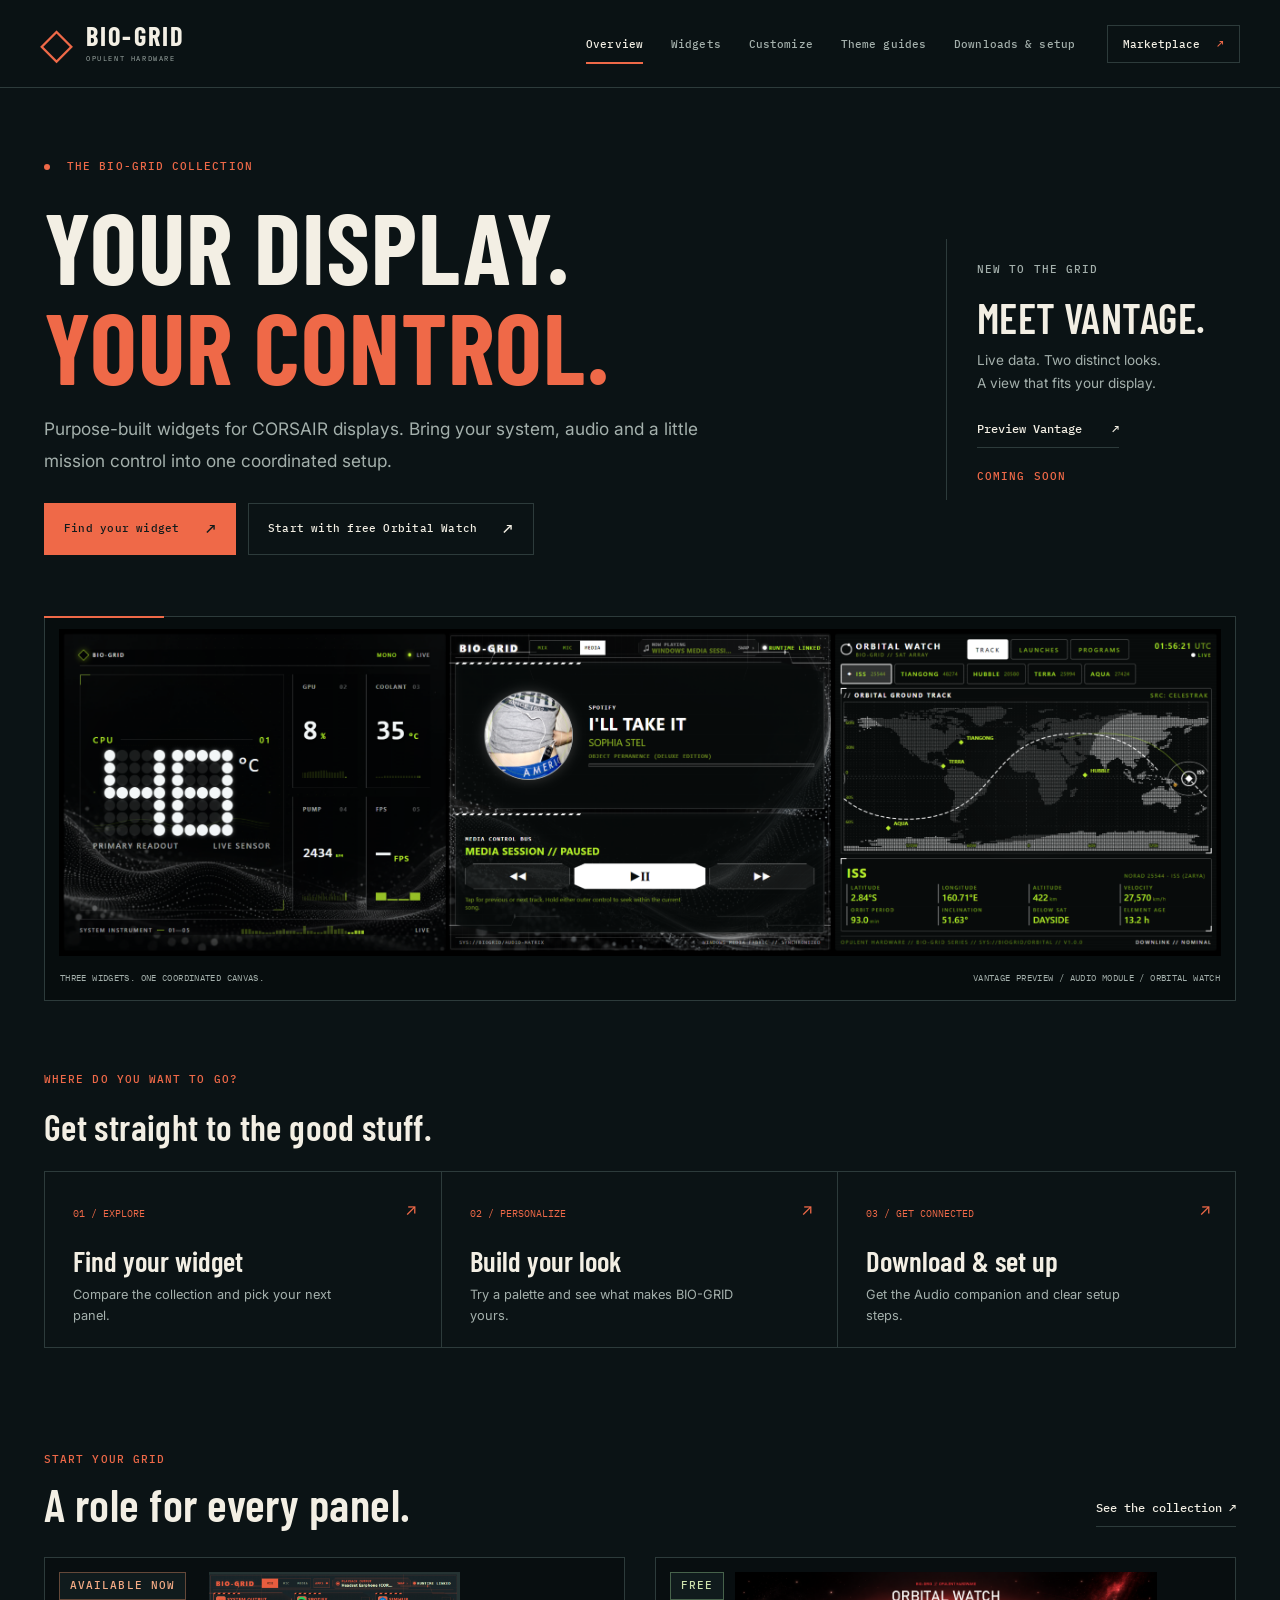
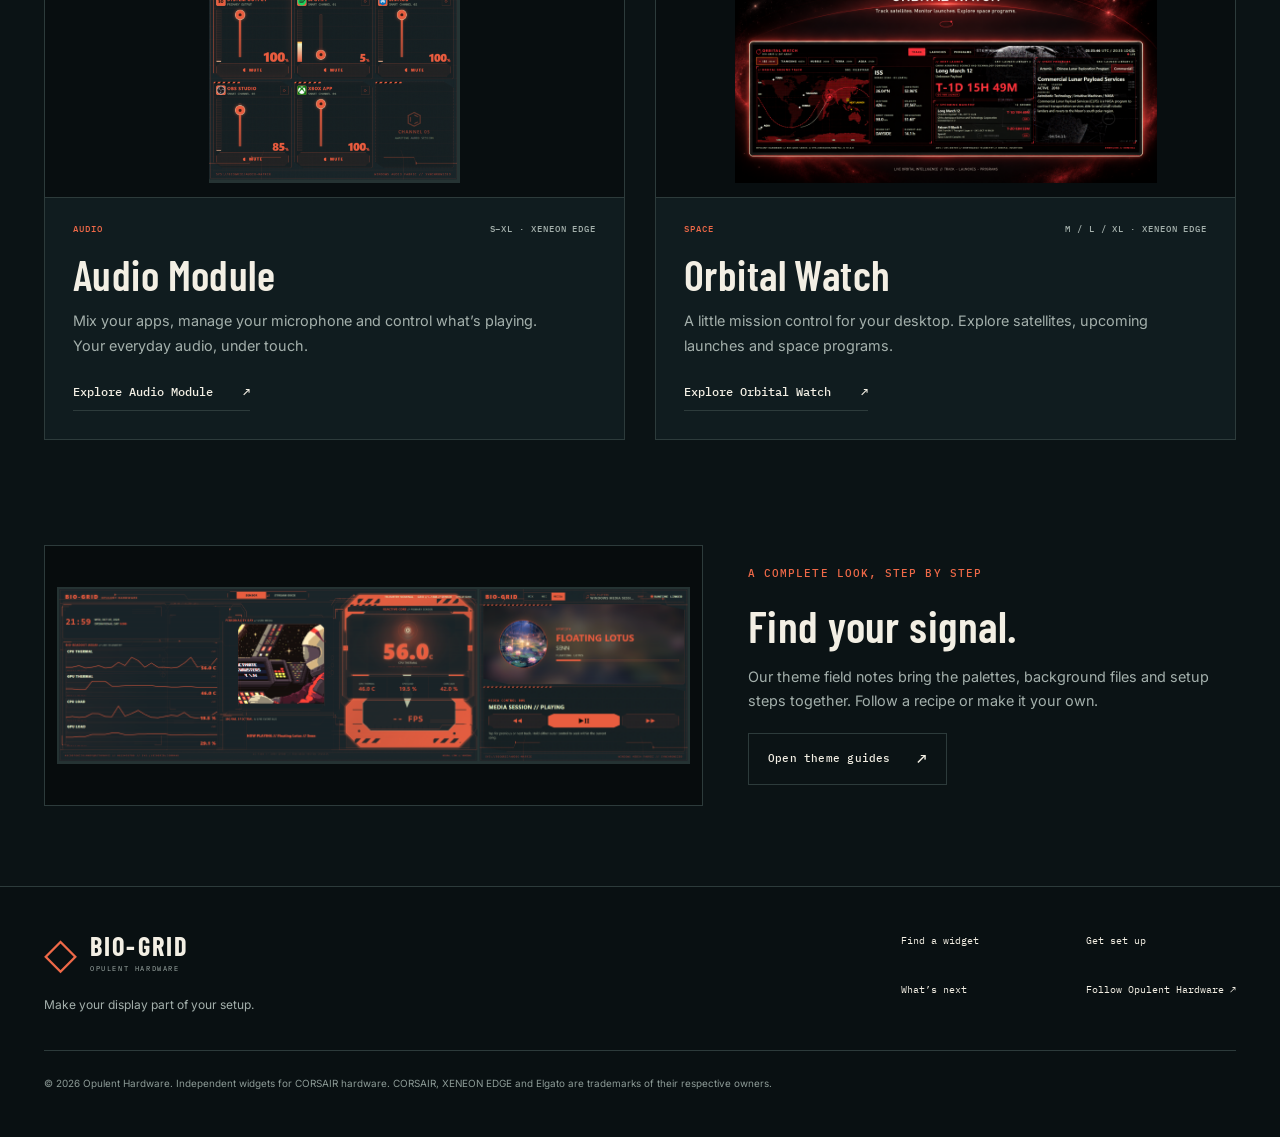
==== commit aa369efa: "Add files via upload" ====
--- a/index.html
+++ b/index.html
@@ -1,294 +1,23 @@
 <!doctype html>
-<html lang="en">
-<head>
-  <meta charset="utf-8">
-  <meta name="viewport" content="width=device-width, initial-scale=1">
-  <meta name="theme-color" content="#09080b">
-  <meta name="description" content="BIO-GRID transforms CORSAIR XENEON EDGE into a customizable command, audio, media, and system control surface.">
-  <title>BIO-GRID — A control system for XENEON EDGE</title>
-  <link rel="preconnect" href="https://fonts.googleapis.com">
-  <link rel="preconnect" href="https://fonts.gstatic.com" crossorigin>
-  <link href="https://fonts.googleapis.com/css2?family=Barlow+Condensed:wght@500;600;700;800&family=IBM+Plex+Mono:wght@400;500;600&family=Inter:wght@400;500;600&display=swap" rel="stylesheet">
-  <link rel="icon" type="image/svg+xml" href="data:image/svg+xml,%3Csvg xmlns='http://www.w3.org/2000/svg' viewBox='0 0 64 64'%3E%3Crect width='64' height='64' rx='10' fill='%2309080b'/%3E%3Cpath d='M12 14h27l13 13v23H12z' fill='none' stroke='%23c8ff16' stroke-width='4'/%3E%3Cpath d='M23 25h18v7H23zm0 13h12v7H23z' fill='%23c8ff16'/%3E%3C/svg%3E">
-  <link rel="stylesheet" href="styles.css">
-  <script src="theme-guides.js" defer></script>
-  <script src="script.js" defer></script>
-</head>
-<body>
-  <a class="skip-link" href="#main">Skip to content</a>
-  <header class="site-header" data-header>
-    <a class="wordmark" href="#top" aria-label="BIO-GRID home">
-      <span>BIO-GRID</span><small>OPULENT HARDWARE</small>
-    </a>
-    <button class="menu-button" type="button" aria-expanded="false" aria-controls="site-nav">MENU</button>
-    <nav id="site-nav" aria-label="Primary navigation">
-      <a href="#system">The system</a>
-      <a href="#modules">Modules</a>
-      <a href="#customize">Customize</a>
-      <a href="#theme-guides">Theme Guides</a>
-      <a href="#roadmap">Roadmap</a>
-      <a class="nav-cta" href="https://marketplace.elgato.com/product/bio-grid-command-array-b25e8c65-4689-4465-a2ab-68a0676e6e77">Get Command Array</a>
-    </nav>
-  </header>
-
-  <main id="main">
-    <section class="hero" id="top">
-      <div class="hero-grid" aria-hidden="true"></div>
-      <div class="hero-copy reveal">
-        <p class="eyebrow"><span class="status-dot"></span> Built for CORSAIR XENEON EDGE</p>
-        <h1>YOUR PC.<br><span>UNDER TOUCH.</span></h1>
-        <p class="hero-lede">BIO-GRID is a growing family of tactile interfaces that turns XENEON EDGE into the control surface your setup has been missing.</p>
-        <div class="hero-actions">
-          <a class="button button-primary" href="#modules">Explore the modules</a>
-          <a class="button button-quiet" href="#customize">See personalization</a>
-        </div>
-        <dl class="hero-stats" aria-label="BIO-GRID highlights">
-          <div><dt>01</dt><dd>Unified visual language</dd></div>
-          <div><dt>02</dt><dd>Purpose-built touch layouts</dd></div>
-          <div><dt>03</dt><dd>Designed to grow</dd></div>
-        </dl>
-      </div>
-      <div class="hero-visual reveal">
-        <div class="visual-frame">
-          <img src="assets/audio-module.png" alt="BIO-GRID Audio Module showing app volume sliders and now-playing controls">
-        </div>
-        <div class="hero-label label-a">MIX</div>
-        <div class="hero-label label-b">MEDIA</div>
-      </div>
-      <div class="scroll-cue" aria-hidden="true">SCROLL // DISCOVER</div>
-    </section>
-
-    <section class="system-section section" id="system">
-      <div class="section-number">01 // SYSTEM</div>
-      <div class="section-heading reveal">
-        <p class="eyebrow">One visual system. Multiple capabilities.</p>
-        <h2>KEEP THE CONTROLS YOU NEED WITHIN REACH.</h2>
-      </div>
-      <div class="system-grid">
-        <article class="principle reveal">
-          <span class="principle-index">A</span>
-          <h3>Glanceable</h3>
-          <p>Essential status is readable immediately, without opening another window or leaving your current task.</p>
-        </article>
-        <article class="principle reveal">
-          <span class="principle-index">B</span>
-          <h3>Touch-first</h3>
-          <p>Controls are sized, spaced, and organized for a dedicated touchscreen—not squeezed down from a desktop app.</p>
-        </article>
-        <article class="principle reveal">
-          <span class="principle-index">C</span>
-          <h3>Personal</h3>
-          <p>Colors, backgrounds, card surfaces, blur, labels, and layouts can adapt to the rest of your setup.</p>
-        </article>
-      </div>
-    </section>
-
-    <section class="modules-section section" id="modules">
-      <div class="section-number">02 // MODULES</div>
-      <div class="section-heading split-heading reveal">
-        <div>
-          <p class="eyebrow">Choose the interface for the moment</p>
-          <h2>ONE SERIES.<br>MULTIPLE MISSIONS.</h2>
-        </div>
-        <p>Each BIO-GRID widget stands on its own. Together, they give XENEON EDGE a coherent suite of interfaces for command, audio, media, and—over time—more of the PC.</p>
-      </div>
-
-      <article class="product product-command reveal">
-        <div class="product-media"><img src="assets/command-array.jpg" alt="BIO-GRID Command Array on a desktop XENEON EDGE display"></div>
-        <div class="product-copy">
-          <div class="product-meta"><span>AVAILABLE NOW</span><span>XL // HORIZONTAL</span></div>
-          <h3>COMMAND ARRAY</h3>
-          <p class="product-tagline">Telemetry. Stream Deck. Personality.</p>
-          <p>A complete XL command center combining live system readouts, personal media, a reactive sensor core, and synchronized Stream Deck controls.</p>
-          <ul class="feature-list">
-            <li>Live hardware telemetry and graphs</li>
-            <li>Stream Deck command grid</li>
-            <li>Personal image, GIF, and video bay</li>
-            <li>Reactive focal sensor display</li>
-          </ul>
-          <a class="button button-primary" href="https://marketplace.elgato.com/product/bio-grid-command-array-b25e8c65-4689-4465-a2ab-68a0676e6e77">View on Elgato Marketplace</a>
-        </div>
-      </article>
-
-      <article class="product product-audio reveal">
-        <div class="product-copy">
-          <div class="product-meta"><span>COMING SOON</span><span>S · M · L · XL</span></div>
-          <h3>AUDIO MODULE</h3>
-          <p class="product-tagline">Mix. Mic. Media. Total audio control.</p>
-          <p>Control Windows audio without breaking focus. Mix apps, switch playback devices, manage your microphone, and control now playing from one adaptive touch interface.</p>
-          <ul class="feature-list">
-            <li>Master and per-app volume control</li>
-            <li>Search, pin, and reorder app channels</li>
-            <li>Playback and microphone device switching</li>
-            <li>Artwork, track progress, and media controls</li>
-          </ul>
-          <a class="button button-primary" href="https://marketplace.elgato.com/product/bio-grid-audio-module-86a97e87-6fb8-49c1-a6f1-9929ba9a31ef">View on Elgato Marketplace</a>
-        </div>
-        <div class="product-media"><img src="assets/audio-module.png" alt="BIO-GRID Audio Module interface combining mixer and media views"></div>
-      </article>
-    </section>
-
-    <section class="together-section section" id="ecosystem">
-      <div class="section-number">03 // ECOSYSTEM</div>
-      <div class="together-heading reveal">
-        <div>
-          <p class="eyebrow">Two widgets. One continuous visual system.</p>
-          <h2>BUILT TO WORK<br>SIDE BY SIDE.</h2>
-        </div>
-        <p>Place Command Array alongside the Audio Module to combine live telemetry, personal media, system controls, audio mixing, and playback control across a single XENEON EDGE workspace.</p>
-      </div>
-      <figure class="together-visual reveal">
-        <div class="together-frame">
-          <img src="assets/command-audio-together.png" alt="BIO-GRID Command Array positioned beside the Audio Module on XENEON EDGE">
-          <span class="module-marker marker-command">COMMAND ARRAY</span>
-          <span class="module-marker marker-audio">AUDIO MODULE</span>
-        </div>
-        <figcaption>
-          <span>LEFT // COMMAND + TELEMETRY</span>
-          <i></i>
-          <span>RIGHT // MIX + MIC + MEDIA</span>
-        </figcaption>
-      </figure>
-      <div class="together-features reveal">
-        <div><strong>01</strong><span>Shared BIO-GRID visual language</span></div>
-        <div><strong>02</strong><span>Complementary information and controls</span></div>
-        <div><strong>03</strong><span>A cohesive multi-widget workspace</span></div>
-      </div>
-    </section>
-
-    <section class="sizes-section section">
-      <div class="section-number">04 // ADAPTIVE</div>
-      <div class="size-layout size-layout-copy-only reveal">
-        <div class="size-copy">
-          <p class="eyebrow">Made for the space you have</p>
-          <h2>FROM A FOCUSED CONTROL TO A FULL CONSOLE.</h2>
-          <p>The Audio Module is designed for every horizontal XENEON EDGE widget size. The interface changes its hierarchy—not simply its scale—so the most useful controls remain comfortable to touch.</p>
-          <div class="size-switcher" role="group" aria-label="Select widget size">
-            <button type="button" data-size="S">S</button>
-            <button type="button" class="active" data-size="M">M</button>
-            <button type="button" data-size="L">L</button>
-            <button type="button" data-size="XL">XL</button>
-          </div>
-          <p class="size-readout"><span data-size-readout>M</span> // BALANCED CONTROL SURFACE</p>
-        </div>
-      </div>
-    </section>
-
-    <section class="customize-section section" id="customize">
-      <div class="section-number">05 // PERSONALIZE</div>
-      <div class="section-heading split-heading reveal">
-        <div>
-          <p class="eyebrow">Your setup should look like yours</p>
-          <h2>SHIFT THE SIGNAL.</h2>
-        </div>
-        <p>Use the controls below to preview how one interface can move between BIO-GRID’s signature lime, warm industrial orange, cool cyan, and your own visual direction.</p>
-      </div>
-      <div class="customizer reveal" data-customizer>
-        <div class="customizer-controls">
-          <p class="control-title">LIVE STYLE PREVIEW</p>
-          <label>Accent color
-            <span class="swatches">
-              <button class="swatch active" style="--swatch:#c8ff16" data-accent="#c8ff16" aria-label="Signal lime"></button>
-              <button class="swatch" style="--swatch:#ff9e45" data-accent="#ff9e45" aria-label="Industrial orange"></button>
-              <button class="swatch" style="--swatch:#4de5ff" data-accent="#4de5ff" aria-label="Cool cyan"></button>
-              <button class="swatch" style="--swatch:#bd72ff" data-accent="#bd72ff" aria-label="Ultraviolet"></button>
-            </span>
-          </label>
-          <label for="surface">Card surface <output for="surface" data-surface-output>72%</output></label>
-          <input id="surface" type="range" min="18" max="94" value="72">
-          <label for="glow">Interface glow <output for="glow" data-glow-output>54%</output></label>
-          <input id="glow" type="range" min="0" max="100" value="54">
-          <button class="toggle active" type="button" data-grid-toggle aria-pressed="true"><span></span>Technical grid</button>
-        </div>
-        <div class="customizer-preview">
-          <div class="preview-top"><b>BIO-GRID</b><span>MIX</span><span>MIC</span><span class="active-tab">MEDIA</span><em>● RUNTIME LINKED</em></div>
-          <div class="preview-panel preview-media">
-            <div class="album-disc">BG</div>
-            <div><small>NOW PLAYING</small><h3>NEURAL SIGNAL</h3><p>OPULENT HARDWARE</p><div class="progress"><i></i></div></div>
-          </div>
-          <div class="preview-panel preview-controls">
-            <small>MEDIA CONTROL BUS</small><h4>SESSION // PLAYING</h4>
-            <div class="transport"><button aria-label="Previous track">◀◀</button><button class="play" aria-label="Pause">Ⅱ</button><button aria-label="Next track">▶▶</button></div>
-          </div>
-        </div>
-      </div>
-    </section>
-
-    <section class="theme-guides-section section" id="theme-guides">
-      <div class="section-number">06 // THEME GUIDES</div>
-      <div class="section-heading split-heading reveal">
-        <div>
-          <p class="eyebrow">Build the look. Keep the recipe.</p>
-          <h2>THEME FIELD NOTES.</h2>
-        </div>
-        <p>A growing archive of complete BIO-GRID setups. Each guide preserves its publish date, source files, palette, marketplace modules, and the steps used to build it.</p>
-      </div>
-      <div class="guide-browser reveal">
-        <aside class="guide-index" aria-label="Theme guide archive">
-          <div class="guide-index-heading"><span>POST ARCHIVE</span><strong data-guide-count>00</strong></div>
-          <div class="guide-list" data-guide-list></div>
-        </aside>
-        <div class="guide-detail" data-guide-detail aria-live="polite"></div>
-      </div>
-    </section>
-
-    <section class="runtime-section section">
-      <div class="section-number">07 // RUNTIME</div>
-      <div class="runtime-layout reveal">
-        <div class="runtime-copy">
-          <p class="eyebrow">Local by design</p>
-          <h2>THE BRIDGE BETWEEN TOUCH AND WINDOWS.</h2>
-          <p>The Opulent Hardware Module Runtime enables deeper Windows controls for compatible modules. It runs locally, starts with Windows, and keeps audio and personal data on your PC.</p>
-          <div class="privacy-note"><span>LOCAL SERVICE</span><strong>127.0.0.1</strong><small>No account. No cloud dependency. Full privacy.</small></div>
-        </div>
-        <div class="runtime-diagram" aria-label="Diagram showing local communication between XENEON EDGE, the Opulent Hardware Runtime, and Windows">
-          <div class="node"><small>TOUCH SURFACE</small><strong>XENEON EDGE</strong></div>
-          <div class="signal"><i></i><span>LOCAL REQUESTS</span></div>
-          <div class="node runtime-node"><small>LOCAL BRIDGE</small><strong>MODULE RUNTIME</strong></div>
-          <div class="signal"><i></i><span>WINDOWS APIs</span></div>
-          <div class="node"><small>SYSTEM LAYER</small><strong>WINDOWS</strong></div>
-        </div>
-      </div>
-    </section>
-
-    <section class="roadmap-section section" id="roadmap">
-      <div class="section-number">08 // ROADMAP</div>
-      <div class="section-heading split-heading reveal">
-        <div><p class="eyebrow">Built as a system, released with purpose</p><h2>THE GRID EXPANDS.</h2></div>
-        <p>Future concepts are shown as direction, not release commitments. Each new module must earn its place by making a real workflow faster, clearer, or more tactile.</p>
-      </div>
-      <div class="roadmap-shell roadmap-teaser reveal">
-        <div class="roadmap-visual" aria-hidden="true">
-          <img src="assets/performance-system.png" alt="">
-        </div>
-        <div class="teaser-shroud">
-          <span>BEYOND THE CURRENT GRID</span>
-          <h3>MORE IS COMING.</h3>
-          <p>New BIO-GRID experiences are in development. Details will be revealed when they are ready.</p>
-        </div>
-      </div>
-      <div class="timeline reveal">
-        <div class="milestone complete"><span>LIVE</span><h3>COMMAND</h3><p>Command Array establishes the BIO-GRID language.</p></div>
-        <div class="milestone current"><span>NEXT</span><h3>AUDIO</h3><p>Mixing, microphone, device, and media control.</p></div>
-        <div class="milestone"><span>IN DEVELOPMENT</span><h3>MORE MODULES</h3><p>New focused experiences for the BIO-GRID ecosystem.</p></div>
-        <div class="milestone"><span>FUTURE</span><h3>CONNECTED SYSTEM</h3><p>A more unified experience as platform capabilities evolve.</p></div>
-      </div>
-    </section>
-
-    <section class="closing-section section">
-      <div class="closing-frame reveal">
-        <p class="eyebrow">Enter the system</p>
-        <h2>START WITH COMMAND.<br>BUILD YOUR GRID.</h2>
-        <p>BIO-GRID Command Array is available now for XENEON EDGE through Elgato Marketplace.</p>
-        <a class="button button-primary" href="https://marketplace.elgato.com/product/bio-grid-command-array-b25e8c65-4689-4465-a2ab-68a0676e6e77">Get Command Array</a>
-      </div>
-    </section>
-  </main>
-
-  <footer>
-    <a class="wordmark" href="#top"><span>BIO-GRID</span><small>OPULENT HARDWARE</small></a>
-    <p>Designed for CORSAIR XENEON EDGE on Windows.</p>
-    <p class="legal">BIO-GRID and Opulent Hardware are independent products and are not affiliated with or endorsed by CORSAIR or Elgato. Product names are trademarks of their respective owners.</p>
-  </footer>
-</body>
-</html>
+<html lang="en"><head>
+<meta charset="utf-8"><meta name="viewport" content="width=device-width,initial-scale=1">
+<title>Widgets for CORSAIR displays | BIO-GRID by Opulent Hardware</title>
+<meta name="description" content="Explore BIO-GRID widgets for CORSAIR XENEON EDGE and compatible LCDs. Discover Audio Module, Command Array, Vantage and free Orbital Watch."><meta name="theme-color" content="#0b1315">
+<link rel="canonical" href="https://opulenthardware-mkt.github.io/bio-grid-system/"><meta property="og:title" content="Widgets for CORSAIR displays | BIO-GRID"><meta property="og:description" content="Explore BIO-GRID widgets for CORSAIR XENEON EDGE and compatible LCDs. Discover Audio Module, Command Array, Vantage and free Orbital Watch."><meta property="og:type" content="website"><meta property="og:url" content="https://opulenthardware-mkt.github.io/bio-grid-system/"><meta property="og:image" content="https://opulenthardware-mkt.github.io/bio-grid-system/assets/three-widgets.png">
+<link rel="icon" href="assets/mark.svg" type="image/svg+xml">
+<link rel="preconnect" href="https://fonts.googleapis.com"><link rel="preconnect" href="https://fonts.gstatic.com" crossorigin>
+<link href="https://fonts.googleapis.com/css2?family=Barlow+Condensed:wght@500;600;700;800&family=IBM+Plex+Mono:wght@400;500;600&family=Inter:wght@400;500;600;700&display=swap" rel="stylesheet">
+<link rel="stylesheet" href="styles.css">
+<script src="script.js" defer></script></head>
+<body><a class="skip-link" href="#main">Skip to content</a>
+<header class="site-header"><a class="wordmark" href="index.html" aria-label="BIO-GRID home"><span class="brand-mark" aria-hidden="true">◇</span><span>BIO-GRID<small>OPULENT HARDWARE</small></span></a>
+<button class="menu-button" type="button" aria-expanded="false" aria-controls="site-nav">Menu <span aria-hidden="true">☰</span></button>
+<nav id="site-nav" aria-label="Main navigation"><a href="index.html" aria-current="page">Overview</a><a href="widgets.html">Widgets</a><a href="customize.html">Customize</a><a href="guides.html">Theme guides</a><a href="setup.html">Downloads & setup</a></nav>
+<a class="store-link" href="https://marketplace.elgato.com/@opulenthardware" target="_blank" rel="noopener noreferrer">Marketplace <span aria-hidden="true">↗</span></a></header>
+<main id="main"><section class="home-hero wrap"><div class="hero-copy"><p class="eyebrow"><span class="status-dot"></span> THE BIO-GRID COLLECTION</p><h1>YOUR DISPLAY.<br><em>YOUR CONTROL.</em></h1><p class="lede">Purpose-built widgets for CORSAIR displays. Bring your system, audio and a little mission control into one coordinated setup.</p><div class="actions"><a class="button primary" href="widgets.html">Find your widget<span aria-hidden="true">↗</span></a><a class="button " href="orbital.html">Start with free Orbital Watch<span aria-hidden="true">↗</span></a></div></div><aside class="release-note"><span class="tiny">NEW TO THE GRID</span><h2>MEET VANTAGE.</h2><p>Live data. Two distinct looks.<br>A view that fits your display.</p><a class="text-link" href="vantage.html">Preview Vantage <span>↗</span></a><span class="release-status">COMING SOON</span></aside>
+<figure class="hero-panorama"><img class="" src="assets/three-widgets.png" alt="Vantage, Audio Module and Orbital Watch arranged side by side on XENEON EDGE" loading="lazy" decoding="async"><figcaption><span>THREE WIDGETS. ONE COORDINATED CANVAS.</span><span>VANTAGE PREVIEW / AUDIO MODULE / ORBITAL WATCH</span></figcaption></figure></section>
+<section class="wrap quick-start"><div><p class="eyebrow">WHERE DO YOU WANT TO GO?</p><h2>Get straight to the good stuff.</h2></div><div class="quick-grid"><a href="widgets.html"><span>01 / EXPLORE</span><strong>Find your widget</strong><p>Compare the collection and pick your next panel.</p><b aria-hidden="true">↗</b></a><a href="customize.html"><span>02 / PERSONALIZE</span><strong>Build your look</strong><p>Try a palette and see what makes BIO-GRID yours.</p><b aria-hidden="true">↗</b></a><a href="setup.html"><span>03 / GET CONNECTED</span><strong>Download & set up</strong><p>Get the Audio companion and clear setup steps.</p><b aria-hidden="true">↗</b></a></div></section>
+<section class="wrap section-block"><div class="section-heading"><div><p class="eyebrow">START YOUR GRID</p><h2>A role for every panel.</h2></div><a class="text-link" href="widgets.html">See the collection ↗</a></div><div class="home-products"><article class="widget-card" data-category="audio touch"><a class="card-image" href="audio.html"><img class="" src="assets/audio-mix.png" alt="BIO-GRID Audio Module showing per-application mixer channels" loading="lazy" decoding="async"><span class="badge ">Available now</span></a><div class="card-copy"><div class="card-meta"><span>audio</span><span>S–XL · XENEON EDGE</span></div><h2><a href="audio.html">Audio Module</a></h2><p>Mix your apps, manage your microphone and control what’s playing. Your everyday audio, under touch.</p><a class="text-link" href="audio.html">Explore Audio Module<span aria-hidden="true">↗</span></a></div></article><article class="widget-card" data-category="space free"><a class="card-image" href="orbital.html"><img class="" src="assets/orbital-watch.png" alt="BIO-GRID Orbital Watch satellite tracking interface" loading="lazy" decoding="async"><span class="badge free">Free</span></a><div class="card-copy"><div class="card-meta"><span>space</span><span>M / L / XL · XENEON EDGE</span></div><h2><a href="orbital.html">Orbital Watch</a></h2><p>A little mission control for your desktop. Explore satellites, upcoming launches and space programs.</p><a class="text-link" href="orbital.html">Explore Orbital Watch<span aria-hidden="true">↗</span></a></div></article></div></section>
+<section class="wrap theme-callout"><div><img class="" src="assets/theme-command-audio-dashboard.png" alt="Pilot Signal orange palette across Command Array and Audio Module" loading="lazy" decoding="async"></div><div><p class="eyebrow">A COMPLETE LOOK, STEP BY STEP</p><h2>Find your signal.</h2><p>Our theme field notes bring the palettes, background files and setup steps together. Follow a recipe or make it your own.</p><a class="button " href="guides.html">Open theme guides<span aria-hidden="true">↗</span></a></div></section></main>
+<footer class="site-footer"><div><a class="wordmark" href="index.html"><span class="brand-mark" aria-hidden="true">◇</span><span>BIO-GRID<small>OPULENT HARDWARE</small></span></a><p>Make your display part of your setup.</p></div><div class="footer-links"><a href="widgets.html">Find a widget</a><a href="setup.html">Get set up</a><a href="roadmap.html">What’s next</a><a href="https://www.patreon.com/c/OpulentHardware" target="_blank" rel="noopener noreferrer">Follow Opulent Hardware ↗</a></div><p class="legal">© 2026 Opulent Hardware. Independent widgets for CORSAIR hardware. CORSAIR, XENEON EDGE and Elgato are trademarks of their respective owners.</p></footer>
+</body></html>
--- a/styles.css
+++ b/styles.css
@@ -1,49 +1,16 @@
-:root{--bg:#09080b;--bg-2:#100d13;--ink:#f1f1e8;--muted:#a8a69a;--accent:#c8ff16;--orange:#ff9e45;--line:rgba(200,255,22,.28);--card:rgba(14,15,14,.76);--display:"Barlow Condensed",Impact,sans-serif;--mono:"IBM Plex Mono",monospace;--body:Inter,system-ui,sans-serif}
-*{box-sizing:border-box}
-html{scroll-behavior:smooth;background:var(--bg)}
-body{margin:0;color:var(--ink);background:radial-gradient(circle at 75% 12%,rgba(90,33,103,.18),transparent 35%),var(--bg);font-family:var(--body);font-size:16px;line-height:1.6;overflow-x:hidden}
-body:before{content:"";position:fixed;inset:0;pointer-events:none;z-index:20;background:linear-gradient(rgba(255,255,255,.018) 1px,transparent 1px);background-size:100% 3px;mix-blend-mode:soft-light;opacity:.5}
-a{color:inherit;text-decoration:none}
-img{display:block;max-width:100%}
-button,input{font:inherit}
-.skip-link{position:fixed;left:1rem;top:-4rem;z-index:100;background:var(--accent);color:#050505;padding:.7rem 1rem}.skip-link:focus{top:1rem}
-.site-header{position:fixed;z-index:50;left:0;right:0;top:0;height:78px;padding:0 clamp(1.2rem,4vw,5rem);display:flex;align-items:center;justify-content:space-between;border-bottom:1px solid rgba(200,255,22,.14);background:rgba(8,7,10,.76);backdrop-filter:blur(14px);transition:.25s}
-.site-header.scrolled{height:64px;background:rgba(8,7,10,.94)}
-.wordmark{display:flex;align-items:baseline;gap:.7rem;font-family:var(--display);font-weight:800;letter-spacing:.08em}.wordmark span{font-size:1.55rem;color:var(--accent)}.wordmark small{font-family:var(--mono);font-size:.56rem;color:var(--muted);letter-spacing:.13em}
-nav{display:flex;align-items:center;gap:1.6rem;font:600 .77rem var(--mono);letter-spacing:.07em;text-transform:uppercase}nav a{color:#c5c4bc}nav a:hover,nav a:focus-visible{color:var(--accent)}
-.nav-cta{border:1px solid var(--accent);padding:.68rem .9rem;color:var(--accent)}
-.menu-button{display:none;background:transparent;color:var(--accent);border:1px solid var(--line);padding:.55rem .7rem;font:600 .75rem var(--mono)}
-.hero{min-height:100svh;position:relative;display:grid;grid-template-columns:minmax(330px,.78fr) minmax(520px,1.22fr);align-items:center;gap:3vw;padding:8rem clamp(1.2rem,4vw,5rem) 5rem;overflow:hidden}
-.hero:after{content:"";position:absolute;left:4vw;right:4vw;bottom:2.5rem;border-bottom:1px solid var(--line)}
-.hero-grid{position:absolute;inset:0;opacity:.26;background-image:linear-gradient(rgba(200,255,22,.12) 1px,transparent 1px),linear-gradient(90deg,rgba(200,255,22,.1) 1px,transparent 1px);background-size:64px 64px;mask-image:linear-gradient(to bottom,#000,transparent 82%)}
-.hero-copy,.hero-visual{position:relative;z-index:2}.eyebrow{margin:0 0 1rem;font:600 .78rem var(--mono);letter-spacing:.14em;text-transform:uppercase;color:var(--accent)}.status-dot{display:inline-block;width:8px;height:8px;margin-right:.6rem;border-radius:50%;background:var(--accent);box-shadow:0 0 14px var(--accent)}
-h1,h2,h3,h4,p{margin-top:0}h1,h2,h3,h4{font-family:var(--display);line-height:.92;letter-spacing:.02em}h1{font-size:clamp(4.7rem,9vw,9.5rem);font-weight:800;margin:0 0 1.3rem}h1 span{color:var(--accent)}
-.hero-lede{max-width:640px;font-size:clamp(1.05rem,1.5vw,1.3rem);color:#c1c0b7}.hero-actions{display:flex;gap:.8rem;flex-wrap:wrap;margin:2rem 0}
-.button{display:inline-flex;min-height:48px;align-items:center;justify-content:center;padding:.72rem 1.15rem;border:1px solid var(--line);font:600 .78rem var(--mono);letter-spacing:.07em;text-transform:uppercase;transition:.2s}.button:hover,.button:focus-visible{transform:translateY(-2px)}.button-primary{background:var(--accent);border-color:var(--accent);color:#090b05;box-shadow:0 0 24px rgba(200,255,22,.16)}.button-quiet{background:rgba(255,255,255,.025)}.button-disabled{color:#77766f;border-color:#333;background:#141316;cursor:default}
-.hero-stats{display:grid;grid-template-columns:repeat(3,1fr);gap:1rem;margin:3rem 0 0}.hero-stats div{border-top:1px solid var(--line);padding-top:.7rem}.hero-stats dt{font:700 1.6rem var(--display);color:var(--accent)}.hero-stats dd{margin:0;font:500 .68rem/1.4 var(--mono);color:var(--muted);text-transform:uppercase}
-.hero-visual{perspective:1200px}.visual-frame{position:relative;transform:rotateY(-5deg) rotateX(2deg);border:1px solid rgba(255,158,69,.7);box-shadow:0 35px 80px #000,0 0 50px rgba(255,128,32,.14);clip-path:polygon(2% 0,100% 0,100% 94%,97% 100%,0 100%,0 6%);overflow:hidden}.visual-frame:after{content:"";position:absolute;inset:0;background:linear-gradient(110deg,transparent 60%,rgba(255,255,255,.09));pointer-events:none}.hero-label{position:absolute;z-index:3;font:600 .65rem var(--mono);color:var(--accent);letter-spacing:.16em;background:#0a0a0a;border:1px solid var(--line);padding:.4rem .65rem}.label-a{left:-1.4rem;top:18%}.label-b{right:-.7rem;bottom:14%}.scroll-cue{position:absolute;right:4vw;bottom:1.1rem;font:500 .6rem var(--mono);letter-spacing:.14em;color:#74746b}
-.section{position:relative;padding:clamp(5.5rem,10vw,10rem) clamp(1.2rem,6vw,8rem)}.section-number{position:absolute;top:2.2rem;left:clamp(1.2rem,6vw,8rem);font:500 .65rem var(--mono);letter-spacing:.14em;color:#65655d}.section-heading{max-width:1100px;margin-bottom:4rem}.section-heading h2,.size-copy h2,.runtime-copy h2,.closing-frame h2{font-size:clamp(3.2rem,6.8vw,7.3rem);margin-bottom:1rem}.split-heading{display:grid;grid-template-columns:1.3fr .7fr;gap:6vw;align-items:end;max-width:none}.split-heading>p{color:var(--muted);max-width:570px}
-.system-section{border-top:1px solid var(--line)}.system-grid{display:grid;grid-template-columns:repeat(3,1fr);gap:1px;background:var(--line);border:1px solid var(--line)}.principle{background:linear-gradient(145deg,#121116,#09090b);padding:clamp(1.5rem,3vw,3rem);min-height:270px}.principle-index{display:block;font:700 2rem var(--display);color:var(--accent);margin-bottom:4rem}.principle h3{font-size:2.5rem;margin-bottom:.8rem}.principle p{color:var(--muted);margin:0}
-.modules-section{background:linear-gradient(180deg,#0b090d,#120d14 45%,#09080b)}.product{display:grid;grid-template-columns:1.2fr .8fr;gap:clamp(2rem,5vw,6rem);align-items:center;margin:0 0 9rem;padding:1rem;border-top:1px solid var(--line)}.product-audio{grid-template-columns:.8fr 1.2fr}.product-media{position:relative;overflow:hidden;box-shadow:0 25px 70px #000}.product-media img{width:100%;aspect-ratio:2/1;object-fit:cover;transition:transform .7s}.product:hover .product-media img{transform:scale(1.018)}.product-command .product-media img{aspect-ratio:2.05/1;object-position:center 40%}.product-copy{padding:clamp(1rem,2vw,2rem)}.product-meta{display:flex;gap:1rem;justify-content:space-between;border-bottom:1px solid var(--line);padding-bottom:.7rem;margin-bottom:2rem;font:600 .66rem var(--mono);letter-spacing:.12em;color:var(--accent)}.product-copy h3{font-size:clamp(3.4rem,6vw,7rem);margin-bottom:.4rem}.product-tagline{font:600 1rem var(--mono);color:var(--accent);text-transform:uppercase}.product-copy>p:not(.product-tagline){color:var(--muted)}.feature-list{list-style:none;padding:0;margin:1.8rem 0 2.2rem}.feature-list li{border-top:1px solid rgba(255,255,255,.09);padding:.7rem 0;font:500 .76rem var(--mono);text-transform:uppercase}.feature-list li:before{content:"//";color:var(--accent);margin-right:.7rem}
-.together-section{background:radial-gradient(circle at 50% 42%,rgba(200,255,22,.075),transparent 38%),#09090b;border-top:1px solid var(--line);overflow:hidden}.together-heading{display:grid;grid-template-columns:1.15fr .85fr;gap:7vw;align-items:end;margin-bottom:3.5rem}.together-heading h2{font-size:clamp(3.6rem,7.5vw,8rem);margin:0}.together-heading>p{max-width:590px;color:var(--muted);margin-bottom:.7rem}.together-visual{margin:0}.together-frame{position:relative;border:1px solid rgba(200,255,22,.35);padding:.7rem;background:#080808;box-shadow:0 30px 90px #000,0 0 50px rgba(200,255,22,.06);clip-path:polygon(2% 0,98% 0,100% 8%,100% 92%,98% 100%,2% 100%,0 92%,0 8%)}.together-frame:before{content:"";position:absolute;z-index:2;inset:.7rem;pointer-events:none;background:linear-gradient(90deg,transparent 49.85%,var(--accent) 50%,transparent 50.15%);opacity:.36}.together-frame img{width:100%;aspect-ratio:3.57/1;object-fit:cover}.module-marker{position:absolute;z-index:3;top:1.5rem;padding:.45rem .7rem;background:rgba(7,8,8,.88);border:1px solid var(--accent);color:var(--accent);font:600 .62rem var(--mono);letter-spacing:.12em}.marker-command{left:2rem}.marker-audio{right:2rem}.together-visual figcaption{display:flex;align-items:center;gap:1rem;padding:1rem .5rem;font:500 .64rem var(--mono);letter-spacing:.1em;color:#777}.together-visual figcaption i{flex:1;border-top:1px solid var(--line)}.together-features{display:grid;grid-template-columns:repeat(3,1fr);gap:1px;margin-top:3rem;border:1px solid var(--line);background:var(--line)}.together-features div{display:flex;align-items:center;gap:1rem;padding:1.3rem;background:#0c0c0e}.together-features strong{font:700 1.8rem var(--display);color:var(--accent)}.together-features span{font:500 .7rem/1.5 var(--mono);text-transform:uppercase;color:#bbb}
-.sizes-section{background:#0d0c10}.size-layout{display:grid;grid-template-columns:.7fr 1.3fr;gap:5vw;align-items:center}.size-layout-copy-only{display:block}.size-layout-copy-only .size-copy{max-width:1050px}.size-layout-copy-only .size-copy>p:not(.eyebrow):not(.size-readout){max-width:720px}.size-copy p:not(.eyebrow){color:var(--muted)}.size-switcher{display:flex;margin:2rem 0 1rem}.size-switcher button{width:56px;height:46px;border:1px solid #373638;background:#151417;color:#777;font:600 .8rem var(--mono)}.size-switcher button.active{background:var(--accent);color:#090909;border-color:var(--accent)}.size-readout{font:600 .7rem var(--mono);letter-spacing:.1em}.size-readout span{color:var(--accent)}
-.customize-section{--preview-accent:#c8ff16;--preview-surface:.72;--preview-glow:.54}.customizer{display:grid;grid-template-columns:330px 1fr;border:1px solid var(--line);min-height:600px;background:#0b0a0d}.customizer-controls{padding:2rem;border-right:1px solid var(--line)}.control-title{font:600 .75rem var(--mono);color:var(--accent);letter-spacing:.12em;margin-bottom:2rem}.customizer-controls label{display:block;margin:0 0 1.8rem;font:500 .76rem var(--mono);color:#bbb}.customizer-controls output{float:right;color:var(--preview-accent)}.swatches{display:flex;gap:.7rem;margin-top:.9rem}.swatch{width:34px;height:34px;border-radius:50%;background:var(--swatch);border:4px solid #151417;outline:1px solid transparent}.swatch.active{outline-color:#fff}.customizer input[type=range]{width:100%;accent-color:var(--preview-accent);margin-top:.8rem}.toggle{display:flex;gap:.7rem;align-items:center;background:none;border:0;padding:0;color:#bbb;font:500 .76rem var(--mono)}.toggle span{position:relative;width:38px;height:21px;border-radius:20px;background:#333}.toggle span:after{content:"";position:absolute;width:15px;height:15px;left:3px;top:3px;border-radius:50%;background:#aaa;transition:.2s}.toggle.active span{background:var(--preview-accent)}.toggle.active span:after{left:20px;background:#070707}.customizer-preview{position:relative;padding:1.2rem;display:grid;grid-template-columns:1.25fr .75fr;grid-template-rows:auto 1fr;background:radial-gradient(circle at 30% 25%,color-mix(in srgb,var(--preview-accent) 12%,transparent),transparent 43%),#070809;overflow:hidden}.customizer-preview:before{content:"";position:absolute;inset:0;background-image:linear-gradient(color-mix(in srgb,var(--preview-accent) 10%,transparent) 1px,transparent 1px),linear-gradient(90deg,color-mix(in srgb,var(--preview-accent) 10%,transparent) 1px,transparent 1px);background-size:38px 38px;opacity:1;transition:opacity .2s}.customizer-preview.grid-off:before{opacity:0}.preview-top,.preview-panel{position:relative;z-index:2}.preview-top{grid-column:1/-1;height:55px;display:flex;align-items:center;gap:1rem;border:1px solid color-mix(in srgb,var(--preview-accent) 40%,transparent);padding:0 1rem;font:600 .7rem var(--mono)}.preview-top b{font:800 1.35rem var(--display);color:var(--preview-accent);margin-right:auto}.preview-top span{padding:.45rem .8rem}.preview-top .active-tab{background:var(--preview-accent);color:#090909}.preview-top em{margin-left:auto;font-style:normal;color:var(--preview-accent)}.preview-panel{margin-top:1rem;padding:2rem;background:rgba(12,13,13,var(--preview-surface));border:1px solid color-mix(in srgb,var(--preview-accent) 35%,transparent);box-shadow:0 0 calc(38px * var(--preview-glow)) color-mix(in srgb,var(--preview-accent) 18%,transparent)}.preview-media{display:flex;align-items:center;gap:2rem}.preview-media>div:last-child{flex:1}.album-disc{width:150px;aspect-ratio:1;border-radius:50%;display:grid;place-items:center;border:2px solid var(--preview-accent);font:800 3rem var(--display);color:var(--preview-accent);background:repeating-radial-gradient(circle,transparent 0 9px,color-mix(in srgb,var(--preview-accent) 20%,transparent) 10px 11px)}.preview-panel small{font:600 .66rem var(--mono);color:var(--preview-accent)}.preview-media h3{font-size:3rem;margin:.4rem 0;color:var(--preview-accent)}.preview-media p{font:500 .9rem var(--mono);color:#ccc}.progress{height:8px;border:1px solid color-mix(in srgb,var(--preview-accent) 45%,transparent)}.progress i{display:block;height:100%;width:63%;background:var(--preview-accent)}.preview-controls h4{font-size:1.7rem;margin:.4rem 0 2rem}.transport{display:flex;gap:.6rem}.transport button{flex:1;min-height:60px;border:1px solid color-mix(in srgb,var(--preview-accent) 35%,transparent);background:#111;color:var(--preview-accent)}.transport .play{background:var(--preview-accent);color:#080808}
-.theme-guides-section{background:radial-gradient(circle at 75% 8%,rgba(232,93,63,.12),transparent 32%),#0b0b0d;border-top:1px solid var(--line)}
-.guide-browser{display:grid;grid-template-columns:minmax(230px,290px) minmax(0,1fr);border:1px solid var(--line);background:#08090a}
-.guide-index{border-right:1px solid var(--line);background:#0d0d0f}.guide-index-heading{display:flex;justify-content:space-between;align-items:center;padding:1.2rem;border-bottom:1px solid var(--line);font:600 .64rem var(--mono);letter-spacing:.12em;color:var(--muted)}.guide-index-heading strong{font:700 1.5rem var(--display);color:var(--accent)}
-.guide-list{display:grid}.guide-list-item{position:relative;text-align:left;padding:1.35rem 1.2rem;border:0;border-bottom:1px solid #29282b;background:transparent;color:var(--ink);cursor:pointer}.guide-list-item:before{content:"";position:absolute;left:0;top:0;bottom:0;width:3px;background:transparent}.guide-list-item span,.guide-list-item small{display:block;font:500 .58rem var(--mono);letter-spacing:.09em;color:#777}.guide-list-item strong{display:block;margin:.45rem 0;font:700 1.45rem/1 var(--display);text-transform:uppercase}.guide-list-item:hover,.guide-list-item:focus-visible,.guide-list-item.active{background:#141315}.guide-list-item.active:before{background:var(--accent)}.guide-list-item.active small{color:var(--accent)}
-.guide-detail{min-width:0}.guide-post{--guide-accent:#e85d3f}.guide-hero{position:relative;padding:.65rem;background:#050606;border-bottom:1px solid var(--line);overflow:hidden}.guide-hero img{width:100%;aspect-ratio:3.57/1;object-fit:cover}.guide-hero-stamp{position:absolute;left:1.6rem;bottom:1.6rem;display:grid;padding:.55rem .75rem;background:rgba(7,8,8,.9);border-left:3px solid var(--guide-accent);box-shadow:0 8px 30px #000}.guide-hero-stamp span{font:600 .54rem var(--mono);letter-spacing:.12em;color:var(--guide-accent)}.guide-hero-stamp strong{font:700 1rem var(--display);text-transform:uppercase}
-.guide-post-header{padding:clamp(1.5rem,4vw,4rem);border-bottom:1px solid var(--line)}.guide-post-meta{display:flex;justify-content:space-between;gap:1rem;margin-bottom:1.4rem;font:600 .61rem var(--mono);letter-spacing:.1em;color:var(--guide-accent)}.guide-post-header h3{font-size:clamp(3.2rem,6vw,6.5rem);margin-bottom:1rem}.guide-post-header>p{max-width:800px;color:var(--muted);font-size:1.05rem}.guide-products{display:flex;gap:.7rem;flex-wrap:wrap;margin-top:2rem}.guide-products .button-primary{background:var(--guide-accent);border-color:var(--guide-accent);box-shadow:0 0 24px rgba(232,93,63,.13)}
-.guide-block{padding:clamp(1.5rem,4vw,4rem);border-bottom:1px solid var(--line)}.guide-block-heading{display:flex;align-items:baseline;gap:1rem;margin-bottom:1.8rem}.guide-block-heading>span{font:700 1.5rem var(--display);color:var(--guide-accent)}.guide-block-heading h4{font-size:clamp(2rem,3vw,3.2rem);margin:0;text-transform:uppercase}
-.palette-grid{display:grid;grid-template-columns:repeat(3,1fr);gap:1px;background:#343034;border:1px solid #343034}.palette-chip{display:grid;grid-template-columns:72px 1fr;gap:1rem;align-items:center;padding:1rem;background:#111113}.palette-chip>i{display:block;width:72px;aspect-ratio:1;background:var(--theme-color);border-radius:50%;box-shadow:inset 0 0 0 1px rgba(255,255,255,.24)}.palette-chip small,.palette-chip strong,.palette-chip span{display:block}.palette-chip small{font:600 .6rem var(--mono);color:var(--muted);text-transform:uppercase}.palette-chip strong{font:700 1.3rem var(--mono);margin:.15rem 0}.palette-chip span{font:500 .62rem var(--mono);color:var(--guide-accent)}.pantone-note{margin:1rem 0 0;font:400 .68rem/1.55 var(--mono);color:#73716d}
-.guide-steps{list-style:none;padding:0;margin:0;border-top:1px solid #2b292c}.guide-steps li{display:grid;grid-template-columns:64px 1fr;gap:1rem;padding:1.25rem 0;border-bottom:1px solid #2b292c}.guide-steps li>span{font:700 1.6rem var(--display);color:var(--guide-accent)}.guide-steps h5{font:700 1.4rem var(--display);letter-spacing:.03em;text-transform:uppercase;margin:0 0 .35rem}.guide-steps p{max-width:850px;margin:0;color:var(--muted)}
-.guide-gallery{display:grid;grid-template-columns:1.35fr .65fr;gap:1rem}.guide-gallery figure{margin:0;background:#050506;border:1px solid #302d31}.guide-gallery img{width:100%;height:100%;max-height:520px;aspect-ratio:16/9;object-fit:cover}.guide-gallery figcaption{padding:.7rem .85rem;font:600 .58rem var(--mono);letter-spacing:.1em;color:var(--guide-accent)}
-.guide-files{border-top:1px solid #302d31}.guide-files a{display:grid;grid-template-columns:1fr auto auto;gap:1.3rem;align-items:center;padding:1rem 0;border-bottom:1px solid #302d31}.guide-files span strong,.guide-files span small{display:block}.guide-files span strong{font:700 1rem var(--display);text-transform:uppercase}.guide-files span small,.guide-files em,.guide-files b{font:500 .61rem var(--mono);font-style:normal;color:#777}.guide-files b{color:var(--guide-accent)}.guide-files a:hover b,.guide-files a:focus-visible b{color:var(--ink)}
-.runtime-section{background:linear-gradient(120deg,#111015,#080709)}.runtime-layout{display:grid;grid-template-columns:.75fr 1.25fr;gap:6vw;align-items:center}.runtime-copy>p:not(.eyebrow){color:var(--muted);max-width:620px}.privacy-note{margin-top:2rem;padding:1.4rem;border-left:3px solid var(--accent);background:#0a0a0b;display:grid;gap:.3rem}.privacy-note span,.privacy-note small{font:500 .68rem var(--mono);color:var(--muted)}.privacy-note strong{font:600 1.6rem var(--mono);color:var(--accent)}.runtime-diagram{display:grid;grid-template-columns:1fr auto 1fr auto 1fr;align-items:center}.node{border:1px solid var(--line);padding:2rem 1rem;text-align:center;background:#0d0d0f;clip-path:polygon(8% 0,100% 0,100% 82%,92% 100%,0 100%,0 18%)}.node small{display:block;font:500 .6rem var(--mono);color:var(--muted)}.node strong{display:block;font:700 1.4rem var(--display);margin-top:.5rem}.runtime-node{border-color:var(--accent);box-shadow:0 0 40px rgba(200,255,22,.1)}.runtime-node strong{color:var(--accent)}.signal{width:85px;text-align:center}.signal i{display:block;border-top:1px dashed var(--accent)}.signal span{font:500 .5rem var(--mono);color:#777}
-.roadmap-section{overflow:hidden}.roadmap-shell{position:relative;border:1px solid var(--line);background:#0b0b0d;min-height:560px;overflow:hidden}.roadmap-teaser .roadmap-visual{position:absolute;inset:-4%;padding:0}.roadmap-teaser .roadmap-visual:after{content:"";position:absolute;inset:0;background:linear-gradient(90deg,rgba(8,8,10,.72),rgba(8,8,10,.36),rgba(8,8,10,.82)),repeating-linear-gradient(0deg,rgba(0,0,0,.22) 0 3px,transparent 3px 7px)}.roadmap-teaser .roadmap-visual img{width:100%;height:100%;object-fit:cover;filter:blur(24px) saturate(.55) brightness(.52);transform:scale(1.12)}.teaser-shroud{position:relative;z-index:2;min-height:560px;display:flex;flex-direction:column;align-items:center;justify-content:center;text-align:center;padding:3rem}.teaser-shroud:before{content:"CLASSIFIED // DEVELOPMENT SIGNAL";font:500 .6rem var(--mono);letter-spacing:.15em;color:#6e6e67;border:1px solid #3b3b38;padding:.45rem .7rem;margin-bottom:2rem}.teaser-shroud span{font:600 .7rem var(--mono);letter-spacing:.15em;color:var(--accent)}.teaser-shroud h3{font-size:clamp(4rem,9vw,9rem);margin:.5rem 0;color:var(--ink);text-shadow:0 0 40px #000}.teaser-shroud p{max-width:560px;color:#b0afa7}.timeline{display:grid;grid-template-columns:repeat(4,1fr);margin-top:5rem;border-top:1px solid #333}.milestone{position:relative;padding:2rem 1rem 0 0}.milestone:before{content:"";position:absolute;top:-6px;left:0;width:11px;height:11px;border-radius:50%;background:#3d3d3d}.milestone.complete:before,.milestone.current:before{background:var(--accent);box-shadow:0 0 14px var(--accent)}.milestone span{font:600 .62rem var(--mono);color:var(--accent)}.milestone h3{font-size:1.8rem;margin:.4rem 0}.milestone p{font-size:.85rem;color:var(--muted);max-width:250px}
-.closing-section{text-align:center}.closing-frame{max-width:1200px;margin:auto;padding:clamp(3rem,8vw,8rem);border:1px solid var(--line);background:radial-gradient(circle at 50% 0,rgba(200,255,22,.12),transparent 48%),#0c0c0e;clip-path:polygon(3% 0,97% 0,100% 12%,100% 88%,97% 100%,3% 100%,0 88%,0 12%)}.closing-frame p:not(.eyebrow){color:var(--muted)}
-footer{border-top:1px solid var(--line);padding:2.5rem clamp(1.2rem,6vw,8rem);display:grid;grid-template-columns:1fr 1fr;gap:1rem;color:#777;font-size:.8rem}footer>p{text-align:right;margin:0}.legal{grid-column:1/-1;font-size:.7rem;border-top:1px solid #242326;padding-top:1rem}
-.reveal{opacity:0;transform:translateY(24px);transition:opacity .75s ease,transform .75s ease}.reveal.visible{opacity:1;transform:none}
-@media (max-width:1100px){.hero{grid-template-columns:1fr;padding-top:8rem}.hero-visual{max-width:900px}.split-heading,.product,.product-audio,.size-layout,.runtime-layout,.together-heading{grid-template-columns:1fr}.product-audio .product-copy{order:2}.roadmap-shell{grid-template-columns:150px 1fr}.roadmap-caption{grid-column:1/-1;border-left:0;border-top:1px solid var(--line)}.customizer{grid-template-columns:260px 1fr}.customizer-preview{grid-template-columns:1fr}.preview-controls{margin-top:0}.site-header nav{gap:.75rem}.palette-grid{grid-template-columns:1fr}.guide-gallery{grid-template-columns:1fr}}
-@media (max-width:780px){.site-header{height:64px}.menu-button{display:block}.site-header nav{position:absolute;left:0;right:0;top:64px;display:none;flex-direction:column;align-items:stretch;padding:1rem;background:#0b0a0d;border-bottom:1px solid var(--line)}.site-header nav.open{display:flex}.hero{display:block;min-height:auto;padding-top:8rem}.hero-copy{margin-bottom:4rem}h1{font-size:clamp(4rem,20vw,6rem)}.hero-stats,.system-grid,.timeline,.together-features{grid-template-columns:1fr}.hero-stats{gap:.5rem}.system-grid{background:none;gap:1rem}.split-heading{display:block}.product{padding:0;margin-bottom:6rem}.product-copy h3{font-size:3.8rem}.together-heading{display:block}.together-frame{padding:.35rem;overflow:hidden}.together-frame img{width:180%;max-width:none;transform:translateX(-22%)}.module-marker{top:1rem}.marker-command{left:1rem}.marker-audio{right:1rem}.together-visual figcaption{display:none}.customizer{grid-template-columns:1fr}.customizer-controls{border-right:0;border-bottom:1px solid var(--line)}.customizer-preview{padding:.6rem}.preview-top em{display:none}.preview-media{display:block}.album-disc{width:110px;margin-bottom:1rem}.preview-media h3{font-size:2rem}.guide-browser{grid-template-columns:1fr}.guide-index{border-right:0;border-bottom:1px solid var(--line)}.guide-list{display:flex;overflow-x:auto}.guide-list-item{min-width:250px;border-right:1px solid #29282b}.guide-post-meta{display:grid}.guide-hero img{min-height:180px}.guide-hero-stamp{left:1rem;bottom:1rem}.guide-files a{grid-template-columns:1fr auto}.guide-files em{grid-column:1/-1;grid-row:2}.runtime-diagram{grid-template-columns:1fr}.signal{width:100%;height:65px;display:flex;flex-direction:column;justify-content:center}.roadmap-shell,.teaser-shroud{min-height:430px}.timeline{border:0}.milestone{border-top:1px solid #333}footer{grid-template-columns:1fr}footer>p{text-align:left}.legal{grid-column:auto}.wordmark small{display:none}}
-@media (prefers-reduced-motion:reduce){html{scroll-behavior:auto}.reveal{opacity:1;transform:none;transition:none}.visual-frame{transform:none}.product-media img{transition:none}}
+:root{--bg:#0b1315;--paper:#f3efe4;--ink:#f3efe4;--muted:#a4b0ac;--accent:#ef6948;--line:#2d3b3b;--panel:#101c1f;--display:"Barlow Condensed","Arial Narrow",Impact,sans-serif;--body:Inter,Arial,sans-serif;--mono:"IBM Plex Mono",Consolas,monospace;color-scheme:dark}
+*{box-sizing:border-box}html{scroll-behavior:smooth;scroll-padding-top:112px;background:var(--bg)}body{margin:0;font:16px/1.7 var(--body);background:var(--bg);color:var(--paper)}body:before{display:none}a{color:inherit;text-decoration:none}button,input{font:inherit}button,a,input,summary{-webkit-tap-highlight-color:transparent}button{cursor:pointer}img{display:block;width:100%;height:auto}figure{margin:0}p{margin:0 0 1.2rem;color:var(--muted)}h1,h2,h3{font-family:var(--display);font-weight:600;line-height:1.02;letter-spacing:.01em;margin:0 0 1rem}h1{font-size:clamp(3.8rem,7.4vw,7.2rem);font-weight:700}h2{font-size:clamp(2.2rem,3.6vw,3.6rem)}h3{font-size:1.9rem}em{font-style:normal;color:var(--accent)}:focus-visible{outline:2px solid var(--accent);outline-offset:5px}a,button{touch-action:manipulation}[hidden]{display:none!important}.wrap{width:min(1280px,calc(100% - 88px));margin:0 auto}.eyebrow,.tiny,.breadcrumb,.card-meta,.badge,.release-status{font:500 .67rem/1.6 var(--mono);letter-spacing:.1em;text-transform:uppercase}.eyebrow{color:var(--accent);margin-bottom:1.3rem}.tiny{color:var(--muted)}.lede{font-size:clamp(1rem,1.35vw,1.13rem);line-height:1.85;max-width:720px}.fine{font-size:.8rem;line-height:1.8}.skip-link{position:fixed;top:-100px;left:20px;z-index:100;background:var(--accent);color:var(--bg);padding:12px}.skip-link:focus{top:10px}.sr-only{position:absolute;width:1px;height:1px;padding:0;overflow:hidden;clip:rect(0,0,0,0);white-space:nowrap;border:0}
+.site-header{position:sticky;top:0;z-index:30;background:rgba(11,19,21,.97);border-bottom:1px solid var(--line);height:88px;padding:0 40px;display:flex;align-items:center;gap:32px;backdrop-filter:blur(12px)}.wordmark{display:flex;align-items:center;gap:11px;font:700 1.65rem/1 var(--display);letter-spacing:.08em;flex-shrink:0}.wordmark>span:last-child{display:flex;flex-direction:column;gap:6px}.wordmark small{display:block;font:400 .45rem/1.2 var(--mono);color:var(--muted);letter-spacing:.22em}.brand-mark{color:var(--accent);font:400 2.7rem/1 Arial}.site-header nav{display:flex;align-items:center;gap:28px;margin-left:auto;font:500 .69rem var(--mono);letter-spacing:.01em;white-space:nowrap;text-transform:none}.site-header nav a{color:var(--muted);position:relative;padding:33px 0}.site-header nav a:hover,.site-header nav a[aria-current]{color:var(--paper)}.site-header nav a[aria-current]:after{content:"";position:absolute;bottom:20px;left:0;right:0;height:2px;background:var(--accent)}.store-link{border:1px solid var(--line);padding:11px 15px;white-space:nowrap;font:500 .67rem var(--mono)}.store-link span{color:var(--accent);margin-left:10px}.store-link:hover{border-color:var(--accent)}.menu-button{display:none}.actions{display:flex;gap:12px;flex-wrap:wrap;margin:26px 0}.button{display:inline-flex;align-items:center;justify-content:space-between;gap:26px;padding:14px 19px;min-height:49px;border:1px solid var(--line);font:500 .7rem/1.4 var(--mono);letter-spacing:.02em;background:transparent;transition:background .2s,border-color .2s;box-shadow:none;text-transform:none;color:var(--paper)}.button.primary{color:#111b1c;background:var(--accent);border-color:var(--accent)}.button:hover{background:#1c2b2d;border-color:var(--accent);transform:none}.button.primary:hover{background:#fa8568;color:#0b1315}.button span{font-size:1rem}.text-link{display:inline-flex;align-items:center;gap:30px;font:500 .74rem/1.6 var(--mono);border-bottom:1px solid var(--line);padding-bottom:8px}.text-link:hover{color:var(--accent);border-color:var(--accent)}.status-dot{display:inline-block;width:6px;height:6px;border-radius:50%;background:var(--accent);margin-right:9px}
+.home-hero{display:grid;grid-template-columns:1fr 290px;gap:35px 70px;padding-top:70px}.hero-copy h1{font-size:clamp(4.5rem,7.7vw,7.8rem);max-width:900px}.hero-copy .lede{max-width:660px}.release-note{align-self:center;border-left:1px solid var(--line);padding:15px 0 15px 30px}.release-note h2{margin:15px 0 10px;font-size:2.6rem}.release-note p{font-size:.85rem}.release-status{display:block;color:var(--accent);margin-top:20px}.hero-panorama{grid-column:1/-1;border:1px solid var(--line);position:relative;background:#070d0e;padding:12px 12px 0}.hero-panorama:before{content:"";position:absolute;top:-1px;left:-1px;width:120px;border-top:2px solid var(--accent)}.hero-panorama img{aspect-ratio:3.57/1;object-fit:contain}.hero-panorama figcaption{display:flex;justify-content:space-between;gap:15px;font:400 .58rem/1.7 var(--mono);letter-spacing:.04em;padding:14px 3px;color:var(--muted)}
+.quick-start{padding-top:70px;padding-bottom:55px}.quick-start h2{font-size:2.25rem}.quick-grid{display:grid;grid-template-columns:repeat(3,1fr);border:1px solid var(--line);margin-top:26px}.quick-grid a{padding:26px 28px 20px;border-right:1px solid var(--line);position:relative}.quick-grid a:last-child{border:0}.quick-grid a:hover{background:#152225}.quick-grid span{font:400 .61rem var(--mono);color:var(--accent)}.quick-grid strong{display:block;font:600 1.8rem var(--display);margin:17px 0 6px}.quick-grid p{font-size:.8rem;margin:0;max-width:290px}.quick-grid b{position:absolute;right:24px;top:24px;font-weight:400;color:var(--accent)}.section-block{padding:48px 0 65px}.section-heading{display:flex;align-items:end;justify-content:space-between;gap:25px;margin:0 0 30px;max-width:none}.section-heading h2{margin-bottom:0}.section-heading .eyebrow{margin-bottom:12px}.home-products,.catalog-grid{display:grid;grid-template-columns:repeat(2,minmax(0,1fr));gap:30px}.widget-card{background:var(--panel);border:1px solid var(--line);min-width:0}.card-image{display:block;position:relative;border-bottom:1px solid var(--line);height:240px;overflow:hidden;background:#080e10}.card-image img{height:100%;object-fit:contain;padding:14px;transition:transform .35s}.card-image:hover img{transform:scale(1.025)}.badge{display:inline-flex;gap:10px;padding:6px 10px;border:1px solid #644839;background:#1c241e;color:#f4ab85;line-height:1.25}.card-image .badge{position:absolute;top:14px;left:14px;background:#101b1d}.badge.free{color:#cee3ad;border-color:#46624b}.card-copy{padding:24px 28px 28px}.card-copy h2{font-size:2.65rem;margin:16px 0 13px}.card-copy p{font-size:.9rem;max-width:490px;min-height:3.2em}.card-meta{display:flex;justify-content:space-between;gap:20px;color:var(--muted);font-size:.57rem}.card-meta span:first-child{color:var(--accent)}.theme-callout{display:grid;grid-template-columns:1.35fr 1fr;gap:45px;padding:40px 0 80px;align-items:center}.theme-callout>div:first-child{background:#070c0d;border:1px solid var(--line);padding:12px}.theme-callout img{aspect-ratio:2.7/1;object-fit:contain}.theme-callout p:not(.eyebrow){font-size:.9rem}.theme-callout h2{font-size:2.8rem}.page-intro{padding-top:35px;padding-bottom:18px}.breadcrumb{margin-bottom:47px;font-size:.59rem;color:var(--muted)}.breadcrumb a{border-bottom:1px solid var(--line)}.page-intro .lede{max-width:700px}.filter-bar{display:flex;gap:8px;flex-wrap:wrap;border-bottom:1px solid var(--line);padding-bottom:22px;margin-bottom:30px}.filter-bar button,.segmented button,.feature-tabs button{background:transparent;border:1px solid var(--line);color:var(--muted);padding:10px 16px;font:500 .68rem/1.6 var(--mono)}.filter-bar button.active,.segmented button.active,.feature-tabs button[aria-selected=true]{background:var(--accent);border-color:var(--accent);color:#0b1315}.catalog-grid .card-image{height:270px}.table-wrap{overflow-x:auto;border:1px solid var(--line)}table{border-collapse:collapse;width:100%;min-width:760px;font-size:.79rem}caption{text-align:left;padding:18px 24px;color:var(--muted);font:400 .65rem var(--mono);background:var(--panel)}th,td{text-align:left;padding:19px 24px;border-bottom:1px solid var(--line);font-weight:400}thead{background:#172326;font:500 .67rem var(--mono);color:var(--accent)}tbody th{font-weight:600;color:var(--paper)}td{color:var(--muted)}tbody tr:last-child>*{border-bottom:0}
+.product-intro{padding-top:35px}.product-heading{display:flex;align-items:end;justify-content:space-between;gap:30px}.product-heading>div{max-width:920px}.product-heading h1{font-size:clamp(4rem,7.6vw,7rem)}.product-dot{color:var(--accent)}.product-tagline{font:500 .75rem var(--mono);color:var(--accent);letter-spacing:.07em}.product-stamp{border:1px solid var(--line);padding:18px;text-align:right;font:400 .56rem/2 var(--mono);color:var(--muted);white-space:nowrap;margin-bottom:26px}.product-hero{margin-top:26px;border:1px solid var(--line);padding:14px;background:#070d0f}.product-hero img{max-height:520px;object-fit:contain}.feature-grid{display:grid;grid-template-columns:repeat(3,1fr);gap:32px}.feature{border-top:1px solid var(--line);padding:25px 0;background:transparent;min-height:auto}.feature h3{font-size:2rem;margin:18px 0 14px}.feature p{font-size:.9rem}.index{font:500 .65rem var(--mono);color:var(--accent)}.split-panel{display:grid;grid-template-columns:1fr 1.2fr;gap:60px;align-items:center;padding:30px 0 95px}.split-panel p{font-size:.92rem}.split-panel img{border:1px solid var(--line)}.split-panel h2{max-width:470px}.spec-panel{border:1px solid var(--line);padding:30px;background:var(--panel)}.spec-panel h3{font-size:3.5rem;margin-top:15px}.spec-panel hr{border:0;border-top:1px solid var(--line);margin:25px 0}.feature-tabs{display:flex;gap:8px;margin-bottom:25px}.feature-tabs button{flex:1}.audio-view{display:grid;grid-template-columns:1.05fr 1fr;gap:70px;align-items:center;background:var(--panel);padding:35px;border:1px solid var(--line)}.audio-view>img{max-height:460px;object-fit:contain}.audio-view p,.audio-view ul{font-size:.92rem;color:var(--muted)}.audio-view ul{padding-left:20px}.audio-view li{padding:5px 0}.demo-video{display:block;width:100%;max-height:640px;background:#060b0d;border:1px solid var(--line)}.demo-video+.fine{margin-top:12px}.notice{display:flex;gap:18px;align-items:center;padding-top:30px}.notice p{margin:0;font-size:.84rem;max-width:900px}.notice .badge{flex-shrink:0}.screen-frame{border:1px solid var(--line);padding:15px;background:#070c0d}.screen-frame img{max-height:500px;object-fit:contain}.screen-frame figcaption{padding:15px 3px 0;font:400 .65rem var(--mono);color:var(--muted)}.segmented{display:flex;flex-shrink:0}.segmented button{min-width:90px}
+.customizer{display:grid;grid-template-columns:320px 1fr;border:1px solid var(--line);background:var(--panel)}.style-controls{padding:28px;border-right:1px solid var(--line)}.style-controls h2{font-size:2.3rem;margin:18px 0}.style-controls p{font-size:.78rem}.style-controls label,.style-controls legend{display:block;font:400 .68rem/1.8 var(--mono);color:var(--muted);margin:24px 0 12px}.style-controls label{min-height:25px}.style-controls fieldset{border:0;margin:0;padding:0}.style-controls legend{padding-top:14px}.style-controls input[type=color]{float:right;width:42px;height:28px;border:1px solid var(--line);background:none;padding:2px}.style-controls input[type=range]{width:100%;accent-color:var(--accent)}output{float:right}.swatches{display:flex;gap:14px}.swatch{border:3px solid var(--panel);outline:1px solid transparent;border-radius:50%;width:34px;height:34px;background:var(--swatch)}.swatch.active{outline-color:var(--paper)}.reset-style{background:none;border:0;border-bottom:1px solid var(--line);padding:10px 0;margin-top:28px;color:var(--paper);font:500 .67rem var(--mono)}.style-preview{--preview-accent:#ef6948;--canvas:#142027;--card:11,19,21;--opacity:.78;padding:22px;display:flex;flex-direction:column;justify-content:center;gap:15px;min-width:0;background-color:var(--canvas);background-image:linear-gradient(#ffffff07 1px,transparent 1px),linear-gradient(90deg,#ffffff07 1px,transparent 1px);background-size:35px 35px}.preview-header{display:flex;gap:16px;align-items:center;font:400 .58rem var(--mono);border:1px solid var(--preview-accent);padding:13px;color:var(--preview-accent)}.preview-header strong{font:700 1.5rem var(--display);margin-right:auto}.preview-header small{font-size:.5rem}.preview-art,.preview-transport{padding:30px 24px;background:rgba(var(--card),var(--opacity));border:1px solid color-mix(in srgb,var(--preview-accent) 45%,transparent)}.preview-art{display:flex;align-items:center;gap:24px}.preview-art>div:last-child{flex:1;min-width:0}.disc{border-radius:50%;border:1px solid var(--preview-accent);width:120px;aspect-ratio:1;flex-shrink:0;display:grid;place-items:center;color:var(--preview-accent);font:700 2rem var(--display);background:repeating-radial-gradient(circle,#ffffff08 0 8px,transparent 9px 12px)}.preview-art small,.preview-transport small{font:500 .55rem var(--mono);color:var(--preview-accent)}.preview-art h3{color:var(--preview-accent);font-size:2.5rem;margin:12px 0}.preview-art p{font:400 .57rem var(--mono);color:#d5dcd8}.demo-progress{height:5px;border:1px solid var(--preview-accent);margin-top:20px}.demo-progress i{display:block;height:100%;width:60%;background:var(--preview-accent)}.preview-transport h3{font-size:1.6rem;margin:12px 0 20px}.preview-transport>div{display:flex;gap:12px}.preview-transport button{flex:1;background:transparent;border:1px solid var(--preview-accent);color:var(--preview-accent);height:46px;font-size:1.1rem}.preview-transport .demo-play{background:var(--preview-accent);color:var(--bg);flex:1.4}.preview-caption{font:400 .48rem/1.8 var(--mono);text-align:center;margin:0}.banner{display:flex;gap:40px;align-items:center;justify-content:space-between;border-top:1px solid var(--line);padding:40px 0 65px}.banner h2{margin-bottom:12px}.banner p{margin-bottom:0}.banner .eyebrow{margin-bottom:15px}.banner .button{flex-shrink:0}
+.section-nav{display:flex;flex-wrap:wrap;gap:10px 24px;margin-bottom:30px;font:400 .7rem var(--mono)}.section-nav a{border-bottom:1px solid var(--line);padding-bottom:7px}.section-nav a:hover{color:var(--accent)}.download-panel{padding:40px;display:grid;grid-template-columns:1.3fr 1fr;gap:50px;border:1px solid var(--line);background:var(--panel)}.download-panel h2{font-size:3.6rem;margin:20px 0}.privacy-panel{border-left:1px solid var(--line);padding:25px 0 25px 40px;display:flex;flex-direction:column;justify-content:center}.privacy-panel strong{font:600 3rem var(--display);margin:16px 0}.privacy-panel p{font-size:.85rem}.privacy-panel code{font-size:.8rem;margin-top:8px;color:var(--accent)}.setup-steps{display:grid;grid-template-columns:repeat(4,1fr);gap:25px;margin-top:35px}.setup-steps article{border-top:1px solid var(--line);padding:20px 0}.setup-steps span{font:500 .75rem var(--mono);color:var(--accent)}.setup-steps h3{font-size:1.8rem;margin-top:18px}.setup-steps p{font-size:.82rem}.setup-cards{display:grid;grid-template-columns:repeat(3,1fr);gap:25px}.setup-cards article{border:1px solid var(--line);padding:25px;background:var(--panel)}.setup-cards h3{font-size:2.1rem;margin:20px 0}.setup-cards ol{padding-left:18px;color:var(--muted);font-size:.84rem}.setup-cards li{margin-bottom:16px;padding-left:5px}.faq details{border-top:1px solid var(--line);padding:22px 0}.faq details:last-child{border-bottom:1px solid var(--line)}summary{cursor:pointer;font-size:.93rem;font-weight:500;list-style:none;display:flex;align-items:center;justify-content:space-between;gap:30px}summary::-webkit-details-marker{display:none}summary:after{content:"+";font:400 1.4rem var(--mono);color:var(--accent)}details[open] summary:after{content:"−"}.faq p{max-width:850px;margin:18px 0 0;font-size:.9rem}.future-panel{padding:80px 35px;text-align:center;border:1px solid var(--line);background:radial-gradient(ellipse at center,#ef694810,transparent 65%),repeating-linear-gradient(90deg,#ffffff03 0 1px,transparent 1px 50px),var(--panel);position:relative;overflow:hidden}.future-panel h2{font-size:4.3rem;margin:20px 0}.future-panel p{max-width:500px;margin:0 auto 25px}.future-grid{position:absolute;width:170px;height:170px;left:-70px;top:30px;border:1px solid var(--accent);transform:rotate(45deg);opacity:.3}
+.site-footer{position:relative;border-top:1px solid var(--line);padding:45px max(44px,calc((100vw - 1280px)/2));display:grid;grid-template-columns:1fr 1fr;gap:30px;background:#091012;font-size:initial}.site-footer .wordmark{width:max-content}.site-footer p{font-size:.75rem;margin:20px 0 0;text-align:left}.footer-links{display:grid;grid-template-columns:1fr 1fr;gap:15px 35px;justify-self:end;font:400 .65rem/1.7 var(--mono)}.footer-links a:hover{color:var(--accent)}.site-footer .legal{grid-column:1/-1;padding-top:24px;border-top:1px solid var(--line);font-size:.62rem;color:#8d9b97;margin:5px 0 0}
+.guide-browser{background:#0d1719;border-color:var(--line)}.guide-index{background:#101b1d}.guide-list-item{color:var(--paper)}.guide-list-item:hover,.guide-list-item.active{background:#182528}.guide-post h3{font-size:clamp(2.5rem,4.5vw,4rem)}.guide-post-header{padding:35px}.guide-block{padding:35px}.guide-post-header h3,.guide-block h4{font-family:var(--display)}.guide-gallery img{height:auto;max-height:none;object-fit:contain;aspect-ratio:auto}.guide-gallery figure{display:flex;flex-direction:column;justify-content:center}.guide-files b{white-space:nowrap}.guide-post .button-primary{background:var(--accent);border-color:var(--accent);color:var(--bg)}
+@media(min-width:1600px){.home-hero{padding-top:90px}.hero-panorama{margin-top:10px}}
+@media(max-width:1100px){.site-header{gap:20px;padding:0 25px}.site-header nav{gap:18px;font-size:.63rem}.site-header .wordmark{font-size:1.4rem}.store-link{padding:10px;font-size:.6rem}.home-hero{grid-template-columns:1fr 230px;gap:30px}.hero-copy h1{font-size:6rem}.audio-view{gap:35px}.style-preview{padding:15px}.preview-art{gap:15px;padding:25px 15px}.disc{width:90px}.preview-header span{display:none}.customizer{grid-template-columns:290px 1fr}.preview-art h3{font-size:2rem}.download-panel{gap:25px;padding:30px}.card-meta{flex-wrap:wrap;gap:8px}.guide-browser{grid-template-columns:225px 1fr}.palette-grid{grid-template-columns:1fr}}
+@media(max-width:850px){.wrap{width:calc(100% - 44px)}.site-header{height:72px;padding:0 22px;gap:15px}.site-header .wordmark{margin-right:auto}.menu-button{display:flex;align-items:center;gap:15px;order:3;background:transparent;color:var(--paper);border:1px solid var(--line);padding:10px;font:400 .68rem var(--mono)}.store-link{display:none}.site-header nav{display:none;position:absolute;top:71px;left:0;right:0;background:#0e1a1c;border-bottom:1px solid var(--line);padding:15px 22px;flex-direction:column;align-items:stretch;gap:0;margin:0}.site-header nav.open{display:flex}.site-header nav a{padding:14px 0}.site-header nav a[aria-current]:after{bottom:8px;right:auto;width:30px}.home-hero{padding-top:45px;grid-template-columns:1fr;gap:25px}.hero-copy h1{font-size:clamp(4rem,11vw,6rem)}.release-note{display:none}.hero-panorama{padding:8px 8px 0}.hero-panorama img{min-height:180px;object-fit:contain}.hero-panorama figcaption{font-size:.5rem}.hero-panorama figcaption span:last-child{display:none}.quick-start{padding-top:45px}.quick-grid a{padding:20px}.quick-grid strong{font-size:1.6rem}.quick-grid p{font-size:.76rem}.quick-grid b{right:16px;top:16px}.home-products,.catalog-grid{gap:18px}.card-copy{padding:20px}.card-image,.catalog-grid .card-image{height:200px}.card-copy h2{font-size:2.3rem}.card-copy p{font-size:.83rem}.card-meta{font-size:.5rem}.theme-callout{gap:25px}.section-block{padding:35px 0 45px}.product-heading h1{font-size:5rem}.product-stamp{display:none}.feature-grid{gap:20px}.split-panel{gap:30px}.audio-view{padding:25px;gap:30px}.audio-view h2{font-size:2.8rem}.customizer{grid-template-columns:250px 1fr}.style-controls{padding:22px}.preview-art{display:block}.disc{width:85px;margin-bottom:20px}.download-panel{grid-template-columns:1fr}.privacy-panel{border-left:0;border-top:1px solid var(--line);padding:25px 0 0}.privacy-panel strong{font-size:2.6rem}.setup-steps{grid-template-columns:repeat(2,1fr)}.setup-cards{grid-template-columns:1fr}.setup-cards ol{display:grid;grid-template-columns:1fr 1fr;gap:0 35px}.site-footer{padding:35px 22px}.guide-browser{grid-template-columns:1fr}.guide-index{border-right:0}.guide-list{display:block}.guide-list-item{width:100%}.guide-post-header,.guide-block{padding:25px}.guide-hero img{object-fit:contain;min-height:0}.guide-hero-stamp{display:none}}
+@media(max-width:580px){.home-hero{padding-top:33px}.hero-copy h1{font-size:4rem}.hero-copy .lede{font-size:.95rem}.eyebrow{font-size:.58rem}.hero-copy .actions{display:grid}.actions .button{font-size:.65rem}.quick-grid{grid-template-columns:1fr}.quick-grid a{border-right:0;border-bottom:1px solid var(--line);padding:22px}.quick-grid strong{font-size:1.8rem;margin:9px 0}.quick-grid p{max-width:95%}.quick-start h2{font-size:2rem}.home-products,.catalog-grid{grid-template-columns:1fr}.card-image,.catalog-grid .card-image{height:230px}.card-copy p{min-height:0;font-size:.9rem}.card-copy h2{font-size:2.65rem}.card-meta{font-size:.54rem}.theme-callout{grid-template-columns:1fr;padding-bottom:50px}.section-heading{display:block}.section-heading>.text-link{margin-top:20px}.page-intro h1{font-size:3.8rem}.page-intro .lede{font-size:.95rem}.breadcrumb{margin-bottom:35px}.page-intro{padding-top:25px}.product-intro{padding-top:25px}.product-heading h1{font-size:3.7rem}.product-tagline{font-size:.61rem}.product-hero{padding:8px}.feature-grid{grid-template-columns:1fr;gap:0}.feature{padding:25px 0 15px}.feature h3{margin-top:12px}.split-panel{grid-template-columns:1fr;padding-bottom:55px;gap:20px}.audio-view{grid-template-columns:1fr;gap:20px;padding:20px}.audio-view>img{max-height:350px}.feature-tabs{gap:4px}.feature-tabs button{padding:12px 6px;font-size:.51rem}.notice{align-items:start;flex-direction:column;gap:10px}.notice p{font-size:.8rem}.segmented{margin-top:20px}.customizer{grid-template-columns:1fr}.style-controls{border-right:0;border-bottom:1px solid var(--line)}.style-preview{padding:15px;min-height:480px}.preview-art{display:flex}.preview-art h3{font-size:1.8rem}.disc{width:80px;margin:0}.preview-caption{font-size:.43rem}.preview-transport{padding:23px 17px}.banner{display:block;padding-top:30px}.banner .button{margin-top:25px}.download-panel{padding:23px}.download-panel h2{font-size:2.7rem}.setup-steps{gap:15px}.setup-steps h3{font-size:1.7rem}.setup-steps p{font-size:.78rem}.setup-cards ol{display:block}.section-nav{font-size:.6rem;gap:13px 18px}.site-footer{grid-template-columns:1fr;gap:30px}.footer-links{justify-self:stretch;font-size:.6rem}.site-footer .legal{grid-column:1}.guide-files a{grid-template-columns:1fr}.guide-files em{grid-column:1;grid-row:auto}.guide-files span small{overflow-wrap:anywhere}.guide-post-meta{font-size:.52rem}.future-panel{padding:60px 24px}.future-panel h2{font-size:3.1rem}.filter-bar{gap:7px}.filter-bar button{font-size:.6rem;padding:9px 12px}.hero-panorama img{min-height:105px}}
+@media(prefers-reduced-motion:reduce){html{scroll-behavior:auto}*,*:before,*:after{animation:none!important;transition:none!important}}
+
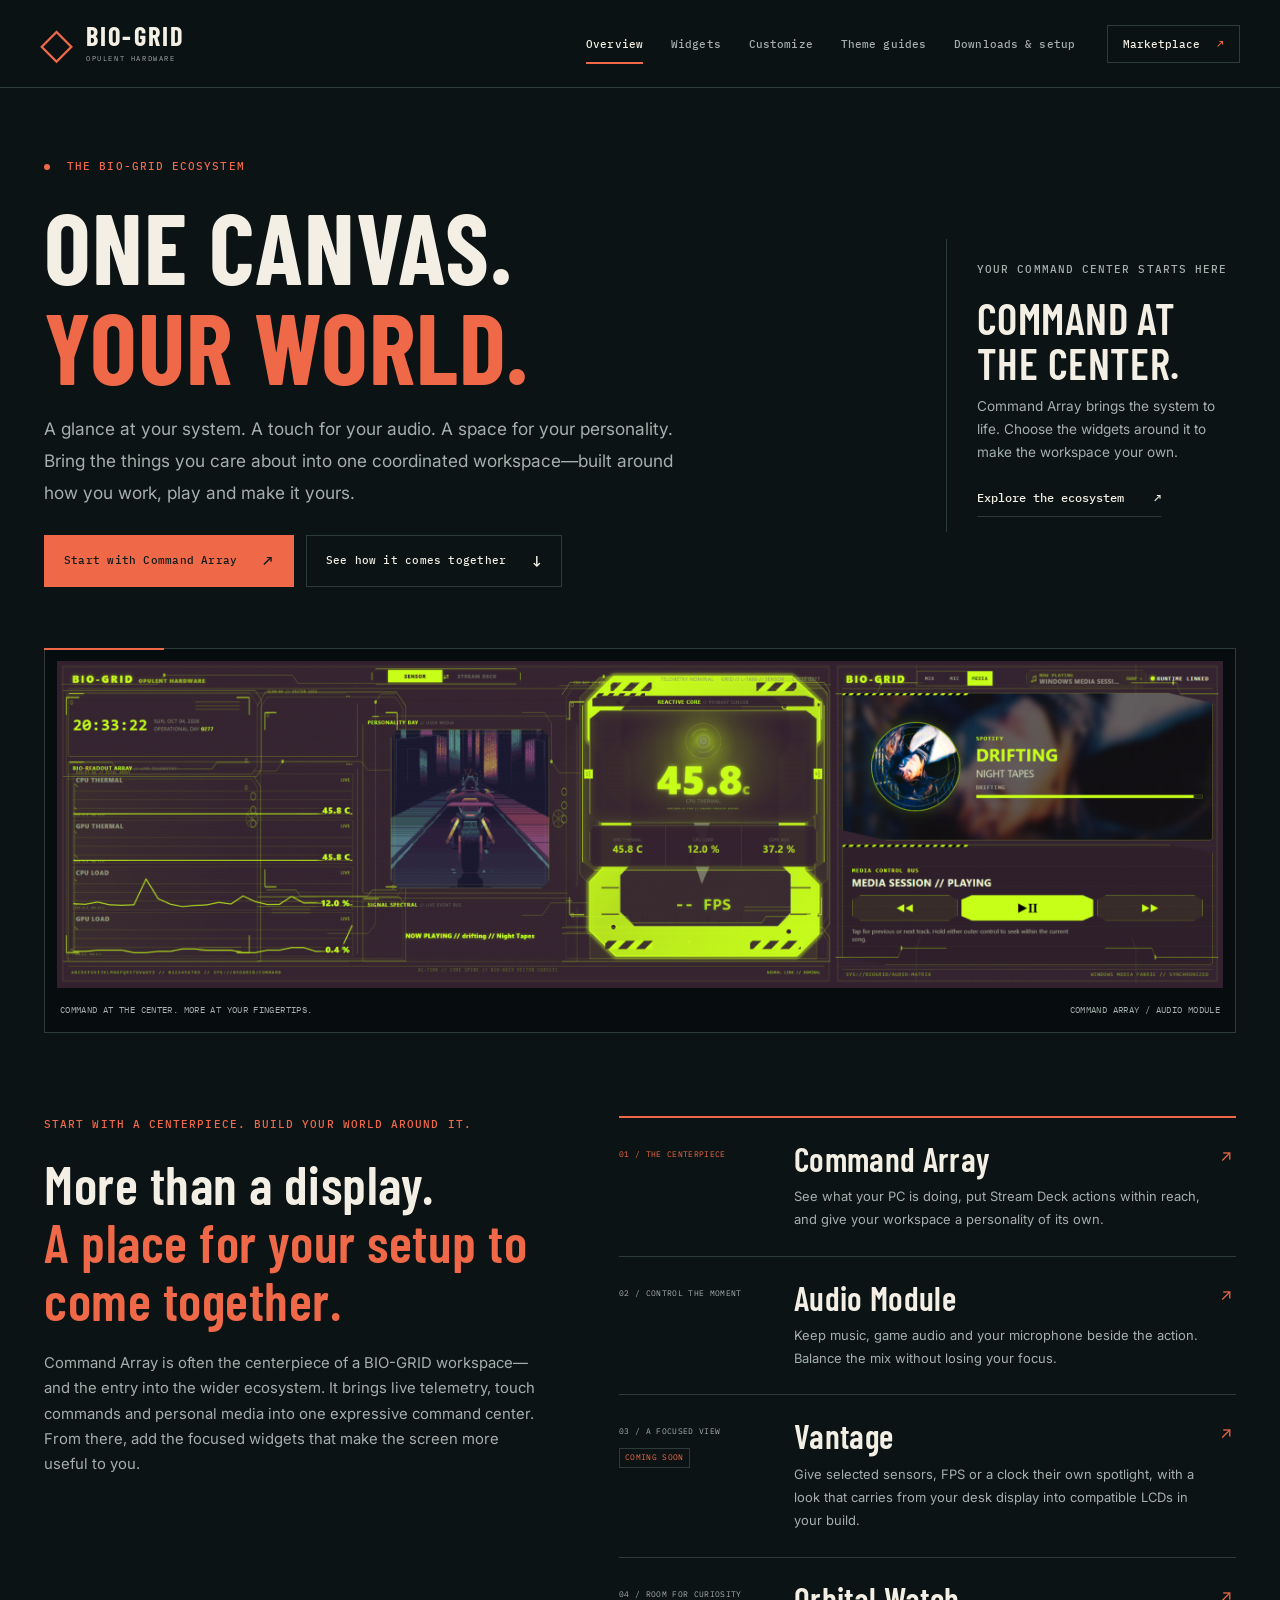
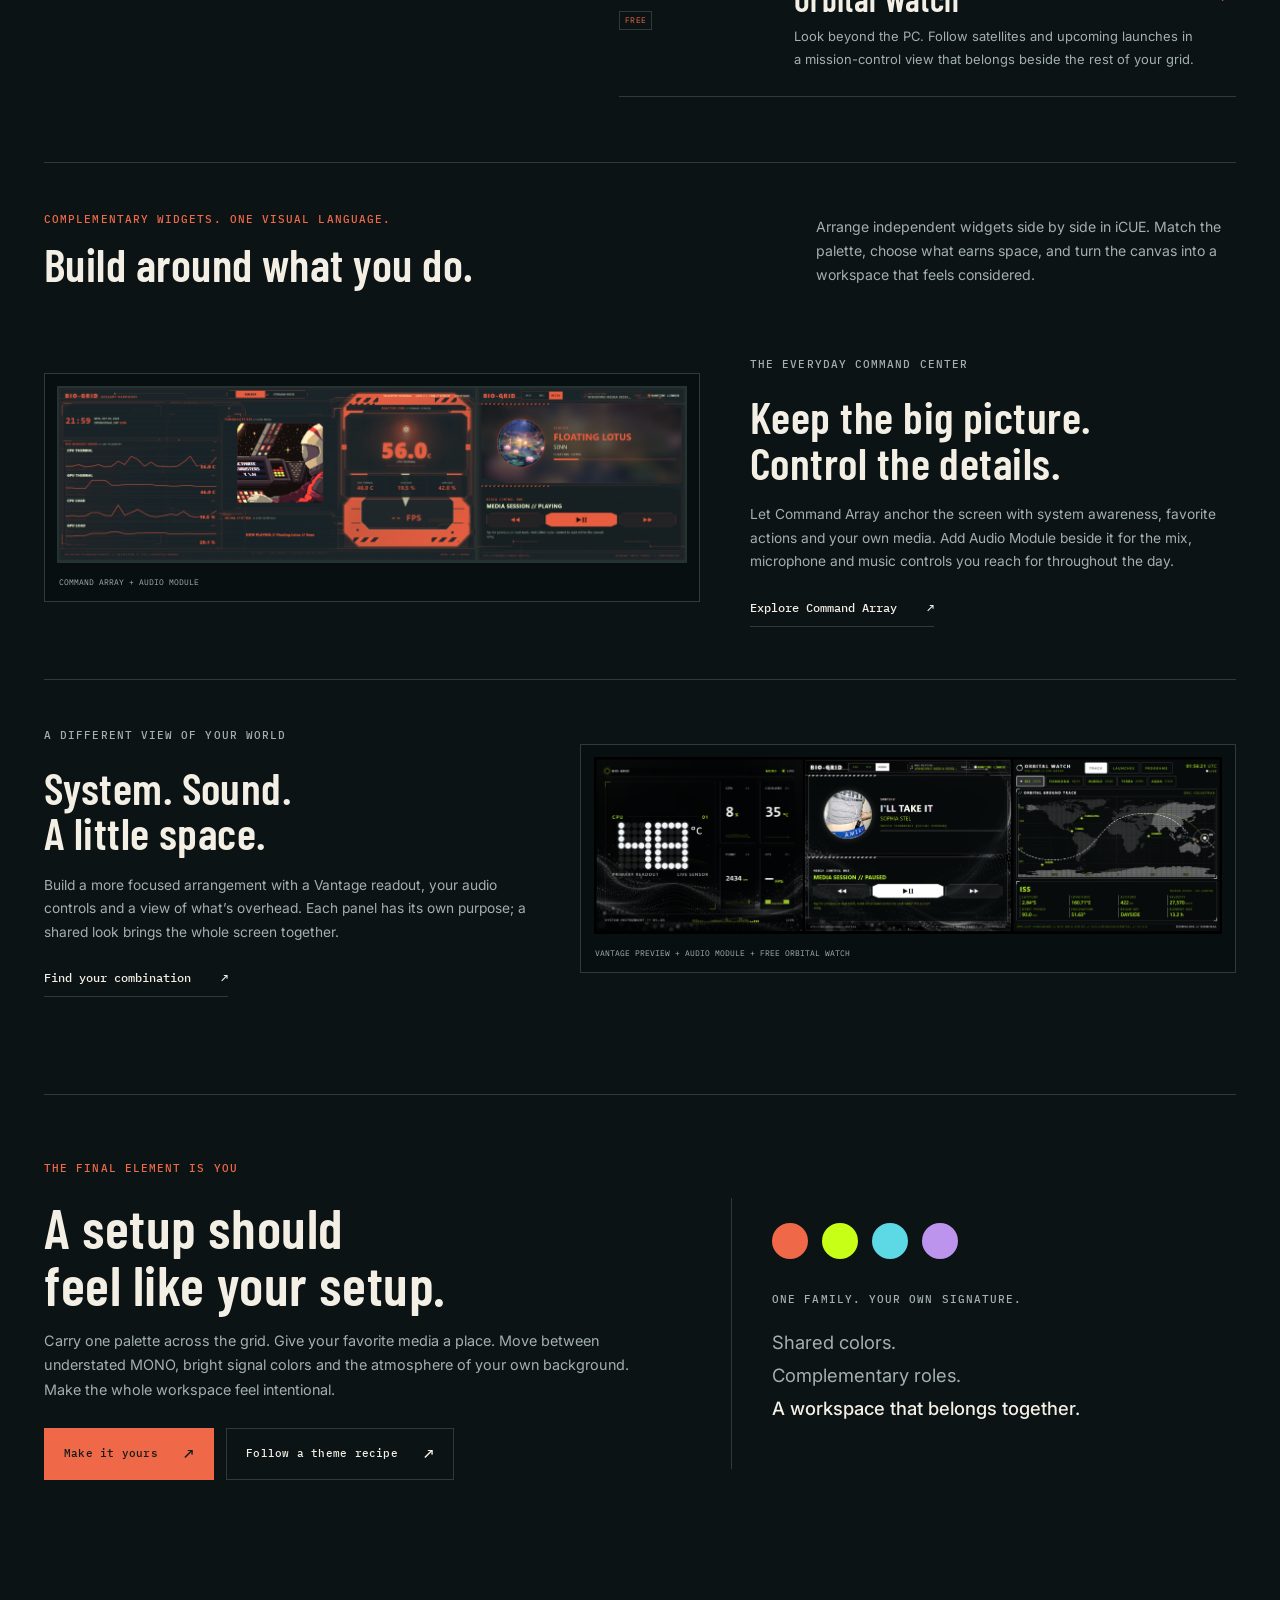
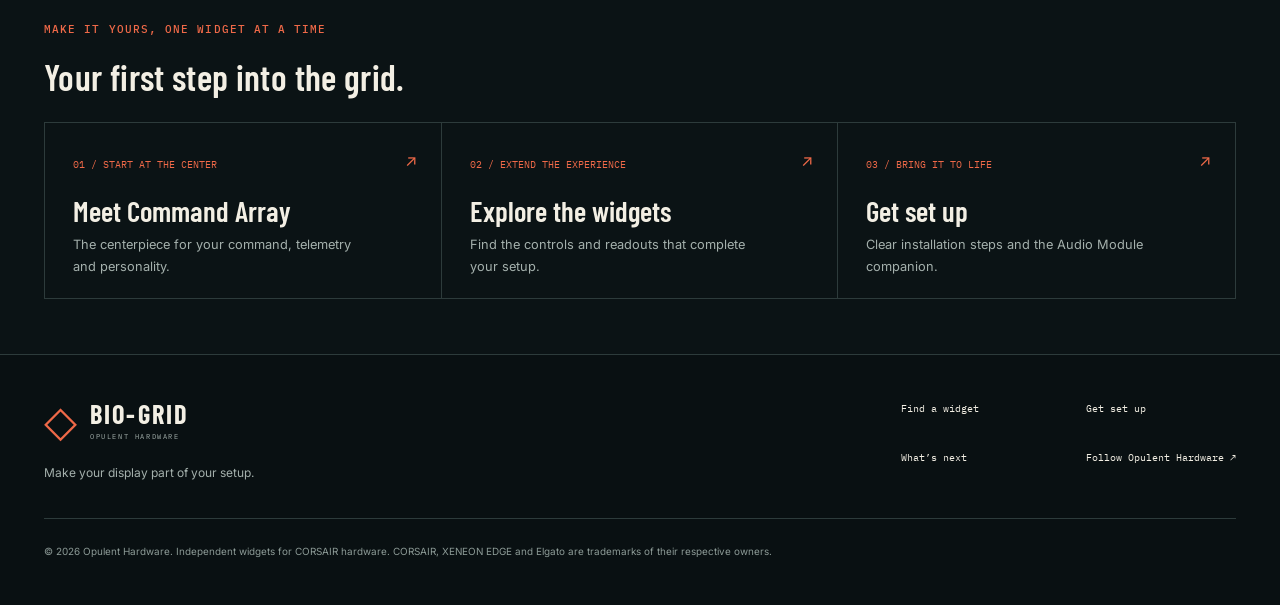
==== commit f10e9049: "Add files via upload" ====
--- a/index.html
+++ b/index.html
@@ -1,9 +1,9 @@
 <!doctype html>
 <html lang="en"><head>
 <meta charset="utf-8"><meta name="viewport" content="width=device-width,initial-scale=1">
-<title>Widgets for CORSAIR displays | BIO-GRID by Opulent Hardware</title>
-<meta name="description" content="Explore BIO-GRID widgets for CORSAIR XENEON EDGE and compatible LCDs. Discover Audio Module, Command Array, Vantage and free Orbital Watch."><meta name="theme-color" content="#0b1315">
-<link rel="canonical" href="https://opulenthardware-mkt.github.io/bio-grid-system/"><meta property="og:title" content="Widgets for CORSAIR displays | BIO-GRID"><meta property="og:description" content="Explore BIO-GRID widgets for CORSAIR XENEON EDGE and compatible LCDs. Discover Audio Module, Command Array, Vantage and free Orbital Watch."><meta property="og:type" content="website"><meta property="og:url" content="https://opulenthardware-mkt.github.io/bio-grid-system/"><meta property="og:image" content="https://opulenthardware-mkt.github.io/bio-grid-system/assets/three-widgets.png">
+<title>A connected canvas for your setup | BIO-GRID by Opulent Hardware</title>
+<meta name="description" content="Build your BIO-GRID workspace around Command Array. Bring telemetry, touch audio, personal media and free Orbital Watch together on CORSAIR XENEON EDGE."><meta name="theme-color" content="#0b1315">
+<link rel="canonical" href="https://opulenthardware-mkt.github.io/bio-grid-system/"><meta property="og:title" content="One canvas. Your world. | BIO-GRID"><meta property="og:description" content="Build your BIO-GRID workspace around Command Array. Bring telemetry, touch audio, personal media and free Orbital Watch together on CORSAIR XENEON EDGE."><meta property="og:type" content="website"><meta property="og:url" content="https://opulenthardware-mkt.github.io/bio-grid-system/"><meta property="og:image" content="https://opulenthardware-mkt.github.io/bio-grid-system/assets/three-widgets.png">
 <link rel="icon" href="assets/mark.svg" type="image/svg+xml">
 <link rel="preconnect" href="https://fonts.googleapis.com"><link rel="preconnect" href="https://fonts.gstatic.com" crossorigin>
 <link href="https://fonts.googleapis.com/css2?family=Barlow+Condensed:wght@500;600;700;800&family=IBM+Plex+Mono:wght@400;500;600&family=Inter:wght@400;500;600;700&display=swap" rel="stylesheet">
@@ -14,10 +14,32 @@
 <button class="menu-button" type="button" aria-expanded="false" aria-controls="site-nav">Menu <span aria-hidden="true">☰</span></button>
 <nav id="site-nav" aria-label="Main navigation"><a href="index.html" aria-current="page">Overview</a><a href="widgets.html">Widgets</a><a href="customize.html">Customize</a><a href="guides.html">Theme guides</a><a href="setup.html">Downloads & setup</a></nav>
 <a class="store-link" href="https://marketplace.elgato.com/@opulenthardware" target="_blank" rel="noopener noreferrer">Marketplace <span aria-hidden="true">↗</span></a></header>
-<main id="main"><section class="home-hero wrap"><div class="hero-copy"><p class="eyebrow"><span class="status-dot"></span> THE BIO-GRID COLLECTION</p><h1>YOUR DISPLAY.<br><em>YOUR CONTROL.</em></h1><p class="lede">Purpose-built widgets for CORSAIR displays. Bring your system, audio and a little mission control into one coordinated setup.</p><div class="actions"><a class="button primary" href="widgets.html">Find your widget<span aria-hidden="true">↗</span></a><a class="button " href="orbital.html">Start with free Orbital Watch<span aria-hidden="true">↗</span></a></div></div><aside class="release-note"><span class="tiny">NEW TO THE GRID</span><h2>MEET VANTAGE.</h2><p>Live data. Two distinct looks.<br>A view that fits your display.</p><a class="text-link" href="vantage.html">Preview Vantage <span>↗</span></a><span class="release-status">COMING SOON</span></aside>
-<figure class="hero-panorama"><img class="" src="assets/three-widgets.png" alt="Vantage, Audio Module and Orbital Watch arranged side by side on XENEON EDGE" loading="lazy" decoding="async"><figcaption><span>THREE WIDGETS. ONE COORDINATED CANVAS.</span><span>VANTAGE PREVIEW / AUDIO MODULE / ORBITAL WATCH</span></figcaption></figure></section>
-<section class="wrap quick-start"><div><p class="eyebrow">WHERE DO YOU WANT TO GO?</p><h2>Get straight to the good stuff.</h2></div><div class="quick-grid"><a href="widgets.html"><span>01 / EXPLORE</span><strong>Find your widget</strong><p>Compare the collection and pick your next panel.</p><b aria-hidden="true">↗</b></a><a href="customize.html"><span>02 / PERSONALIZE</span><strong>Build your look</strong><p>Try a palette and see what makes BIO-GRID yours.</p><b aria-hidden="true">↗</b></a><a href="setup.html"><span>03 / GET CONNECTED</span><strong>Download & set up</strong><p>Get the Audio companion and clear setup steps.</p><b aria-hidden="true">↗</b></a></div></section>
-<section class="wrap section-block"><div class="section-heading"><div><p class="eyebrow">START YOUR GRID</p><h2>A role for every panel.</h2></div><a class="text-link" href="widgets.html">See the collection ↗</a></div><div class="home-products"><article class="widget-card" data-category="audio touch"><a class="card-image" href="audio.html"><img class="" src="assets/audio-mix.png" alt="BIO-GRID Audio Module showing per-application mixer channels" loading="lazy" decoding="async"><span class="badge ">Available now</span></a><div class="card-copy"><div class="card-meta"><span>audio</span><span>S–XL · XENEON EDGE</span></div><h2><a href="audio.html">Audio Module</a></h2><p>Mix your apps, manage your microphone and control what’s playing. Your everyday audio, under touch.</p><a class="text-link" href="audio.html">Explore Audio Module<span aria-hidden="true">↗</span></a></div></article><article class="widget-card" data-category="space free"><a class="card-image" href="orbital.html"><img class="" src="assets/orbital-watch.png" alt="BIO-GRID Orbital Watch satellite tracking interface" loading="lazy" decoding="async"><span class="badge free">Free</span></a><div class="card-copy"><div class="card-meta"><span>space</span><span>M / L / XL · XENEON EDGE</span></div><h2><a href="orbital.html">Orbital Watch</a></h2><p>A little mission control for your desktop. Explore satellites, upcoming launches and space programs.</p><a class="text-link" href="orbital.html">Explore Orbital Watch<span aria-hidden="true">↗</span></a></div></article></div></section>
-<section class="wrap theme-callout"><div><img class="" src="assets/theme-command-audio-dashboard.png" alt="Pilot Signal orange palette across Command Array and Audio Module" loading="lazy" decoding="async"></div><div><p class="eyebrow">A COMPLETE LOOK, STEP BY STEP</p><h2>Find your signal.</h2><p>Our theme field notes bring the palettes, background files and setup steps together. Follow a recipe or make it your own.</p><a class="button " href="guides.html">Open theme guides<span aria-hidden="true">↗</span></a></div></section></main>
+<main id="main">
+<section class="home-hero wrap">
+  <div class="hero-copy"><p class="eyebrow"><span class="status-dot"></span> THE BIO-GRID ECOSYSTEM</p><h1>ONE CANVAS.<br><em>YOUR WORLD.</em></h1><p class="lede">A glance at your system. A touch for your audio. A space for your personality. Bring the things you care about into one coordinated workspace—built around how you work, play and make it yours.</p><div class="actions"><a class="button primary" href="command.html">Start with Command Array<span aria-hidden="true">↗</span></a><a class="button" href="#build-your-grid">See how it comes together<span aria-hidden="true">↓</span></a></div></div>
+  <aside class="release-note ecosystem-aside"><span class="tiny">YOUR COMMAND CENTER STARTS HERE</span><h2>COMMAND AT<br>THE CENTER.</h2><p>Command Array brings the system to life. Choose the widgets around it to make the workspace your own.</p><a class="text-link" href="widgets.html">Explore the ecosystem <span aria-hidden="true">↗</span></a></aside>
+  <figure class="hero-panorama"><img src="assets/command-audio-together.png" alt="BIO-GRID Command Array as the centerpiece on the left, with Audio Module extending the workspace on the right" fetchpriority="high" decoding="async"><figcaption><span>COMMAND AT THE CENTER. MORE AT YOUR FINGERTIPS.</span><span>COMMAND ARRAY / AUDIO MODULE</span></figcaption></figure>
+</section>
+
+<section class="wrap ecosystem-story section-block" id="build-your-grid">
+  <div class="ecosystem-statement"><p class="eyebrow">START WITH A CENTERPIECE. BUILD YOUR WORLD AROUND IT.</p><h2>More than a display.<br><em>A place for your setup to come together.</em></h2><p>Command Array is often the centerpiece of a BIO-GRID workspace—and the entry into the wider ecosystem. It brings live telemetry, touch commands and personal media into one expressive command center. From there, add the focused widgets that make the screen more useful to you.</p></div>
+  <div class="ecosystem-roles">
+    <a href="command.html" class="ecosystem-role centerpiece-role"><span class="role-number">01 / THE CENTERPIECE</span><div><h3>Command Array</h3><p>See what your PC is doing, put Stream Deck actions within reach, and give your workspace a personality of its own.</p></div><span class="role-arrow" aria-hidden="true">↗</span></a>
+    <a href="audio.html" class="ecosystem-role"><span class="role-number">02 / CONTROL THE MOMENT</span><div><h3>Audio Module</h3><p>Keep music, game audio and your microphone beside the action. Balance the mix without losing your focus.</p></div><span class="role-arrow" aria-hidden="true">↗</span></a>
+    <a href="vantage.html" class="ecosystem-role"><span class="role-number">03 / A FOCUSED VIEW <small>COMING SOON</small></span><div><h3>Vantage</h3><p>Give selected sensors, FPS or a clock their own spotlight, with a look that carries from your desk display into compatible LCDs in your build.</p></div><span class="role-arrow" aria-hidden="true">↗</span></a>
+    <a href="orbital.html" class="ecosystem-role"><span class="role-number">04 / ROOM FOR CURIOSITY <small>FREE</small></span><div><h3>Orbital Watch</h3><p>Look beyond the PC. Follow satellites and upcoming launches in a mission-control view that belongs beside the rest of your grid.</p></div><span class="role-arrow" aria-hidden="true">↗</span></a>
+  </div>
+</section>
+
+<section class="wrap section-block workspace-section">
+  <div class="section-heading"><div><p class="eyebrow">COMPLEMENTARY WIDGETS. ONE VISUAL LANGUAGE.</p><h2>Build around what you do.</h2></div><p class="workspace-intro">Arrange independent widgets side by side in iCUE. Match the palette, choose what earns space, and turn the canvas into a workspace that feels considered.</p></div>
+  <article class="workspace-pair"><figure><img src="assets/theme-command-audio-dashboard.png" alt="An orange BIO-GRID setup pairing Command Array telemetry and personal media with Audio Module playback controls" loading="lazy" decoding="async"><figcaption>COMMAND ARRAY + AUDIO MODULE</figcaption></figure><div><span class="tiny">THE EVERYDAY COMMAND CENTER</span><h3>Keep the big picture.<br>Control the details.</h3><p>Let Command Array anchor the screen with system awareness, favorite actions and your own media. Add Audio Module beside it for the mix, microphone and music controls you reach for throughout the day.</p><a class="text-link" href="command.html">Explore Command Array <span aria-hidden="true">↗</span></a></div></article>
+  <article class="workspace-pair workspace-pair-reverse"><figure><img src="assets/three-widgets.png" alt="Vantage, Audio Module and Orbital Watch share an XENEON EDGE canvas with matching colors and backgrounds" loading="lazy" decoding="async"><figcaption>VANTAGE PREVIEW + AUDIO MODULE + FREE ORBITAL WATCH</figcaption></figure><div><span class="tiny">A DIFFERENT VIEW OF YOUR WORLD</span><h3>System. Sound.<br>A little space.</h3><p>Build a more focused arrangement with a Vantage readout, your audio controls and a view of what’s overhead. Each panel has its own purpose; a shared look brings the whole screen together.</p><a class="text-link" href="widgets.html">Find your combination <span aria-hidden="true">↗</span></a></div></article>
+</section>
+
+<section class="wrap theme-callout ecosystem-theme"><div><p class="eyebrow">THE FINAL ELEMENT IS YOU</p><h2>A setup should<br>feel like your setup.</h2><p>Carry one palette across the grid. Give your favorite media a place. Move between understated MONO, bright signal colors and the atmosphere of your own background. Make the whole workspace feel intentional.</p><div class="actions"><a class="button primary" href="customize.html">Make it yours<span aria-hidden="true">↗</span></a><a class="button" href="guides.html">Follow a theme recipe<span aria-hidden="true">↗</span></a></div></div><div class="palette-story"><div class="palette-story-chips" aria-hidden="true"><i></i><i></i><i></i><i></i></div><span class="tiny">ONE FAMILY. YOUR OWN SIGNATURE.</span><p>Shared colors.<br>Complementary roles.<br><strong>A workspace that belongs together.</strong></p></div></section>
+
+<section class="wrap quick-start"><div><p class="eyebrow">MAKE IT YOURS, ONE WIDGET AT A TIME</p><h2>Your first step into the grid.</h2></div><div class="quick-grid"><a href="command.html"><span>01 / START AT THE CENTER</span><strong>Meet Command Array</strong><p>The centerpiece for your command, telemetry and personality.</p><b aria-hidden="true">↗</b></a><a href="widgets.html"><span>02 / EXTEND THE EXPERIENCE</span><strong>Explore the widgets</strong><p>Find the controls and readouts that complete your setup.</p><b aria-hidden="true">↗</b></a><a href="setup.html"><span>03 / BRING IT TO LIFE</span><strong>Get set up</strong><p>Clear installation steps and the Audio Module companion.</p><b aria-hidden="true">↗</b></a></div></section>
+</main>
 <footer class="site-footer"><div><a class="wordmark" href="index.html"><span class="brand-mark" aria-hidden="true">◇</span><span>BIO-GRID<small>OPULENT HARDWARE</small></span></a><p>Make your display part of your setup.</p></div><div class="footer-links"><a href="widgets.html">Find a widget</a><a href="setup.html">Get set up</a><a href="roadmap.html">What’s next</a><a href="https://www.patreon.com/c/OpulentHardware" target="_blank" rel="noopener noreferrer">Follow Opulent Hardware ↗</a></div><p class="legal">© 2026 Opulent Hardware. Independent widgets for CORSAIR hardware. CORSAIR, XENEON EDGE and Elgato are trademarks of their respective owners.</p></footer>
 </body></html>
--- a/styles.css
+++ b/styles.css
@@ -12,5 +12,9 @@
 @media(max-width:1100px){.site-header{gap:20px;padding:0 25px}.site-header nav{gap:18px;font-size:.63rem}.site-header .wordmark{font-size:1.4rem}.store-link{padding:10px;font-size:.6rem}.home-hero{grid-template-columns:1fr 230px;gap:30px}.hero-copy h1{font-size:6rem}.audio-view{gap:35px}.style-preview{padding:15px}.preview-art{gap:15px;padding:25px 15px}.disc{width:90px}.preview-header span{display:none}.customizer{grid-template-columns:290px 1fr}.preview-art h3{font-size:2rem}.download-panel{gap:25px;padding:30px}.card-meta{flex-wrap:wrap;gap:8px}.guide-browser{grid-template-columns:225px 1fr}.palette-grid{grid-template-columns:1fr}}
 @media(max-width:850px){.wrap{width:calc(100% - 44px)}.site-header{height:72px;padding:0 22px;gap:15px}.site-header .wordmark{margin-right:auto}.menu-button{display:flex;align-items:center;gap:15px;order:3;background:transparent;color:var(--paper);border:1px solid var(--line);padding:10px;font:400 .68rem var(--mono)}.store-link{display:none}.site-header nav{display:none;position:absolute;top:71px;left:0;right:0;background:#0e1a1c;border-bottom:1px solid var(--line);padding:15px 22px;flex-direction:column;align-items:stretch;gap:0;margin:0}.site-header nav.open{display:flex}.site-header nav a{padding:14px 0}.site-header nav a[aria-current]:after{bottom:8px;right:auto;width:30px}.home-hero{padding-top:45px;grid-template-columns:1fr;gap:25px}.hero-copy h1{font-size:clamp(4rem,11vw,6rem)}.release-note{display:none}.hero-panorama{padding:8px 8px 0}.hero-panorama img{min-height:180px;object-fit:contain}.hero-panorama figcaption{font-size:.5rem}.hero-panorama figcaption span:last-child{display:none}.quick-start{padding-top:45px}.quick-grid a{padding:20px}.quick-grid strong{font-size:1.6rem}.quick-grid p{font-size:.76rem}.quick-grid b{right:16px;top:16px}.home-products,.catalog-grid{gap:18px}.card-copy{padding:20px}.card-image,.catalog-grid .card-image{height:200px}.card-copy h2{font-size:2.3rem}.card-copy p{font-size:.83rem}.card-meta{font-size:.5rem}.theme-callout{gap:25px}.section-block{padding:35px 0 45px}.product-heading h1{font-size:5rem}.product-stamp{display:none}.feature-grid{gap:20px}.split-panel{gap:30px}.audio-view{padding:25px;gap:30px}.audio-view h2{font-size:2.8rem}.customizer{grid-template-columns:250px 1fr}.style-controls{padding:22px}.preview-art{display:block}.disc{width:85px;margin-bottom:20px}.download-panel{grid-template-columns:1fr}.privacy-panel{border-left:0;border-top:1px solid var(--line);padding:25px 0 0}.privacy-panel strong{font-size:2.6rem}.setup-steps{grid-template-columns:repeat(2,1fr)}.setup-cards{grid-template-columns:1fr}.setup-cards ol{display:grid;grid-template-columns:1fr 1fr;gap:0 35px}.site-footer{padding:35px 22px}.guide-browser{grid-template-columns:1fr}.guide-index{border-right:0}.guide-list{display:block}.guide-list-item{width:100%}.guide-post-header,.guide-block{padding:25px}.guide-hero img{object-fit:contain;min-height:0}.guide-hero-stamp{display:none}}
 @media(max-width:580px){.home-hero{padding-top:33px}.hero-copy h1{font-size:4rem}.hero-copy .lede{font-size:.95rem}.eyebrow{font-size:.58rem}.hero-copy .actions{display:grid}.actions .button{font-size:.65rem}.quick-grid{grid-template-columns:1fr}.quick-grid a{border-right:0;border-bottom:1px solid var(--line);padding:22px}.quick-grid strong{font-size:1.8rem;margin:9px 0}.quick-grid p{max-width:95%}.quick-start h2{font-size:2rem}.home-products,.catalog-grid{grid-template-columns:1fr}.card-image,.catalog-grid .card-image{height:230px}.card-copy p{min-height:0;font-size:.9rem}.card-copy h2{font-size:2.65rem}.card-meta{font-size:.54rem}.theme-callout{grid-template-columns:1fr;padding-bottom:50px}.section-heading{display:block}.section-heading>.text-link{margin-top:20px}.page-intro h1{font-size:3.8rem}.page-intro .lede{font-size:.95rem}.breadcrumb{margin-bottom:35px}.page-intro{padding-top:25px}.product-intro{padding-top:25px}.product-heading h1{font-size:3.7rem}.product-tagline{font-size:.61rem}.product-hero{padding:8px}.feature-grid{grid-template-columns:1fr;gap:0}.feature{padding:25px 0 15px}.feature h3{margin-top:12px}.split-panel{grid-template-columns:1fr;padding-bottom:55px;gap:20px}.audio-view{grid-template-columns:1fr;gap:20px;padding:20px}.audio-view>img{max-height:350px}.feature-tabs{gap:4px}.feature-tabs button{padding:12px 6px;font-size:.51rem}.notice{align-items:start;flex-direction:column;gap:10px}.notice p{font-size:.8rem}.segmented{margin-top:20px}.customizer{grid-template-columns:1fr}.style-controls{border-right:0;border-bottom:1px solid var(--line)}.style-preview{padding:15px;min-height:480px}.preview-art{display:flex}.preview-art h3{font-size:1.8rem}.disc{width:80px;margin:0}.preview-caption{font-size:.43rem}.preview-transport{padding:23px 17px}.banner{display:block;padding-top:30px}.banner .button{margin-top:25px}.download-panel{padding:23px}.download-panel h2{font-size:2.7rem}.setup-steps{gap:15px}.setup-steps h3{font-size:1.7rem}.setup-steps p{font-size:.78rem}.setup-cards ol{display:block}.section-nav{font-size:.6rem;gap:13px 18px}.site-footer{grid-template-columns:1fr;gap:30px}.footer-links{justify-self:stretch;font-size:.6rem}.site-footer .legal{grid-column:1}.guide-files a{grid-template-columns:1fr}.guide-files em{grid-column:1;grid-row:auto}.guide-files span small{overflow-wrap:anywhere}.guide-post-meta{font-size:.52rem}.future-panel{padding:60px 24px}.future-panel h2{font-size:3.1rem}.filter-bar{gap:7px}.filter-bar button{font-size:.6rem;padding:9px 12px}.hero-panorama img{min-height:105px}}
+.ecosystem-aside h2{font-size:2.7rem}.ecosystem-aside p{max-width:240px}.ecosystem-story{display:grid;grid-template-columns:.9fr 1.1fr;gap:70px;margin-top:35px;border-bottom:1px solid var(--line);padding-bottom:65px}.ecosystem-statement h2{font-size:clamp(2.8rem,4.2vw,4.3rem);line-height:1.08;margin:22px 0}.ecosystem-statement>p:last-child{font-size:.93rem;max-width:500px}.ecosystem-role{display:grid;grid-template-columns:155px 1fr 16px;gap:20px;border-top:1px solid var(--line);padding:24px 0}.ecosystem-role:last-child{border-bottom:1px solid var(--line)}.ecosystem-role h3{font-size:2.1rem;margin:0 0 9px}.ecosystem-role p{font-size:.81rem;line-height:1.8;margin:0}.ecosystem-role:hover h3,.role-arrow{color:var(--accent)}.role-number{font:400 .52rem/1.8 var(--mono);letter-spacing:.04em;color:var(--muted);padding-top:5px}.role-number small{display:block;width:max-content;margin-top:9px;color:var(--accent);font-size:.48rem;border:1px solid var(--line);padding:2px 5px}.centerpiece-role{border-top:2px solid var(--accent)}.centerpiece-role .role-number{color:var(--accent)}.workspace-intro{font-size:.88rem;max-width:420px;margin:0}.workspace-pair{display:grid;grid-template-columns:1.35fr 1fr;gap:50px;align-items:center;padding:32px 0}.workspace-pair figure{border:1px solid var(--line);padding:12px;background:#080f10}.workspace-pair img{aspect-ratio:3.57/1;object-fit:contain}.workspace-pair figcaption{padding:12px 2px 0;font:400 .52rem/1.7 var(--mono);color:var(--muted)}.workspace-pair h3{font-size:2.8rem;margin:18px 0}.workspace-pair p{font-size:.86rem}.workspace-pair-reverse{grid-template-columns:1fr 1.35fr;border-top:1px solid var(--line);margin-top:20px;padding-top:40px}.workspace-pair-reverse figure{order:2}.ecosystem-theme{grid-template-columns:1.1fr .9fr;gap:70px;border-top:1px solid var(--line);padding-top:65px;padding-bottom:45px}.ecosystem-theme>div:first-child{border:0;background:transparent;padding:0}.ecosystem-theme h2{font-size:3.5rem}.palette-story{border-left:1px solid var(--line);padding:25px 0 25px 40px}.palette-story-chips{display:flex;gap:14px;margin-bottom:25px}.palette-story-chips i{width:36px;height:36px;border-radius:50%;background:#ef6948}.palette-story-chips i:nth-child(2){background:#c8ff16}.palette-story-chips i:nth-child(3){background:#5dd9e6}.palette-story-chips i:nth-child(4){background:#bc94ed}.palette-story>p{margin-top:15px;font-size:1.15rem!important;line-height:1.8}.palette-story strong{font-weight:500;color:var(--paper)}
+@media(max-width:1100px){.ecosystem-story{grid-template-columns:1fr;gap:25px}.ecosystem-statement>p:last-child{max-width:760px}.ecosystem-role{grid-template-columns:180px 1fr 16px}.workspace-pair,.workspace-pair-reverse{gap:30px}.workspace-pair h3{font-size:2.5rem}.ecosystem-theme{gap:35px}.ecosystem-theme h2{font-size:3rem}}
+@media(max-width:850px){.workspace-intro{max-width:350px}.workspace-pair,.workspace-pair-reverse{grid-template-columns:1fr;gap:25px}.workspace-pair-reverse figure{order:0}.workspace-pair figure{padding:10px}.ecosystem-theme{grid-template-columns:1fr;gap:15px}.palette-story{border-left:0;border-top:1px solid var(--line);padding:25px 0}.ecosystem-statement h2{font-size:3.2rem}.workspace-pair h3{font-size:2.8rem}}
+@media(max-width:580px){.ecosystem-story{margin-top:12px;padding-bottom:35px}.ecosystem-statement h2{font-size:2.65rem}.ecosystem-statement>p:last-child{font-size:.87rem}.ecosystem-role{grid-template-columns:1fr 16px;gap:12px;padding:22px 0}.role-number{grid-column:1/-1;font-size:.56rem;display:flex;align-items:center;gap:12px}.role-number small{margin:0}.ecosystem-role h3{font-size:2.1rem}.ecosystem-role p{font-size:.83rem}.role-arrow{grid-column:2;grid-row:2}.workspace-intro{margin-top:18px;font-size:.85rem}.workspace-pair{padding:22px 0}.workspace-pair h3{font-size:2.6rem}.workspace-pair figcaption{font-size:.46rem}.ecosystem-theme{padding-top:35px}.ecosystem-theme h2{font-size:2.9rem}.palette-story>p{font-size:1.05rem!important}.ecosystem-theme .actions{display:grid}}
 @media(prefers-reduced-motion:reduce){html{scroll-behavior:auto}*,*:before,*:after{animation:none!important;transition:none!important}}
 
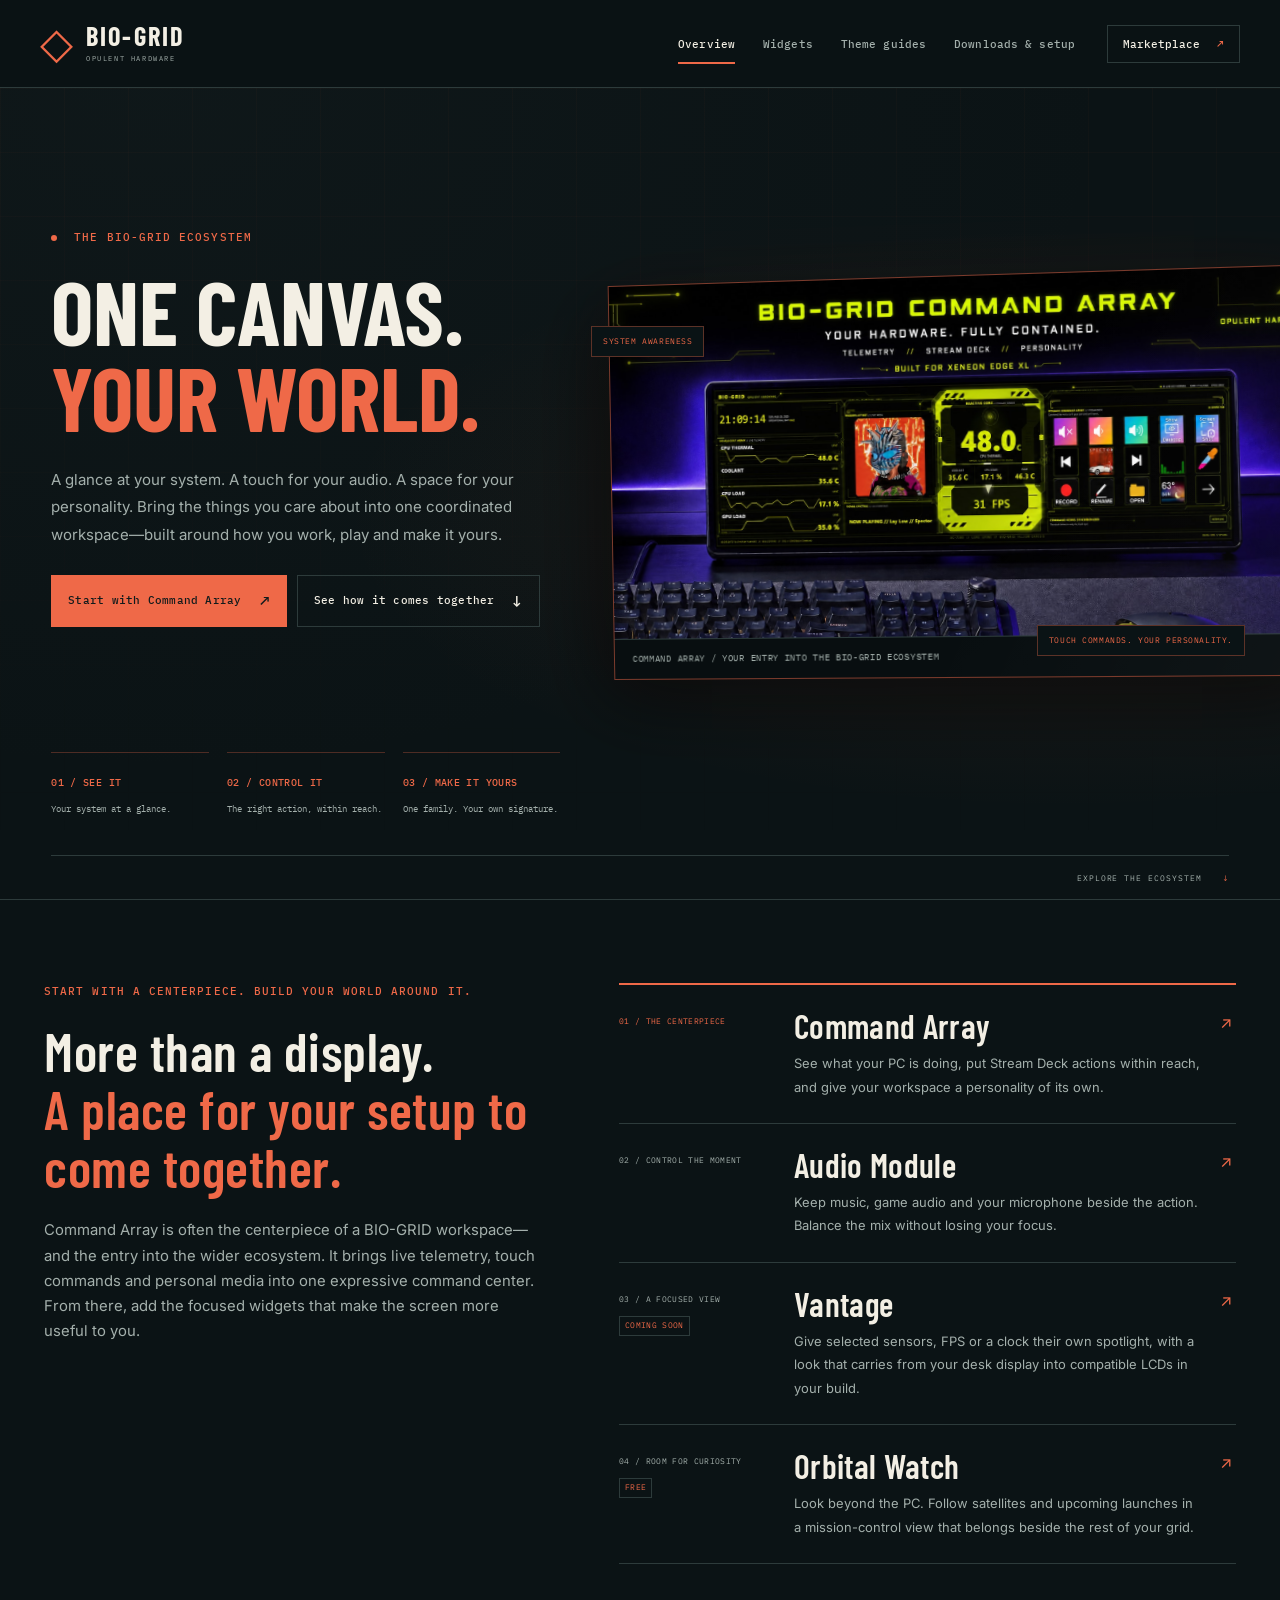
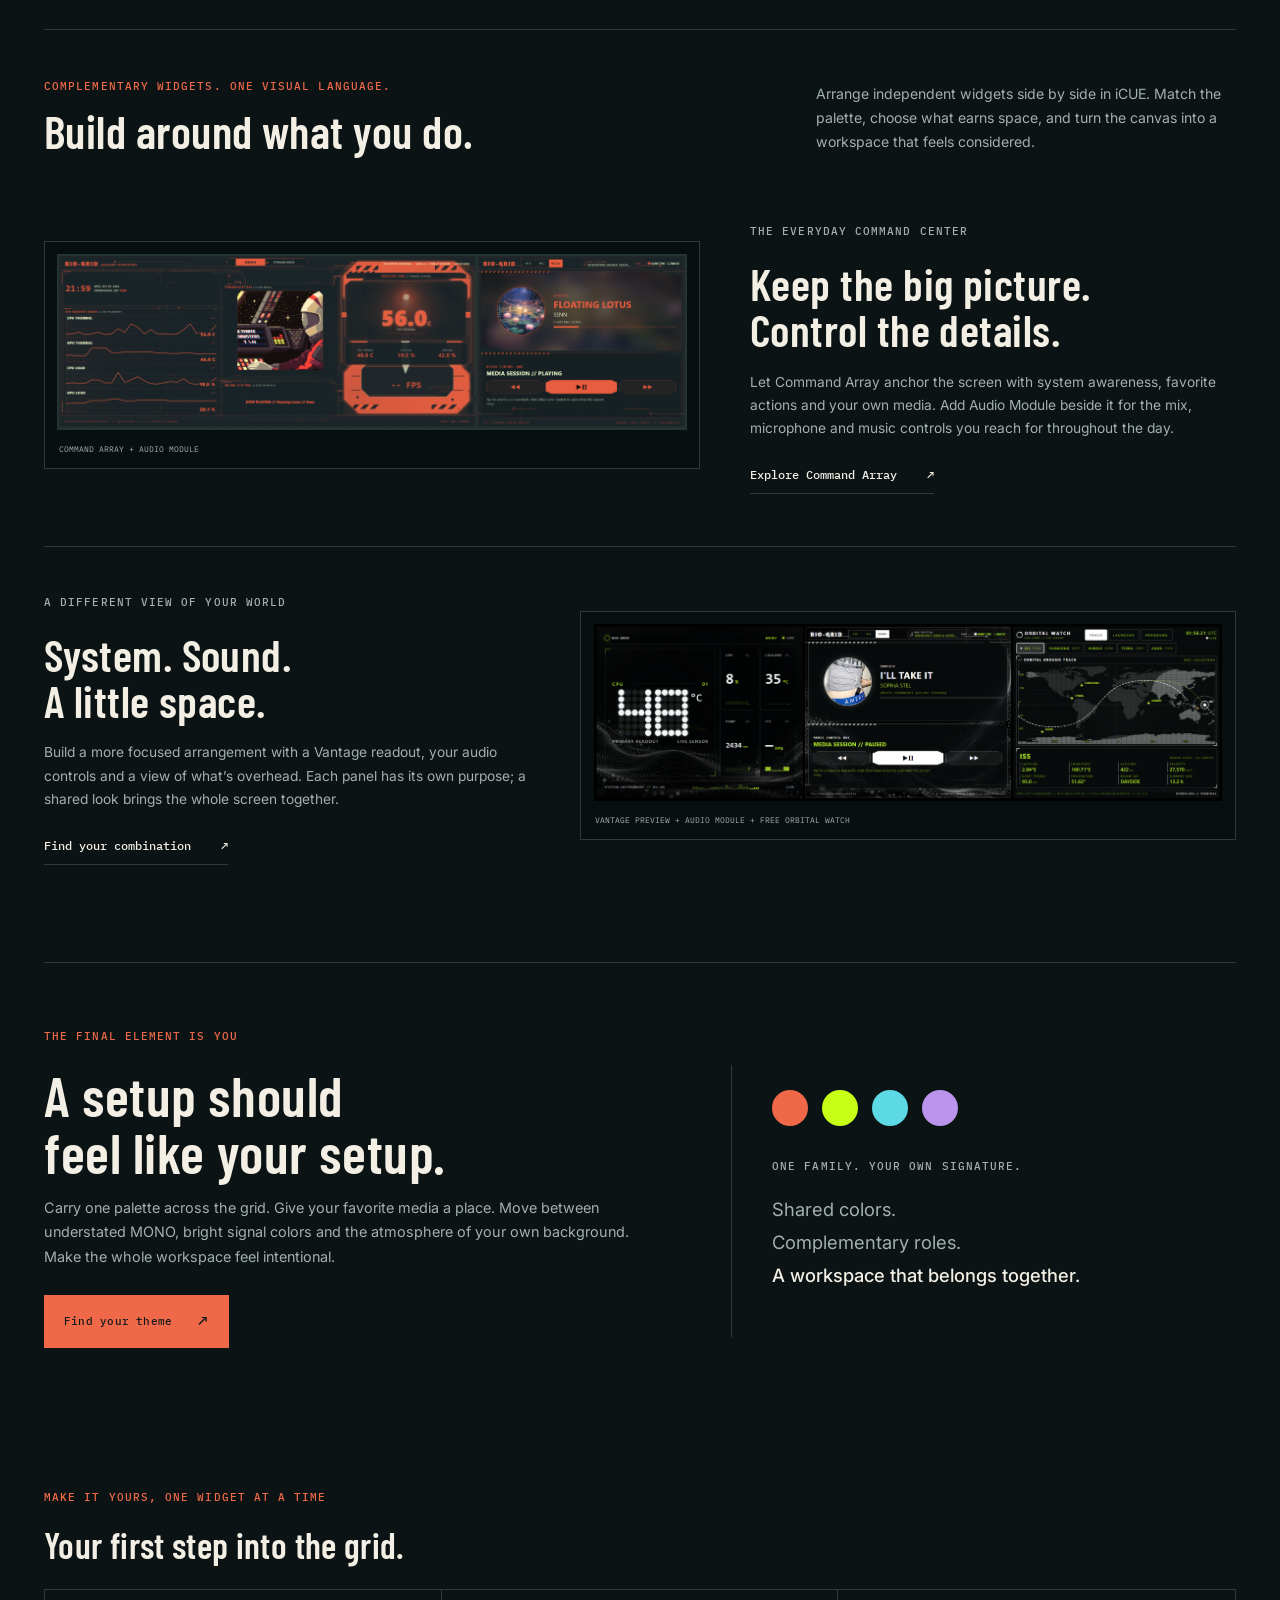
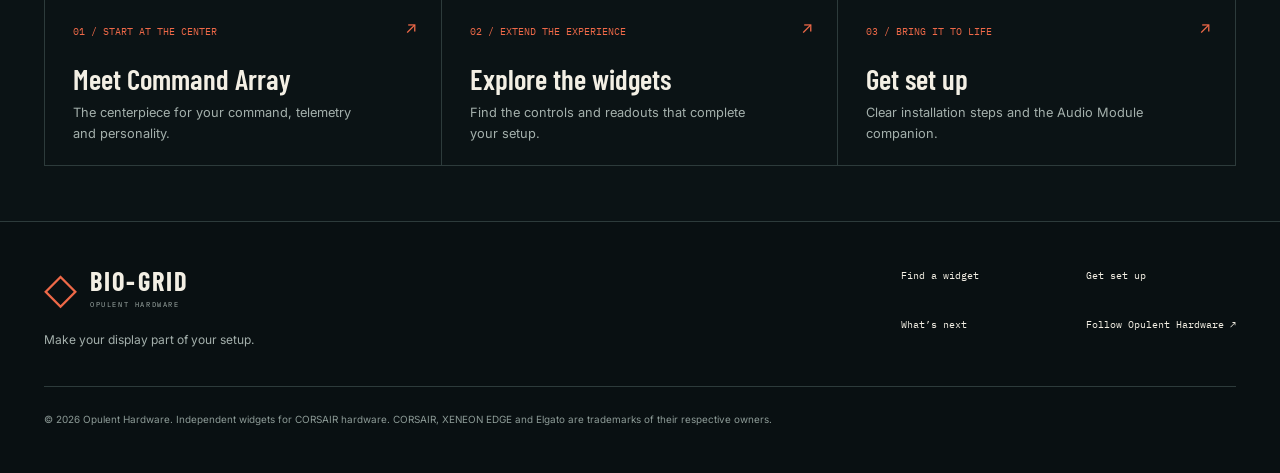
==== commit 1e3eb2a4: "Add files via upload" ====
--- a/index.html
+++ b/index.html
@@ -12,13 +12,14 @@
 <body><a class="skip-link" href="#main">Skip to content</a>
 <header class="site-header"><a class="wordmark" href="index.html" aria-label="BIO-GRID home"><span class="brand-mark" aria-hidden="true">◇</span><span>BIO-GRID<small>OPULENT HARDWARE</small></span></a>
 <button class="menu-button" type="button" aria-expanded="false" aria-controls="site-nav">Menu <span aria-hidden="true">☰</span></button>
-<nav id="site-nav" aria-label="Main navigation"><a href="index.html" aria-current="page">Overview</a><a href="widgets.html">Widgets</a><a href="customize.html">Customize</a><a href="guides.html">Theme guides</a><a href="setup.html">Downloads & setup</a></nav>
+<nav id="site-nav" aria-label="Main navigation"><a href="index.html" aria-current="page">Overview</a><a href="widgets.html">Widgets</a><a href="guides.html">Theme guides</a><a href="setup.html">Downloads & setup</a></nav>
 <a class="store-link" href="https://marketplace.elgato.com/@opulenthardware" target="_blank" rel="noopener noreferrer">Marketplace <span aria-hidden="true">↗</span></a></header>
 <main id="main">
-<section class="home-hero wrap">
+<section class="home-hero hero-bleed">
   <div class="hero-copy"><p class="eyebrow"><span class="status-dot"></span> THE BIO-GRID ECOSYSTEM</p><h1>ONE CANVAS.<br><em>YOUR WORLD.</em></h1><p class="lede">A glance at your system. A touch for your audio. A space for your personality. Bring the things you care about into one coordinated workspace—built around how you work, play and make it yours.</p><div class="actions"><a class="button primary" href="command.html">Start with Command Array<span aria-hidden="true">↗</span></a><a class="button" href="#build-your-grid">See how it comes together<span aria-hidden="true">↓</span></a></div></div>
-  <aside class="release-note ecosystem-aside"><span class="tiny">YOUR COMMAND CENTER STARTS HERE</span><h2>COMMAND AT<br>THE CENTER.</h2><p>Command Array brings the system to life. Choose the widgets around it to make the workspace your own.</p><a class="text-link" href="widgets.html">Explore the ecosystem <span aria-hidden="true">↗</span></a></aside>
-  <figure class="hero-panorama"><img src="assets/command-audio-together.png" alt="BIO-GRID Command Array as the centerpiece on the left, with Audio Module extending the workspace on the right" fetchpriority="high" decoding="async"><figcaption><span>COMMAND AT THE CENTER. MORE AT YOUR FINGERTIPS.</span><span>COMMAND ARRAY / AUDIO MODULE</span></figcaption></figure>
+  <div class="hero-stage"><figure class="hero-art"><img src="assets/command-array.jpg" alt="BIO-GRID Command Array on XENEON EDGE, combining telemetry, a personal media bay, Reactive Core and Stream Deck commands" fetchpriority="high" decoding="async"><figcaption>COMMAND ARRAY / YOUR ENTRY INTO THE BIO-GRID ECOSYSTEM</figcaption></figure><span class="stage-tag stage-tag-top">SYSTEM AWARENESS</span><span class="stage-tag stage-tag-bottom">TOUCH COMMANDS. YOUR PERSONALITY.</span></div>
+  <div class="hero-pillars" aria-label="The BIO-GRID experience"><div><span>01 / SEE IT</span><p>Your system at a glance.</p></div><div><span>02 / CONTROL IT</span><p>The right action, within reach.</p></div><div><span>03 / MAKE IT YOURS</span><p>One family. Your own signature.</p></div></div>
+  <a class="hero-discover" href="#build-your-grid">EXPLORE THE ECOSYSTEM <span aria-hidden="true">↓</span></a>
 </section>
 
 <section class="wrap ecosystem-story section-block" id="build-your-grid">
@@ -37,7 +38,7 @@
   <article class="workspace-pair workspace-pair-reverse"><figure><img src="assets/three-widgets.png" alt="Vantage, Audio Module and Orbital Watch share an XENEON EDGE canvas with matching colors and backgrounds" loading="lazy" decoding="async"><figcaption>VANTAGE PREVIEW + AUDIO MODULE + FREE ORBITAL WATCH</figcaption></figure><div><span class="tiny">A DIFFERENT VIEW OF YOUR WORLD</span><h3>System. Sound.<br>A little space.</h3><p>Build a more focused arrangement with a Vantage readout, your audio controls and a view of what’s overhead. Each panel has its own purpose; a shared look brings the whole screen together.</p><a class="text-link" href="widgets.html">Find your combination <span aria-hidden="true">↗</span></a></div></article>
 </section>
 
-<section class="wrap theme-callout ecosystem-theme"><div><p class="eyebrow">THE FINAL ELEMENT IS YOU</p><h2>A setup should<br>feel like your setup.</h2><p>Carry one palette across the grid. Give your favorite media a place. Move between understated MONO, bright signal colors and the atmosphere of your own background. Make the whole workspace feel intentional.</p><div class="actions"><a class="button primary" href="customize.html">Make it yours<span aria-hidden="true">↗</span></a><a class="button" href="guides.html">Follow a theme recipe<span aria-hidden="true">↗</span></a></div></div><div class="palette-story"><div class="palette-story-chips" aria-hidden="true"><i></i><i></i><i></i><i></i></div><span class="tiny">ONE FAMILY. YOUR OWN SIGNATURE.</span><p>Shared colors.<br>Complementary roles.<br><strong>A workspace that belongs together.</strong></p></div></section>
+<section class="wrap theme-callout ecosystem-theme"><div><p class="eyebrow">THE FINAL ELEMENT IS YOU</p><h2>A setup should<br>feel like your setup.</h2><p>Carry one palette across the grid. Give your favorite media a place. Move between understated MONO, bright signal colors and the atmosphere of your own background. Make the whole workspace feel intentional.</p><div class="actions"><a class="button primary" href="guides.html">Find your theme<span aria-hidden="true">↗</span></a></div></div><div class="palette-story"><div class="palette-story-chips" aria-hidden="true"><i></i><i></i><i></i><i></i></div><span class="tiny">ONE FAMILY. YOUR OWN SIGNATURE.</span><p>Shared colors.<br>Complementary roles.<br><strong>A workspace that belongs together.</strong></p></div></section>
 
 <section class="wrap quick-start"><div><p class="eyebrow">MAKE IT YOURS, ONE WIDGET AT A TIME</p><h2>Your first step into the grid.</h2></div><div class="quick-grid"><a href="command.html"><span>01 / START AT THE CENTER</span><strong>Meet Command Array</strong><p>The centerpiece for your command, telemetry and personality.</p><b aria-hidden="true">↗</b></a><a href="widgets.html"><span>02 / EXTEND THE EXPERIENCE</span><strong>Explore the widgets</strong><p>Find the controls and readouts that complete your setup.</p><b aria-hidden="true">↗</b></a><a href="setup.html"><span>03 / BRING IT TO LIFE</span><strong>Get set up</strong><p>Clear installation steps and the Audio Module companion.</p><b aria-hidden="true">↗</b></a></div></section>
 </main>
--- a/styles.css
+++ b/styles.css
@@ -16,5 +16,10 @@
 @media(max-width:1100px){.ecosystem-story{grid-template-columns:1fr;gap:25px}.ecosystem-statement>p:last-child{max-width:760px}.ecosystem-role{grid-template-columns:180px 1fr 16px}.workspace-pair,.workspace-pair-reverse{gap:30px}.workspace-pair h3{font-size:2.5rem}.ecosystem-theme{gap:35px}.ecosystem-theme h2{font-size:3rem}}
 @media(max-width:850px){.workspace-intro{max-width:350px}.workspace-pair,.workspace-pair-reverse{grid-template-columns:1fr;gap:25px}.workspace-pair-reverse figure{order:0}.workspace-pair figure{padding:10px}.ecosystem-theme{grid-template-columns:1fr;gap:15px}.palette-story{border-left:0;border-top:1px solid var(--line);padding:25px 0}.ecosystem-statement h2{font-size:3.2rem}.workspace-pair h3{font-size:2.8rem}}
 @media(max-width:580px){.ecosystem-story{margin-top:12px;padding-bottom:35px}.ecosystem-statement h2{font-size:2.65rem}.ecosystem-statement>p:last-child{font-size:.87rem}.ecosystem-role{grid-template-columns:1fr 16px;gap:12px;padding:22px 0}.role-number{grid-column:1/-1;font-size:.56rem;display:flex;align-items:center;gap:12px}.role-number small{margin:0}.ecosystem-role h3{font-size:2.1rem}.ecosystem-role p{font-size:.83rem}.role-arrow{grid-column:2;grid-row:2}.workspace-intro{margin-top:18px;font-size:.85rem}.workspace-pair{padding:22px 0}.workspace-pair h3{font-size:2.6rem}.workspace-pair figcaption{font-size:.46rem}.ecosystem-theme{padding-top:35px}.ecosystem-theme h2{font-size:2.9rem}.palette-story>p{font-size:1.05rem!important}.ecosystem-theme .actions{display:grid}}
-@media(prefers-reduced-motion:reduce){html{scroll-behavior:auto}*,*:before,*:after{animation:none!important;transition:none!important}}
+.hero-bleed{width:100%;max-width:none;margin:0;min-height:calc(100svh - 88px);display:grid;grid-template-columns:minmax(0,.86fr) minmax(0,1.14fr);grid-template-rows:1fr auto;column-gap:clamp(25px,3.5vw,85px);row-gap:40px;align-items:center;padding:clamp(65px,8vh,125px) 0 82px clamp(28px,4vw,120px);position:relative;isolation:isolate;overflow:hidden;background:radial-gradient(ellipse at 83% 53%,#dc673518,transparent 48%),radial-gradient(ellipse at 12% 0,#35434418,transparent 60%),#0b1315;border-bottom:1px solid var(--line)}.hero-bleed:before{content:"";position:absolute;inset:0;z-index:-1;background-image:linear-gradient(#ef69480a 1px,transparent 1px),linear-gradient(90deg,#ef69480a 1px,transparent 1px);background-size:64px 64px;mask-image:linear-gradient(#000b,transparent 98%)}.hero-bleed:after{content:"";position:absolute;left:4vw;right:4vw;bottom:43px;border-top:1px solid var(--line)}.hero-bleed .hero-copy{grid-column:1;grid-row:1;z-index:2;padding-top:10px}.hero-bleed .hero-copy h1{font-size:clamp(4.2rem,7vw,10.5rem);line-height:.96;white-space:nowrap;letter-spacing:0;margin-bottom:27px}.hero-bleed .hero-copy .lede{max-width:640px;font-size:clamp(.94rem,1.05vw,1.2rem);line-height:1.85}.hero-bleed .actions{gap:10px}.hero-bleed .button{padding:14px 16px;gap:18px}.hero-stage{position:relative;grid-column:2;grid-row:1/3;align-self:center;min-width:0;margin-top:10px;padding:0 0 20px 6px;perspective:1400px}.hero-art{width:calc(100% + 38px);background:#080e10;border:1px solid #ef694880;box-shadow:-15px 25px 75px #0008,0 0 70px #ef69480c;transform:rotateY(-5deg) rotateZ(-1deg);transform-origin:left center;position:relative;overflow:hidden}.hero-art:after{content:"";position:absolute;inset:0;background:linear-gradient(115deg,transparent 55%,#ffffff08);pointer-events:none}.hero-art img{width:100%;height:auto;aspect-ratio:2/1;object-fit:cover}.hero-art figcaption{padding:12px 18px;color:var(--muted);font:400 .54rem/1.7 var(--mono);letter-spacing:.08em;border-top:1px solid var(--line)}.stage-tag{position:absolute;z-index:3;font:400 .52rem/1.5 var(--mono);letter-spacing:.07em;padding:8px 11px;background:#0a1315;border:1px solid #ef69485c;color:var(--accent)}.stage-tag-top{left:-14px;top:40px}.stage-tag-bottom{right:35px;bottom:45px}.hero-pillars{display:grid;grid-template-columns:repeat(3,1fr);gap:18px;grid-column:1;grid-row:2;max-width:680px;align-self:end}.hero-pillars>div{padding-top:14px;border-top:1px solid #ef69484a}.hero-pillars span{font:500 .6rem/1.7 var(--mono);color:var(--accent);letter-spacing:.04em}.hero-pillars p{font:400 .58rem/1.7 var(--mono);color:var(--muted);margin:7px 0 0}.hero-discover{position:absolute;bottom:14px;right:4vw;font:400 .5rem/1.6 var(--mono);letter-spacing:.12em;color:var(--muted)}.hero-discover span{color:var(--accent);padding-left:15px}
+@media(min-width:1800px){.hero-bleed{column-gap:5vw;min-height:calc(100svh - 88px);padding-top:12vh;padding-bottom:12vh;row-gap:50px}.hero-stage{margin-top:40px}.hero-pillars{margin-top:5px}.hero-bleed .hero-copy .lede{max-width:660px}.hero-art{width:calc(100% + 30px)}}
+@media(max-width:1100px) and (min-width:851px){.hero-bleed{grid-template-columns:minmax(0,1fr) minmax(0,1fr);padding-left:28px;column-gap:24px;row-gap:35px;min-height:760px}.hero-bleed .hero-copy h1{font-size:6.7vw}.hero-bleed .button{font-size:.58rem;padding:12px;gap:12px}.hero-pillars{gap:12px}.hero-pillars span{font-size:.5rem}.hero-pillars p{font-size:.48rem}.stage-tag{font-size:.42rem}.hero-art figcaption{font-size:.43rem;padding:10px}}
+@media(max-width:850px){.hero-bleed{min-height:0;display:flex;flex-direction:column;align-items:stretch;padding:60px 0 75px 28px;gap:35px}.hero-bleed .hero-copy{padding-right:28px;max-width:740px}.hero-bleed .hero-copy h1{font-size:clamp(4rem,10.5vw,7rem)}.hero-bleed .hero-copy .lede{max-width:580px;font-size:1rem}.hero-stage{width:100%;margin:0;padding-left:0}.hero-art{width:calc(100% + 12px);transform:rotateZ(-.7deg);transform-origin:left center}.hero-art img{aspect-ratio:2/1}.hero-art figcaption{font-size:.5rem}.stage-tag-top{left:-10px;top:25px}.stage-tag-bottom{right:25px;bottom:45px}.hero-pillars{width:100%;padding-right:28px;max-width:none}.hero-pillars span{font-size:.56rem}.hero-pillars p{font-size:.53rem}.hero-bleed:after{left:28px;right:28px}.hero-discover{right:28px}}
+@media(max-width:580px){.hero-bleed{padding:42px 0 66px 22px;gap:24px}.hero-bleed .hero-copy{padding-top:0;padding-right:22px}.hero-bleed .hero-copy h1{font-size:clamp(3.3rem,11.6vw,4.9rem);white-space:normal;margin-bottom:23px}.hero-bleed .hero-copy .lede{font-size:.9rem;line-height:1.85}.hero-bleed .hero-copy .actions{display:flex;flex-direction:column;margin-bottom:8px}.hero-bleed .button{width:100%;font-size:.66rem}.hero-art{transform:none;width:100%;border-right:0}.hero-art figcaption{font-size:.41rem;max-width:95%;padding:9px}.stage-tag{font-size:.39rem;padding:6px 8px}.stage-tag-top{top:17px;left:-9px}.stage-tag-bottom{right:15px;bottom:43px;font-size:.35rem}.hero-pillars{padding-right:22px;gap:12px}.hero-pillars span{font-size:.45rem;letter-spacing:0}.hero-pillars p{font-size:.43rem}.hero-bleed:after{left:22px;right:22px;bottom:35px}.hero-discover{right:22px;bottom:11px;font-size:.43rem}}
+@media(prefers-reduced-motion:reduce){html{scroll-behavior:auto}*,*:before,*:after{animation:none!important;transition:none!important}.hero-art{transform:none}}
 
